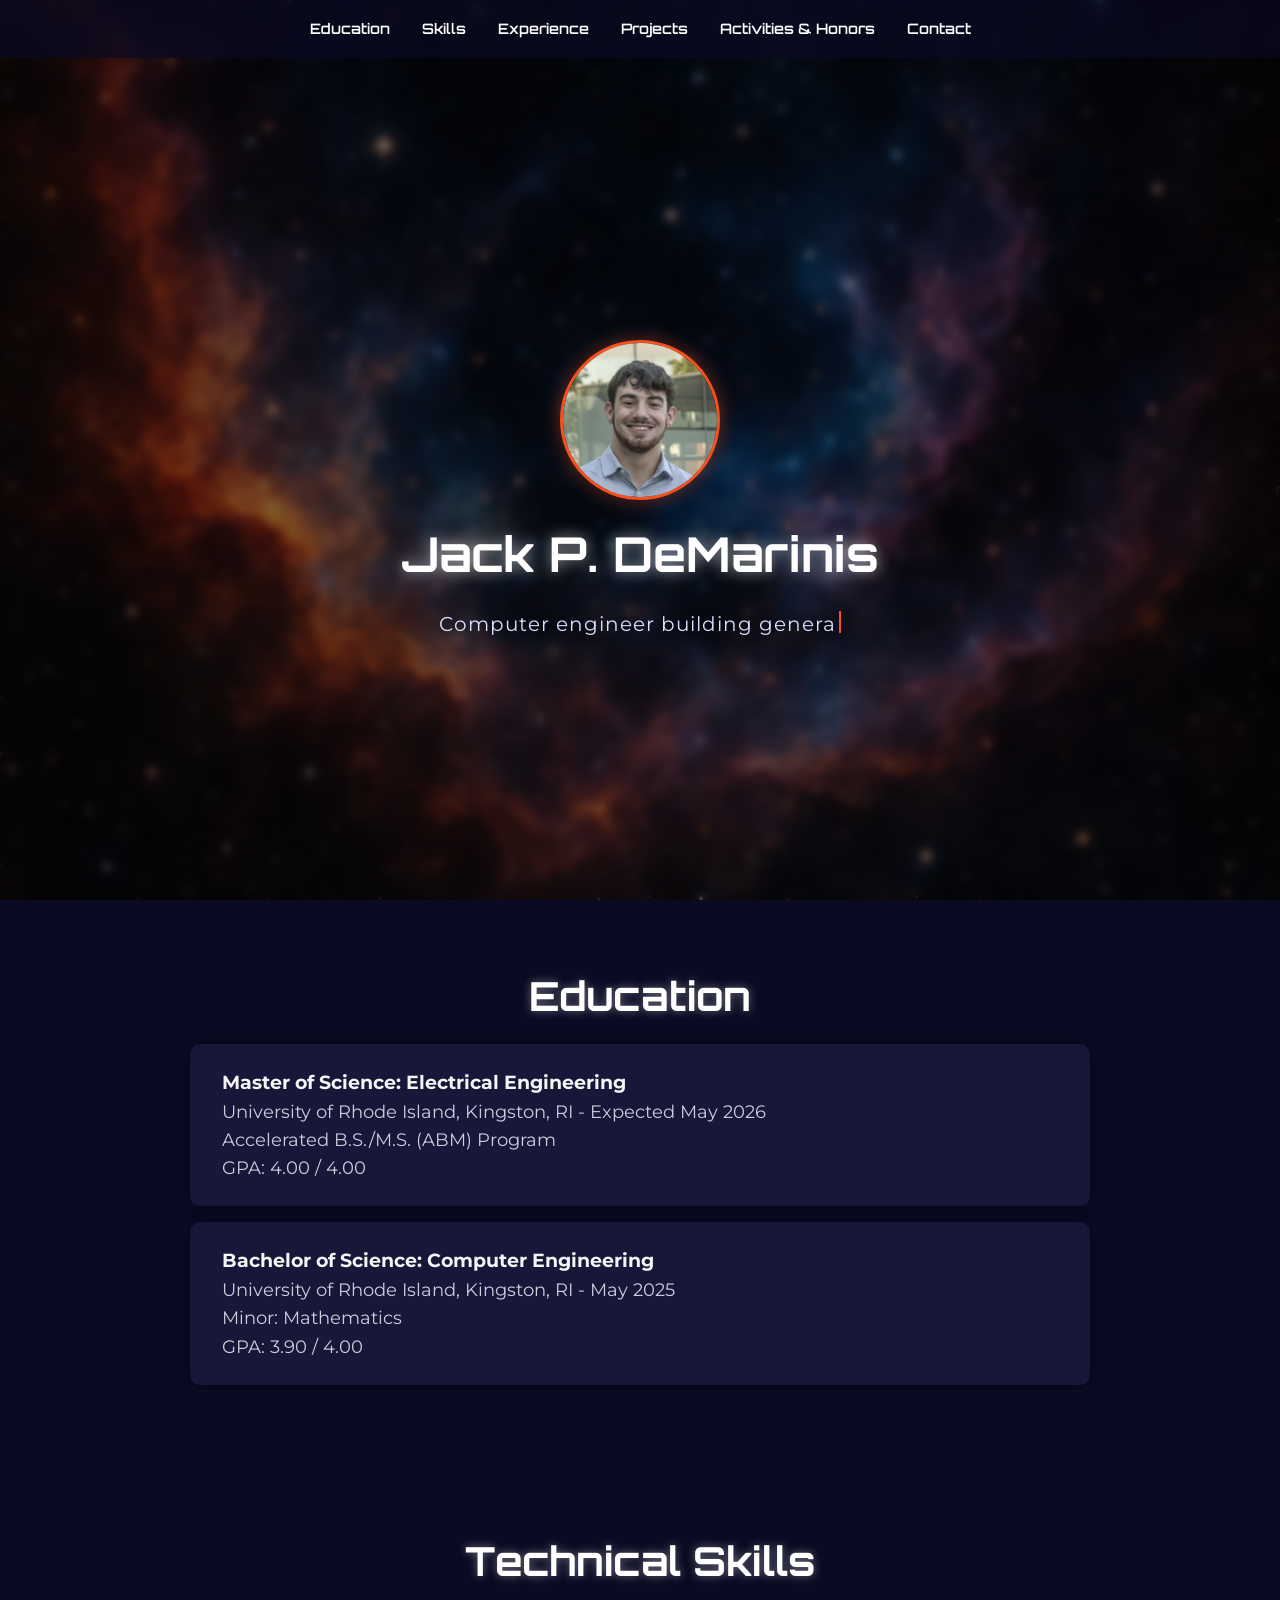
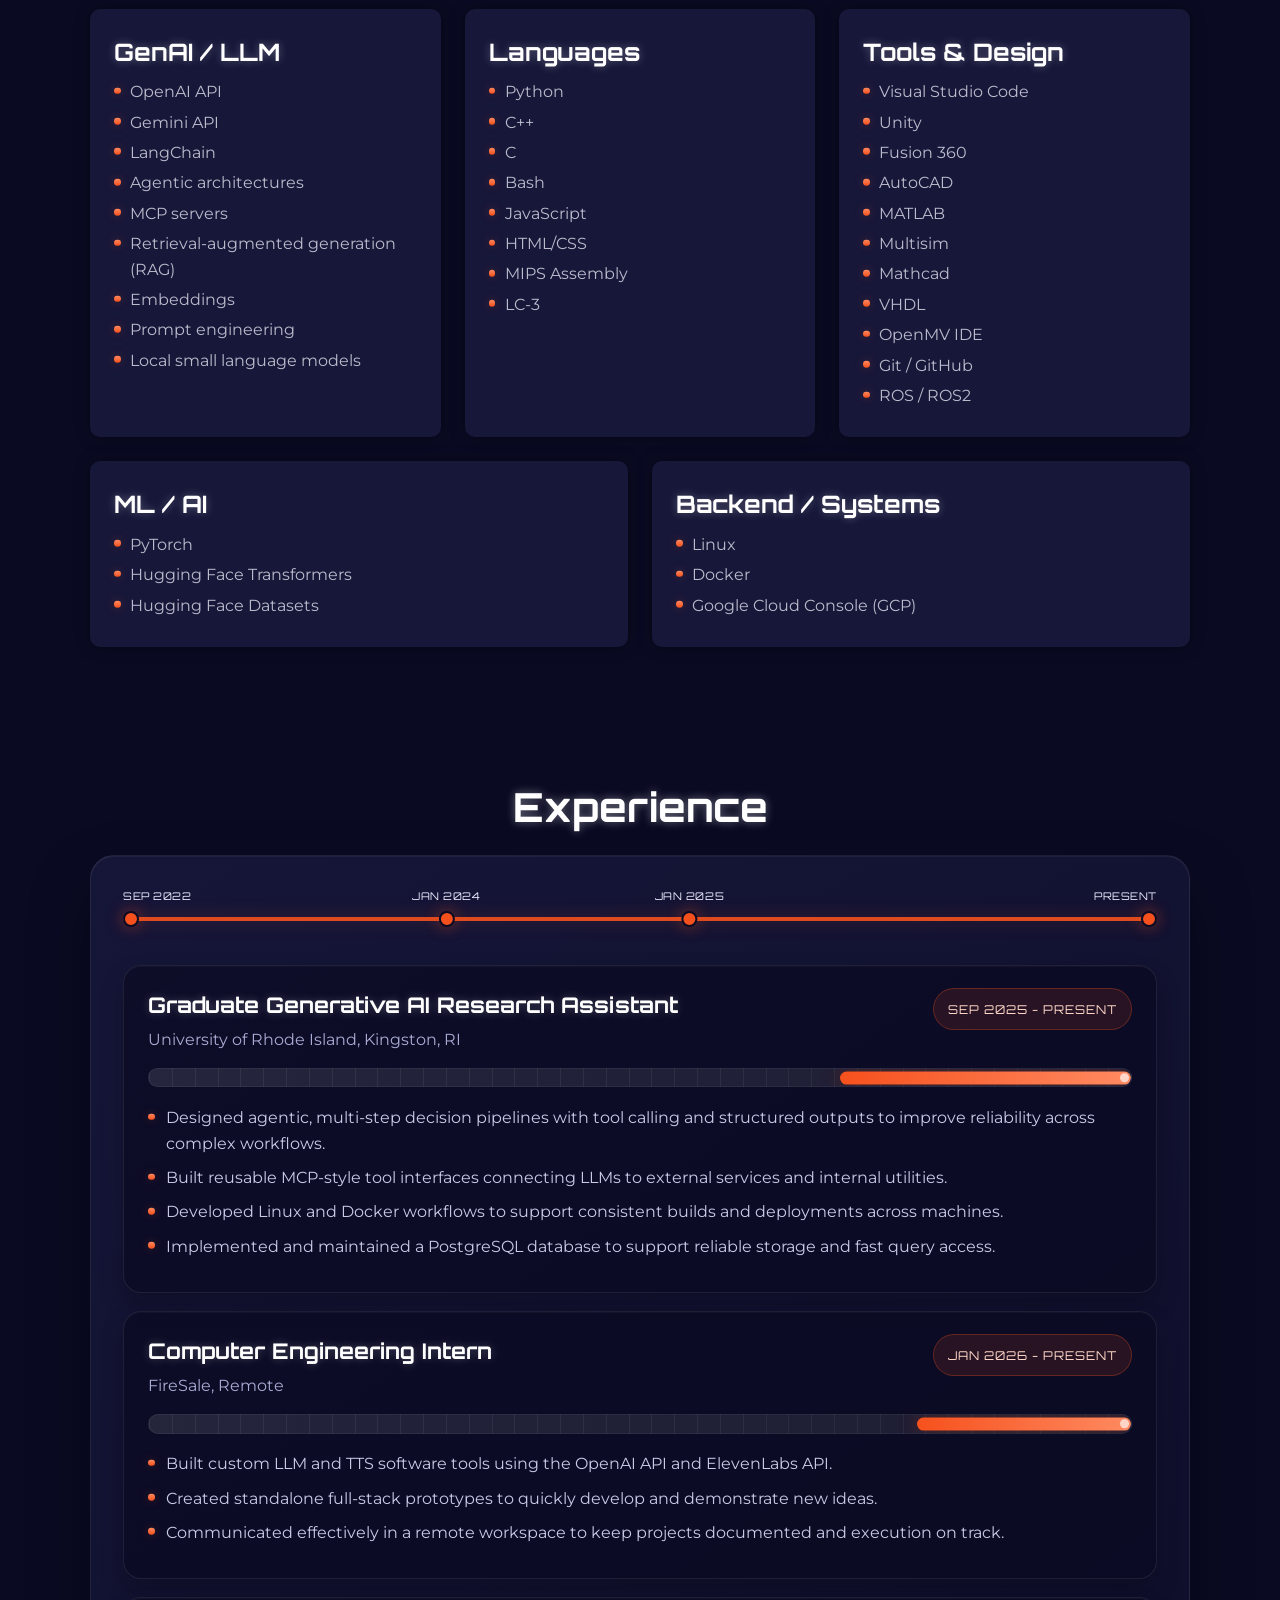
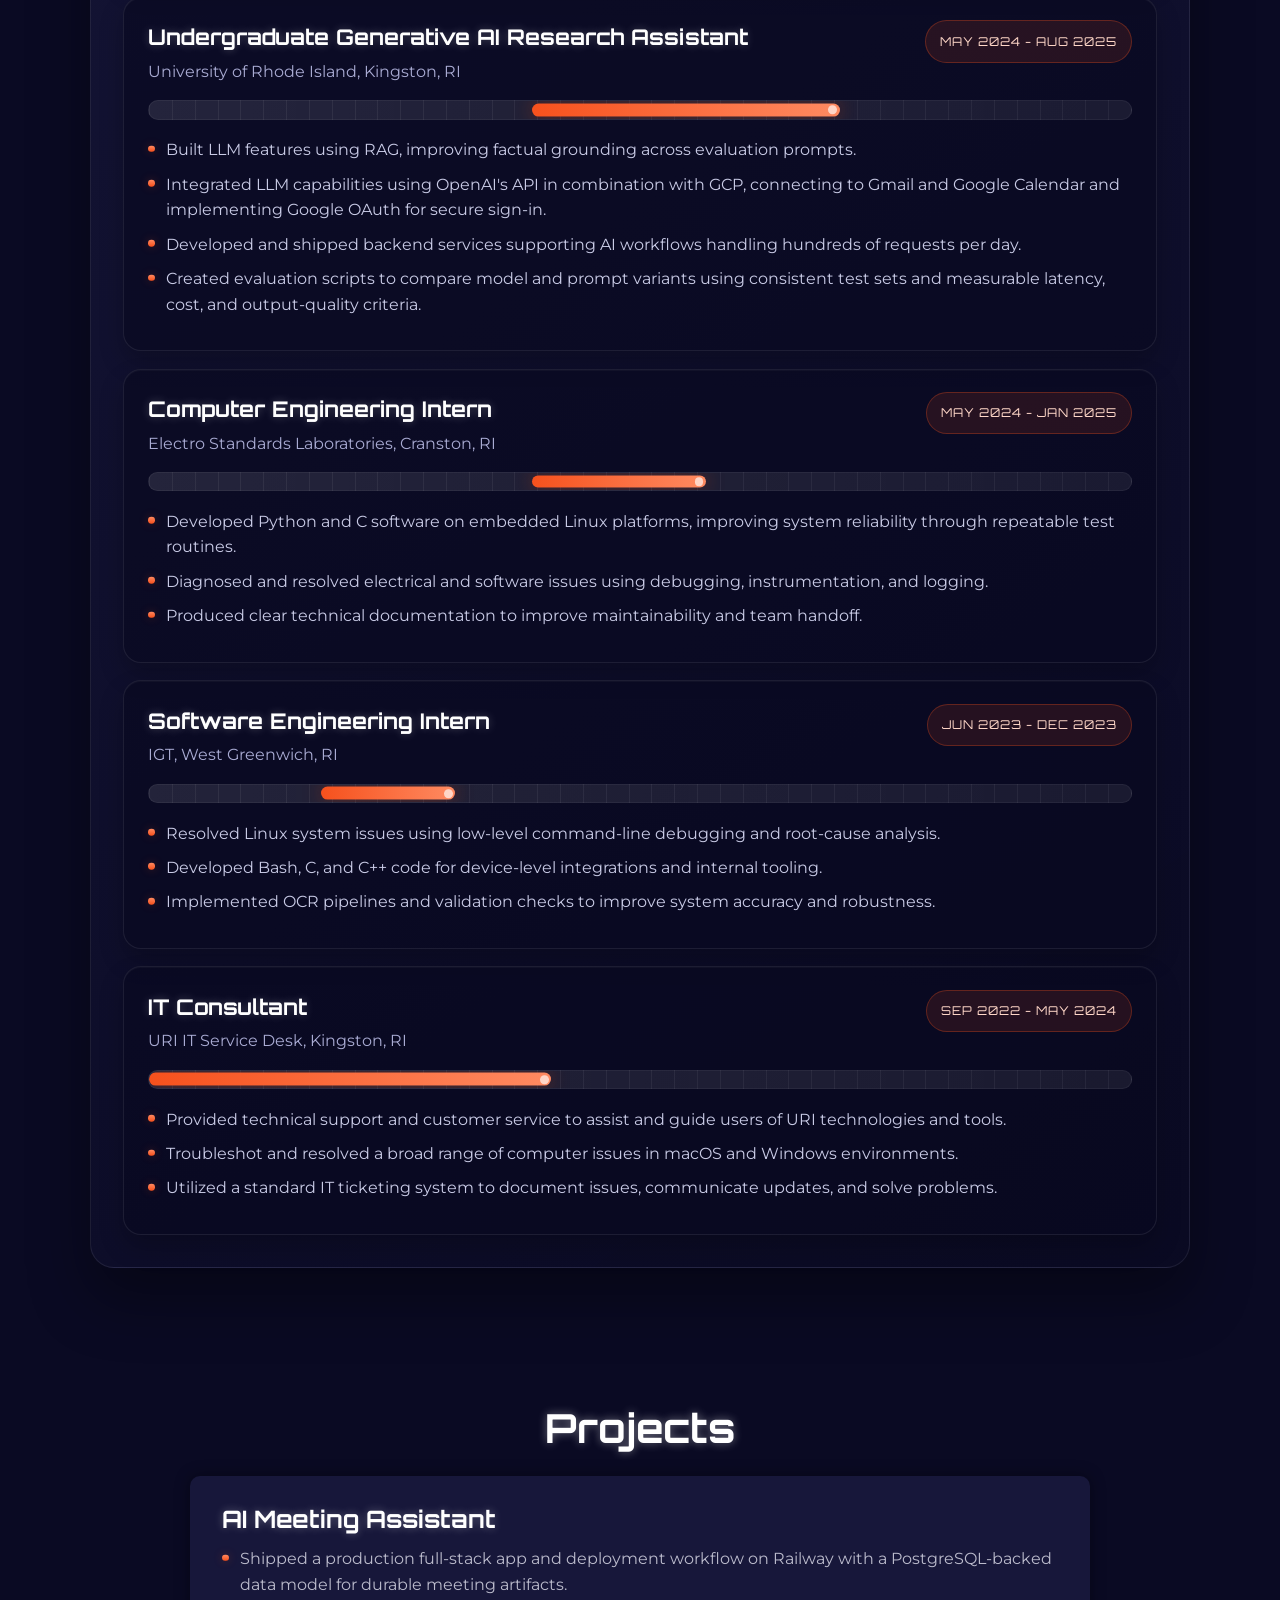
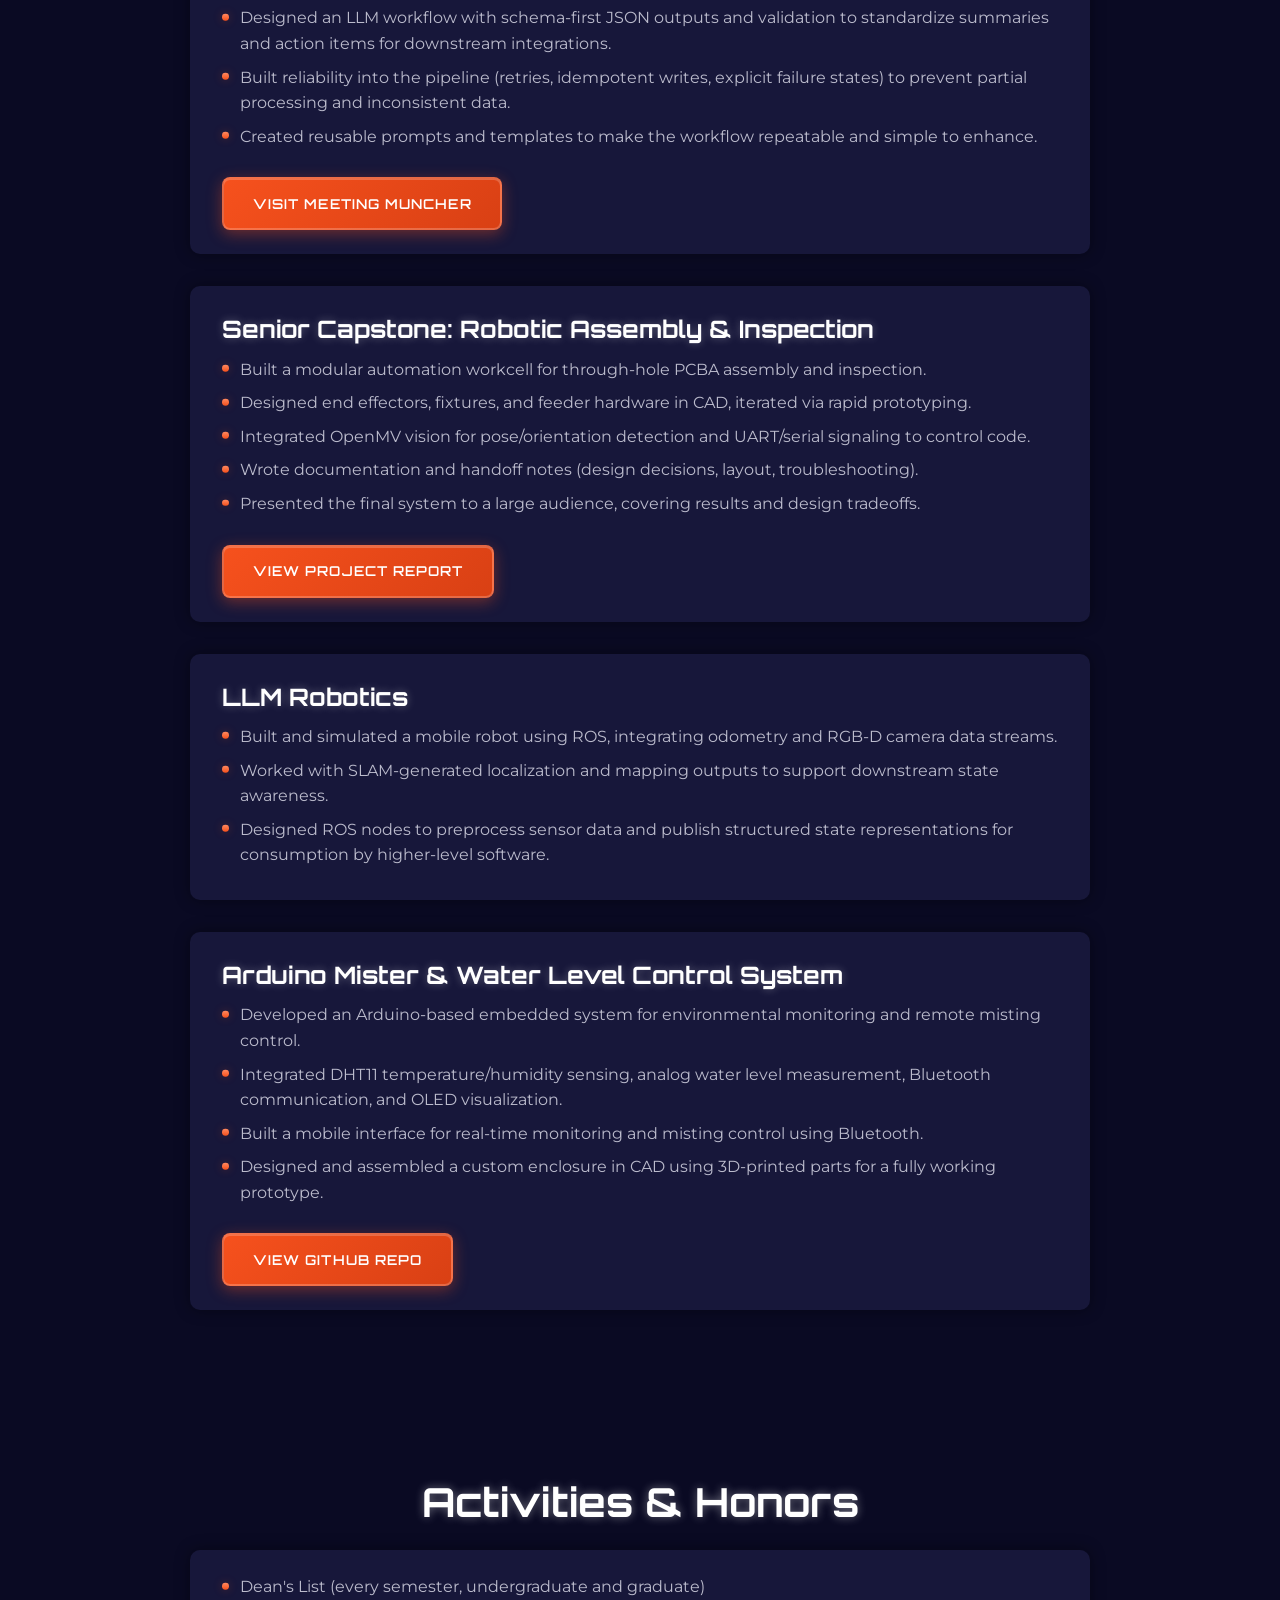
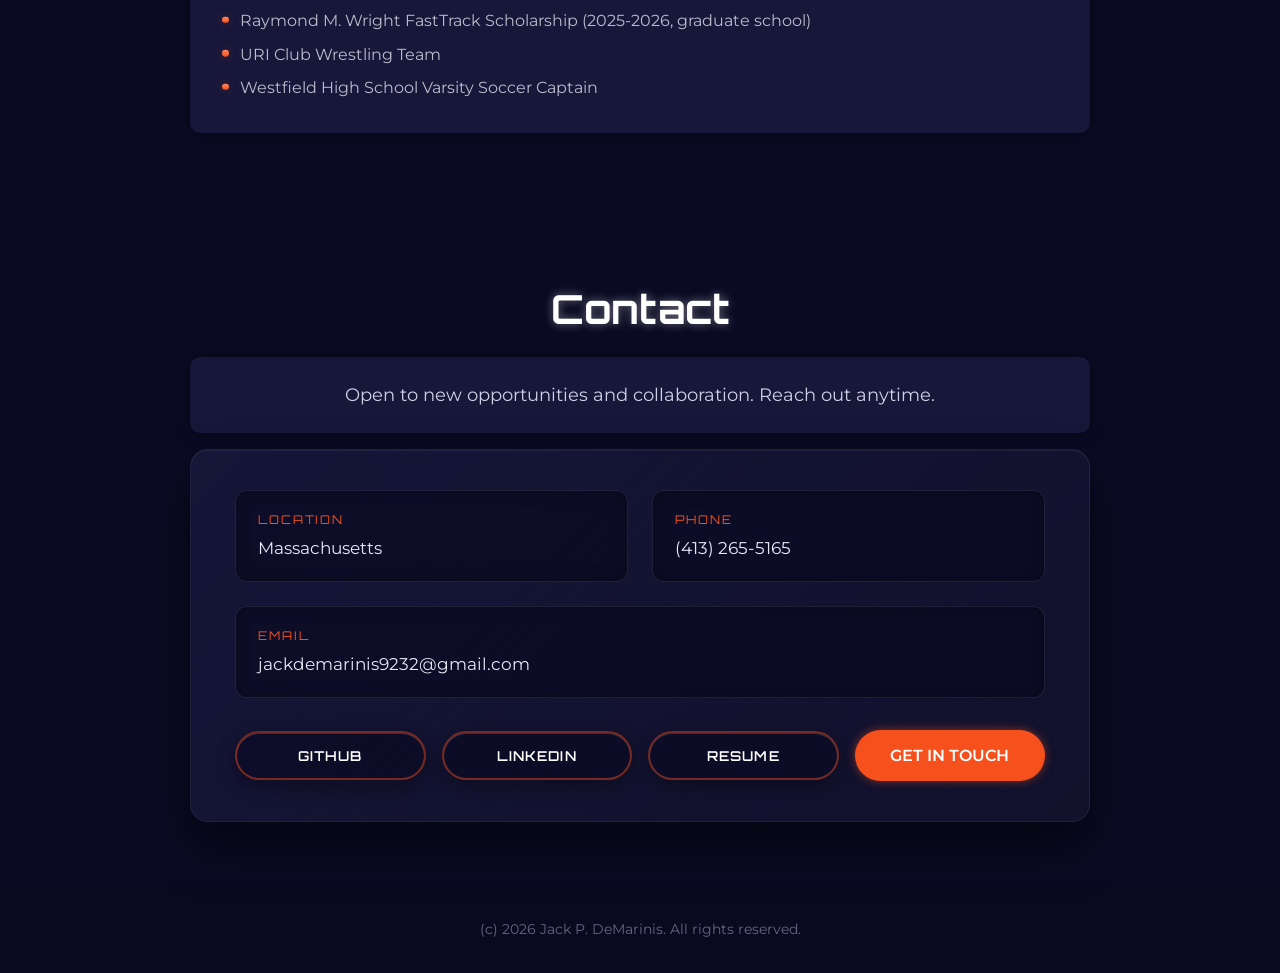
==== index.html @ 76516050 "Update index.html" ====
<!DOCTYPE html>
<html lang="en">
  <head>
    <meta charset="UTF-8" />
    <meta name="viewport" content="width=device-width, initial-scale=1.0" />
    <title>Jack DeMarinis</title>
    <link rel="icon" type="image/webp" href="favicon.webp" />
    <!-- Preconnect to external resources -->
    <link rel="preconnect" href="https://fonts.googleapis.com" />
    <link rel="preconnect" href="https://fonts.gstatic.com" crossorigin />
    <!-- Preload critical assets -->
    <link rel="preload" href="space_bg1.webp" as="image" type="image/webp" />
    <link rel="preload" href="Jack_Headshot.webp" as="image" type="image/webp" />
    <link rel="preload" href="style.css" as="style" />
    <link
      rel="preload"
      href="https://fonts.googleapis.com/css2?family=Montserrat:wght@300;400;600&family=Orbitron:wght@400;700&display=swap"
      as="style"
      onload="this.onload=null;this.rel='stylesheet'"
    />
    <noscript>
      <link
        href="https://fonts.googleapis.com/css2?family=Montserrat:wght@300;400;600&family=Orbitron:wght@400;700&display=swap"
        rel="stylesheet"
      />
    </noscript>
    <link rel="stylesheet" href="style.css" />
  </head>
  <body>
    <nav class="navbar">
      <ul>
        <li><a href="#education">Education</a></li>
        <li><a href="#skills">Skills</a></li>
        <li><a href="#experience">Experience</a></li>
        <li><a href="#projects">Projects</a></li>
        <li><a href="#honors">Activities &amp; Honors</a></li>
        <li><a href="#contact">Contact</a></li>
      </ul>
    </nav>

    <header class="hero">
      <div class="hero-overlay"></div>
      <div class="hero-content">
        <div class="profile-photo">
          <picture>
            <source srcset="Jack_Headshot.webp" type="image/webp" />
            <img
              src="Jack_Headshot.webp"
              alt="Headshot of Jack P. DeMarinis"
              width="160"
              height="160"
              loading="eager"
              decoding="async"
            />
          </picture>
        </div>
        <h1>Jack P. DeMarinis</h1>
        <p id="typewriter" class="typewriter"></p>
      </div>
    </header>

    <main>
      <section id="education" class="education reveal">
        <h2>Education</h2>
        <div class="education-entry">
          <h3>Master of Science: Electrical Engineering</h3>
          <p>University of Rhode Island, Kingston, RI - Expected May 2026</p>
          <p>Accelerated B.S./M.S. (ABM) Program</p>
          <p>GPA: 4.00 / 4.00</p>
        </div>
        <div class="education-entry">
          <h3>Bachelor of Science: Computer Engineering</h3>
          <p>University of Rhode Island, Kingston, RI - May 2025</p>
          <p>Minor: Mathematics</p>
          <p>GPA: 3.90 / 4.00</p>
        </div>
      </section>

      <section id="skills" class="skills reveal">
        <h2>Technical Skills</h2>
        <div class="skills-grid">
          <div class="skill-category">
            <h3>GenAI / LLM</h3>
            <ul>
              <li>OpenAI API</li>
              <li>Gemini API</li>
              <li>LangChain</li>
              <li>Agentic architectures</li>
              <li>MCP servers</li>
              <li>Retrieval-augmented generation (RAG)</li>
              <li>Embeddings</li>
              <li>Prompt engineering</li>
              <li>Local small language models</li>
            </ul>
          </div>
          <div class="skill-category">
            <h3>Languages</h3>
            <ul>
              <li>Python</li>
              <li>C++</li>
              <li>C</li>
              <li>Bash</li>
              <li>JavaScript</li>
              <li>HTML/CSS</li>
              <li>MIPS Assembly</li>
              <li>LC-3</li>
            </ul>
          </div>
          <div class="skill-category">
            <h3>Tools &amp; Design</h3>
            <ul>
              <li>Visual Studio Code</li>
              <li>Unity</li>
              <li>Fusion 360</li>
              <li>AutoCAD</li>
              <li>MATLAB</li>
              <li>Multisim</li>
              <li>Mathcad</li>
              <li>VHDL</li>
              <li>OpenMV IDE</li>
              <li>Git / GitHub</li>
              <li>ROS / ROS2</li>
            </ul>
          </div>
          <div class="skill-category">
            <h3>ML / AI</h3>
            <ul>
              <li>PyTorch</li>
              <li>Hugging Face Transformers</li>
              <li>Hugging Face Datasets</li>
            </ul>
          </div>
          <div class="skill-category">
            <h3>Backend / Systems</h3>
            <ul>
              <li>Linux</li>
              <li>Docker</li>
              <li>Google Cloud Console (GCP)</li>
            </ul>
          </div>
        </div>
      </section>

      <section id="experience" class="experience reveal">
        <h2>Experience</h2>
        <div class="timeline-board">
          <div class="timeline-scale" aria-hidden="true">
            <span data-date="2022-09-01">Sep 2022</span>
            <span data-date="2024-01-01">Jan 2024</span>
            <span data-date="2025-01-01">Jan 2025</span>
            <span data-date="present">Present</span>
          </div>

          <article class="timeline-entry">
            <div class="timeline-header">
              <div>
                <h3>Graduate Generative AI Research Assistant</h3>
                <p>University of Rhode Island, Kingston, RI</p>
              </div>
              <time>Sep 2025 - Present</time>
            </div>
            <div class="timeline-track" aria-hidden="true">
              <span class="timeline-bar timeline-bar-research" data-start="2025-09-01" data-end="present"></span>
            </div>
            <ul>
              <li>Designed agentic, multi-step decision pipelines with tool calling and structured outputs to improve reliability across complex workflows.</li>
              <li>Built reusable MCP-style tool interfaces connecting LLMs to external services and internal utilities.</li>
              <li>Developed Linux and Docker workflows to support consistent builds and deployments across machines.</li>
              <li>Implemented and maintained a PostgreSQL database to support reliable storage and fast query access.</li>
            </ul>
          </article>

          <article class="timeline-entry">
            <div class="timeline-header">
              <div>
                <h3>Computer Engineering Intern</h3>
                <p>FireSale, Remote</p>
              </div>
              <time>Jan 2026 - Present</time>
            </div>
            <div class="timeline-track" aria-hidden="true">
              <span class="timeline-bar timeline-bar-builder" data-start="2026-01-01" data-end="present"></span>
            </div>
            <ul>
              <li>Built custom LLM and TTS software tools using the OpenAI API and ElevenLabs API.</li>
              <li>Created standalone full-stack prototypes to quickly develop and demonstrate new ideas.</li>
              <li>Communicated effectively in a remote workspace to keep projects documented and execution on track.</li>
            </ul>
          </article>

          <article class="timeline-entry">
            <div class="timeline-header">
              <div>
                <h3>Undergraduate Generative AI Research Assistant</h3>
                <p>University of Rhode Island, Kingston, RI</p>
              </div>
              <time>May 2024 - Aug 2025</time>
            </div>
            <div class="timeline-track" aria-hidden="true">
              <span class="timeline-bar timeline-bar-research-alt" data-start="2024-05-01" data-end="2025-08-31"></span>
            </div>
            <ul>
              <li>Built LLM features using RAG, improving factual grounding across evaluation prompts.</li>
              <li>Integrated LLM capabilities using OpenAI&apos;s API in combination with GCP, connecting to Gmail and Google Calendar and implementing Google OAuth for secure sign-in.</li>
              <li>Developed and shipped backend services supporting AI workflows handling hundreds of requests per day.</li>
              <li>Created evaluation scripts to compare model and prompt variants using consistent test sets and measurable latency, cost, and output-quality criteria.</li>
            </ul>
          </article>

          <article class="timeline-entry">
            <div class="timeline-header">
              <div>
                <h3>Computer Engineering Intern</h3>
                <p>Electro Standards Laboratories, Cranston, RI</p>
              </div>
              <time>May 2024 - Jan 2025</time>
            </div>
            <div class="timeline-track" aria-hidden="true">
              <span class="timeline-bar timeline-bar-industry" data-start="2024-05-01" data-end="2025-01-31"></span>
            </div>
            <ul>
              <li>Developed Python and C software on embedded Linux platforms, improving system reliability through repeatable test routines.</li>
              <li>Diagnosed and resolved electrical and software issues using debugging, instrumentation, and logging.</li>
              <li>Produced clear technical documentation to improve maintainability and team handoff.</li>
            </ul>
          </article>

          <article class="timeline-entry">
            <div class="timeline-header">
              <div>
                <h3>Software Engineering Intern</h3>
                <p>IGT, West Greenwich, RI</p>
              </div>
              <time>Jun 2023 - Dec 2023</time>
            </div>
            <div class="timeline-track" aria-hidden="true">
              <span class="timeline-bar timeline-bar-industry-alt" data-start="2023-06-01" data-end="2023-12-31"></span>
            </div>
            <ul>
              <li>Resolved Linux system issues using low-level command-line debugging and root-cause analysis.</li>
              <li>Developed Bash, C, and C++ code for device-level integrations and internal tooling.</li>
              <li>Implemented OCR pipelines and validation checks to improve system accuracy and robustness.</li>
            </ul>
          </article>

          <article class="timeline-entry">
            <div class="timeline-header">
              <div>
                <h3>IT Consultant</h3>
                <p>URI IT Service Desk, Kingston, RI</p>
              </div>
              <time>Sep 2022 - May 2024</time>
            </div>
            <div class="timeline-track" aria-hidden="true">
              <span class="timeline-bar timeline-bar-support" data-start="2022-09-01" data-end="2024-05-31"></span>
            </div>
            <ul>
              <li>Provided technical support and customer service to assist and guide users of URI technologies and tools.</li>
              <li>Troubleshot and resolved a broad range of computer issues in macOS and Windows environments.</li>
              <li>Utilized a standard IT ticketing system to document issues, communicate updates, and solve problems.</li>
            </ul>
          </article>
        </div>
      </section>

      <section id="projects" class="projects reveal">
        <h2>Projects</h2>
        <div class="project-item">
          <h3>AI Meeting Assistant</h3>
          <ul>
            <li>Shipped a production full-stack app and deployment workflow on Railway with a PostgreSQL-backed data model for durable meeting artifacts.</li>
            <li>Designed an LLM workflow with schema-first JSON outputs and validation to standardize summaries and action items for downstream integrations.</li>
            <li>Built reliability into the pipeline (retries, idempotent writes, explicit failure states) to prevent partial processing and inconsistent data.</li>
            <li>Created reusable prompts and templates to make the workflow repeatable and simple to enhance.</li>
          </ul>
          <a href="https://www.meetingmuncher.com/" target="_blank" rel="noopener noreferrer" class="project-link">
            Visit Meeting Muncher
          </a>
        </div>
        <div class="project-item">
          <h3>Senior Capstone: Robotic Assembly &amp; Inspection</h3>
          <ul>
            <li>Built a modular automation workcell for through-hole PCBA assembly and inspection.</li>
            <li>Designed end effectors, fixtures, and feeder hardware in CAD, iterated via rapid prototyping.</li>
            <li>Integrated OpenMV vision for pose/orientation detection and UART/serial signaling to control code.</li>
            <li>Wrote documentation and handoff notes (design decisions, layout, troubleshooting).</li>
            <li>Presented the final system to a large audience, covering results and design tradeoffs.</li>
          </ul>
          <a href="CPR - Hayward Industries.pdf" target="_blank" rel="noopener noreferrer" class="project-link">
            View Project Report
          </a>
        </div>
        <div class="project-item">
          <h3>LLM Robotics</h3>
          <ul>
            <li>Built and simulated a mobile robot using ROS, integrating odometry and RGB-D camera data streams.</li>
            <li>Worked with SLAM-generated localization and mapping outputs to support downstream state awareness.</li>
            <li>Designed ROS nodes to preprocess sensor data and publish structured state representations for consumption by higher-level software.</li>
          </ul>
        </div>
        <div class="project-item">
          <h3>Arduino Mister &amp; Water Level Control System</h3>
          <ul>
            <li>Developed an Arduino-based embedded system for environmental monitoring and remote misting control.</li>
            <li>Integrated DHT11 temperature/humidity sensing, analog water level measurement, Bluetooth communication, and OLED visualization.</li>
            <li>Built a mobile interface for real-time monitoring and misting control using Bluetooth.</li>
            <li>Designed and assembled a custom enclosure in CAD using 3D-printed parts for a fully working prototype.</li>
          </ul>
          <a href="https://github.com/jackdemarinis/ProjectPickle" target="_blank" rel="noopener noreferrer" class="project-link">
            View GitHub Repo
          </a>
        </div>
      </section>

      <section id="honors" class="honors reveal">
        <h2>Activities &amp; Honors</h2>
        <ul>
          <li>Dean's List (every semester, undergraduate and graduate)</li>
          <li>Raymond M. Wright FastTrack Scholarship (2025-2026, graduate school)</li>
          <li>URI Club Wrestling Team</li>
          <li>Westfield High School Varsity Soccer Captain</li>
        </ul>
      </section>

      <section id="contact" class="contact reveal">
        <h2>Contact</h2>
        <p class="contact-intro">
          Open to new opportunities and collaboration. Reach out anytime.
        </p>
        <div class="contact-card">
          <div class="contact-grid">
            <div class="contact-item">
              <span class="contact-label">Location</span>
              <span class="contact-value">Massachusetts</span>
            </div>
            <div class="contact-item">
              <span class="contact-label">Phone</span>
              <a class="contact-value" href="tel:+14132655165">(413) 265-5165</a>
            </div>
            <div class="contact-item contact-item-wide">
              <span class="contact-label">Email</span>
              <a class="contact-value" href="mailto:jackdemarinis9232@gmail.com">jackdemarinis9232@gmail.com</a>
            </div>
          </div>
          <div class="contact-buttons">
            <a
              href="https://github.com/jackdemarinis"
              class="social-button contact-button"
              target="_blank"
              rel="noopener noreferrer"
              aria-label="Visit Jack's GitHub profile"
            >
              GitHub
            </a>
            <a
              href="https://www.linkedin.com/in/jack-demarinis-2a0196257"
              class="social-button contact-button"
              target="_blank"
              rel="noopener noreferrer"
              aria-label="Visit Jack's LinkedIn profile"
            >
              LinkedIn
            </a>
            <a href="Jack_DeMarinis_Resumes.pdf" class="social-button contact-button" download>
              Resume
            </a>
            <a href="mailto:jackdemarinis9232@gmail.com" class="cta-button contact-button">Get in Touch</a>
          </div>
        </div>
      </section>
    </main>

    <footer>
      <p>(c) 2026 Jack P. DeMarinis. All rights reserved.</p>
    </footer>

    <script>
      document.addEventListener('DOMContentLoaded', () => {
        const text = 'Computer engineer building generative AI systems, full-stack prototypes, and robotics software.';
        const target = document.getElementById('typewriter');
        let index = 0;

        function typeWriter() {
          if (index < text.length) {
            target.textContent += text.charAt(index);
            index++;
            setTimeout(typeWriter, 75);
          } else {
            target.classList.add('typing-done');
          }
        }

        setTimeout(typeWriter, 1000);
      });

      function reveal() {
        const reveals = document.querySelectorAll('.reveal');
        for (const element of reveals) {
          const windowHeight = window.innerHeight;
          const elementTop = element.getBoundingClientRect().top;
          const revealPoint = 150;
          if (elementTop < windowHeight - revealPoint) {
            element.classList.add('reveal-visible');
          }
        }
      }
      window.addEventListener('scroll', reveal);
      reveal();

      (function renderTimeline() {
        const anchor = new Date(2022, 8, 1).getTime();
        const now = Date.now();
        const total = now - anchor;
        const parse = (v) => v === 'present' ? now : new Date(v + 'T00:00:00').getTime();
        const pct = (t) => ((t - anchor) / total) * 100;

        document.querySelectorAll('.timeline-bar[data-start]').forEach((bar) => {
          const start = parse(bar.dataset.start);
          const end = parse(bar.dataset.end || 'present');
          bar.style.setProperty('--start', pct(start).toFixed(2) + '%');
          bar.style.setProperty('--span', (pct(end) - pct(start)).toFixed(2) + '%');
        });

        document.querySelectorAll('.timeline-scale span[data-date]').forEach((span) => {
          const t = parse(span.dataset.date);
          span.style.setProperty('--marker', pct(t).toFixed(2) + '%');
        });
      })();
    </script>
  </body>
</html>
---- style.css ----
/*
 * Styles for the space-themed single page. The dark palette, glowing accents,
 * and crisp typography combine to deliver a futuristic experience.
 */

* {
  margin: 0;
  padding: 0;
  box-sizing: border-box;
}

body {
  font-family: 'Montserrat', sans-serif;
  color: #f5f5f5;
  background-color: #0a0a23;
  line-height: 1.6;
  scroll-behavior: smooth;
}

.typewriter {
  color: #ddddff;
  font-size: 1.25rem;
  letter-spacing: 0.05em;
  display: inline-block;
  text-align: center;
  max-width: 600px;
  white-space: normal;
  position: relative;
}

.typewriter::after {
  content: '';
  display: inline-block;
  width: 0.1em;
  height: 1.1em;
  background: #f6511d;
  margin-left: 0.15em;
  vertical-align: -0.1em;
  animation: blink-caret 0.8s step-end infinite;
}

@keyframes blink-caret {
  from,
  to {
    background-color: transparent;
  }
  50% {
    background-color: #f6511d;
  }
}

.typewriter.typing-done::after {
  content: none;
}

.reveal-visible {
  opacity: 1;
  transform: translateY(0);
}

a {
  color: inherit;
  text-decoration: none;
}

.navbar {
  position: fixed;
  top: 0;
  left: 0;
  width: 100%;
  z-index: 100;
  background: rgba(10, 10, 35, 0.7);
  backdrop-filter: blur(6px);
}

.navbar ul {
  list-style: none;
  display: flex;
  justify-content: center;
  gap: 2rem;
  padding: 1rem;
  flex-wrap: wrap;
}

.navbar a {
  font-family: 'Orbitron', sans-serif;
  font-weight: 600;
  color: #ffffff;
  transition: color 0.3s ease;
  font-size: 0.9rem;
}

.navbar a:hover {
  color: #f6511d;
}

@media (max-width: 768px) {
  .navbar ul {
    gap: 1rem;
    padding: 0.5rem;
  }

  .navbar a {
    font-size: 0.8rem;
  }
}

.hero {
  position: relative;
  height: 100vh;
  background-image: url('space_bg1.webp');
  background-size: cover;
  background-position: center;
  background-attachment: fixed;
  display: flex;
  align-items: center;
  justify-content: center;
  text-align: center;
  overflow: hidden;
  padding-top: 5rem;
}

.hero-overlay {
  position: absolute;
  top: 0;
  left: 0;
  width: 100%;
  height: 100%;
  background: rgba(0, 0, 0, 0.5);
  backdrop-filter: blur(4px);
}

.hero-content {
  position: relative;
  z-index: 2;
  padding: 0 1rem;
  text-align: center;
  opacity: 0;
  transform: translateY(30px);
  animation: fadeInUp 2s ease-out forwards;
}

.hero .profile-photo {
  width: 160px;
  height: 160px;
  border-radius: 50%;
  overflow: hidden;
  border: 3px solid #f6511d;
  box-shadow: 0 0 20px rgba(246, 81, 29, 0.4);
  margin: 0 auto 1rem;
  position: relative;
}

.hero .profile-photo img {
  width: 100%;
  height: 100%;
  object-fit: cover;
  display: block;
}

@keyframes fadeInUp {
  to {
    opacity: 1;
    transform: translateY(0);
  }
}

.hero h1 {
  font-family: 'Orbitron', sans-serif;
  font-size: 3rem;
  margin-bottom: 1rem;
  color: #ffffff;
  text-shadow: 0 0 15px rgba(255, 255, 255, 0.6);
}

@media (max-width: 768px) {
  .hero h1 {
    font-size: 2rem;
  }

  .typewriter {
    font-size: 1rem;
    max-width: 95%;
    line-height: 1.4;
  }
}

.hero p {
  font-size: 1.25rem;
  color: #ddddff;
  max-width: 600px;
  margin: 0 auto;
  text-shadow: 0 0 10px rgba(0, 0, 0, 0.7);
}

section {
  padding: 4rem 2rem;
}

section h2 {
  font-family: 'Orbitron', sans-serif;
  font-size: 2.5rem;
  margin-bottom: 1rem;
  text-align: center;
  color: #ffffff;
  text-shadow: 0 0 10px rgba(255, 255, 255, 0.4);
}

section p {
  font-size: 1.1rem;
  color: #ccccdd;
}

@media (max-width: 768px) {
  section {
    padding: 2rem 1rem;
  }

  section h2 {
    font-size: 1.8rem;
  }

  section p {
    font-size: 1rem;
  }
}

.about p {
  max-width: 800px;
  margin: 0 auto;
  text-align: center;
}

.features {
  display: flex;
  flex-direction: column;
  align-items: stretch;
  gap: 2rem;
}

@media (min-width: 768px) {
  .features {
    flex-direction: row;
    justify-content: space-around;
    max-width: 1200px;
    margin: 0 auto;
  }
}

.feature {
  background: #17173a;
  padding: 2rem;
  border-radius: 10px;
  box-shadow: 0 0 15px rgba(0, 0, 0, 0.4);
  flex: 1;
}

.feature h3 {
  font-family: 'Orbitron', sans-serif;
  font-size: 1.5rem;
  margin-bottom: 1rem;
  color: #ffffff;
  text-shadow: 0 0 8px rgba(255, 255, 255, 0.3);
}

.feature p {
  color: #bbbbcc;
  font-size: 1rem;
}

.cta {
  position: relative;
  background-image: url('space_bg2.webp');
  background-size: cover;
  background-position: center;
  background-attachment: fixed;
  color: #ffffff;
  text-align: center;
}

.cta::before {
  content: '';
  position: absolute;
  top: 0;
  left: 0;
  width: 100%;
  height: 100%;
  background: rgba(0, 0, 0, 0.6);
  backdrop-filter: blur(3px);
}

.cta h2,
.cta p,
.cta .cta-button {
  position: relative;
  z-index: 1;
}

.cta p {
  max-width: 700px;
  margin: 0 auto;
  font-size: 1.1rem;
  color: #ddddee;
}

.cta-button {
  display: inline-block;
  margin-top: 1.5rem;
  padding: 0.8rem 2rem;
  font-size: 1rem;
  border: none;
  border-radius: 50px;
  background-color: #f6511d;
  color: #ffffff;
  font-weight: 600;
  text-transform: uppercase;
  transition: background 0.3s ease;
  box-shadow: 0 0 10px rgba(246, 81, 29, 0.5);
}

.cta-button:hover {
  background-color: #d94014;
}

footer {
  text-align: center;
  padding: 2rem;
  background-color: #090920;
  color: #666680;
  font-size: 0.9rem;
}

.summary p,
.education-entry,
.experience-item,
.project-item,
.honors ul,
.contact p {
  background: #17173a;
  padding: 1.5rem 2rem;
  margin: 1rem auto;
  border-radius: 10px;
  box-shadow: 0 0 15px rgba(0, 0, 0, 0.4);
  max-width: 900px;
}

.skills-grid {
  display: flex;
  flex-direction: column;
  flex-wrap: wrap;
  gap: 1.5rem;
  max-width: 1100px;
  margin: 0 auto;
}

@media (min-width: 768px) {
  .skills-grid {
    flex-direction: row;
  }
}

.skill-category {
  flex: 1;
  min-width: 280px;
  background: #17173a;
  padding: 1.5rem;
  border-radius: 10px;
  box-shadow: 0 0 15px rgba(0, 0, 0, 0.4);
}

.skill-category h3 {
  font-family: 'Orbitron', sans-serif;
  font-size: 1.5rem;
  margin-bottom: 0.5rem;
  color: #ffffff;
  text-shadow: 0 0 8px rgba(255, 255, 255, 0.3);
}

.skill-category ul {
  list-style: none;
  padding: 0;
}

.skill-category li {
  position: relative;
  padding-left: 1rem;
  margin-bottom: 0.3rem;
  color: #bbbbcc;
}

.skill-category li::before {
  content: '';
  position: absolute;
  left: 0;
  top: 0.72em;
  width: 0.42rem;
  height: 0.42rem;
  border-radius: 50%;
  transform: translateY(-50%);
  background: linear-gradient(180deg, #ff8a61 0%, #f6511d 100%);
  box-shadow: 0 0 10px rgba(246, 81, 29, 0.28);
}

.experience-item h3,
.project-item h3 {
  font-family: 'Orbitron', sans-serif;
  font-size: 1.5rem;
  margin-bottom: 0.5rem;
  color: #ffffff;
  text-shadow: 0 0 8px rgba(255, 255, 255, 0.3);
}

.experience-item h4 {
  font-size: 1rem;
  font-weight: 400;
  color: #a0a0c0;
  margin-bottom: 0.5rem;
}

.experience-item p,
.project-item p {
  color: #bbbbcc;
  font-size: 1rem;
  line-height: 1.5;
}

.project-item ul {
  list-style: none;
  padding-left: 0;
}

.project-item li {
  padding-left: 1.1rem;
  margin-bottom: 0.5rem;
  position: relative;
  color: #bbbbcc;
}

.project-item li::before {
  content: '';
  position: absolute;
  left: 0;
  top: 0.72em;
  width: 0.42rem;
  height: 0.42rem;
  border-radius: 50%;
  transform: translateY(-50%);
  background: linear-gradient(180deg, #ff8a61 0%, #f6511d 100%);
  box-shadow: 0 0 10px rgba(246, 81, 29, 0.28);
}

.projects .project-item {
  margin-bottom: 2rem;
}

.honors ul {
  list-style: none;
  max-width: 900px;
  margin: 1rem auto;
}

.honors li {
  position: relative;
  padding-left: 1.1rem;
  margin-bottom: 0.5rem;
  color: #bbbbcc;
}

.honors li::before {
  content: '';
  position: absolute;
  left: 0;
  top: 0.72em;
  width: 0.42rem;
  height: 0.42rem;
  border-radius: 50%;
  transform: translateY(-50%);
  background: linear-gradient(180deg, #ff8a61 0%, #f6511d 100%);
  box-shadow: 0 0 10px rgba(246, 81, 29, 0.28);
}

.experience-intro {
  max-width: 760px;
  margin: 0 auto 2rem;
  text-align: center;
  color: #cfcfe6;
}

.timeline-board {
  max-width: 1100px;
  margin: 0 auto;
  padding: 2rem;
  border-radius: 24px;
  background: linear-gradient(145deg, rgba(23, 23, 58, 0.94), rgba(10, 10, 35, 0.98));
  border: 1px solid rgba(255, 255, 255, 0.08);
  box-shadow:
    0 30px 60px rgba(0, 0, 0, 0.38),
    inset 0 1px 0 rgba(255, 255, 255, 0.05);
}

.timeline-scale {
  position: relative;
  height: 3.3rem;
  margin-bottom: 1.5rem;
}

.timeline-scale::before {
  content: '';
  position: absolute;
  top: 1.8rem;
  left: 0;
  right: 0;
  height: 4px;
  border-radius: 999px;
  background: rgba(246, 81, 29, 0.9);
  box-shadow: 0 0 18px rgba(246, 81, 29, 0.28);
}

.timeline-scale span {
  position: absolute;
  top: 0;
  left: var(--marker);
  transform: translateX(-50%);
  font-family: 'Orbitron', sans-serif;
  font-size: 0.66rem;
  letter-spacing: 0.05em;
  text-transform: uppercase;
  color: #ececff;
  white-space: nowrap;
}

.timeline-scale span::after {
  content: '';
  position: absolute;
  top: 1.45rem;
  left: 50%;
  width: 12px;
  height: 12px;
  border-radius: 50%;
  transform: translateX(-50%);
  background: #f6511d;
  border: 2px solid #0a0a23;
  box-shadow: 0 0 16px rgba(246, 81, 29, 0.45);
}

.timeline-scale span:first-child {
  left: 0;
  transform: none;
}

.timeline-scale span:first-child::after {
  left: 0;
  transform: none;
}

.timeline-scale span:last-child {
  left: auto;
  right: 0;
  transform: none;
  text-align: right;
}

.timeline-scale span:last-child::after {
  left: auto;
  right: 0;
  transform: none;
}

.timeline-entry {
  padding: 1.4rem 1.5rem 1.5rem;
  border-radius: 18px;
  background: rgba(9, 9, 32, 0.62);
  border: 1px solid rgba(255, 255, 255, 0.08);
  box-shadow:
    inset 0 1px 0 rgba(255, 255, 255, 0.03),
    0 12px 24px rgba(0, 0, 0, 0.22);
}

.timeline-entry + .timeline-entry {
  margin-top: 1.1rem;
}

.timeline-header {
  display: flex;
  align-items: flex-start;
  justify-content: space-between;
  gap: 1rem;
  margin-bottom: 1rem;
}

.timeline-header h3 {
  font-family: 'Orbitron', sans-serif;
  font-size: 1.35rem;
  margin-bottom: 0.25rem;
  color: #ffffff;
  text-shadow: 0 0 8px rgba(255, 255, 255, 0.25);
}

.timeline-header p {
  margin: 0;
  font-size: 1rem;
  color: #a9abd3;
}

.timeline-header time {
  flex-shrink: 0;
  padding: 0.65rem 0.9rem;
  border-radius: 999px;
  background: rgba(246, 81, 29, 0.12);
  border: 1px solid rgba(246, 81, 29, 0.3);
  font-family: 'Orbitron', sans-serif;
  font-size: 0.76rem;
  letter-spacing: 0.08em;
  text-transform: uppercase;
  color: #ffd7c8;
  white-space: nowrap;
}

.timeline-track {
  position: relative;
  height: 1.2rem;
  margin-bottom: 1.1rem;
  border-radius: 999px;
  overflow: hidden;
  background-color: rgba(255, 255, 255, 0.05);
  background-image:
    linear-gradient(90deg, rgba(255, 255, 255, 0.06), rgba(255, 255, 255, 0.02)),
    repeating-linear-gradient(
      90deg,
      rgba(255, 255, 255, 0.06) 0,
      rgba(255, 255, 255, 0.06) 1px,
      transparent 1px,
      transparent calc(100% / 43)
    );
  border: 1px solid rgba(255, 255, 255, 0.05);
}

.timeline-bar {
  position: absolute;
  top: 50%;
  left: var(--start);
  width: var(--span);
  min-width: 0.9rem;
  height: 0.8rem;
  transform: translateY(-50%);
  border-radius: 999px;
  background: linear-gradient(90deg, #f6511d 0%, #ff8a61 100%);
  box-shadow:
    0 0 20px rgba(246, 81, 29, 0.38),
    0 0 18px rgba(0, 0, 0, 0.2);
}

.timeline-bar::after {
  content: '';
  position: absolute;
  right: 0.15rem;
  top: 50%;
  width: 0.55rem;
  height: 0.55rem;
  border-radius: 50%;
  transform: translateY(-50%);
  background: rgba(255, 255, 255, 0.65);
}

.timeline-entry ul {
  list-style: none;
  padding-left: 0;
}

.timeline-entry li {
  position: relative;
  padding-left: 1.1rem;
  margin-bottom: 0.55rem;
  color: #c9cbe6;
}

.timeline-entry li::before {
  content: '';
  position: absolute;
  left: 0;
  top: 0.72em;
  width: 0.42rem;
  height: 0.42rem;
  border-radius: 50%;
  transform: translateY(-50%);
  background: linear-gradient(180deg, #ff8a61 0%, #f6511d 100%);
  box-shadow: 0 0 10px rgba(246, 81, 29, 0.28);
}

.contact {
  position: relative;
}

.contact-intro {
  max-width: 700px;
  margin: 0 auto 2rem;
  text-align: center;
  color: #cfcfe6;
}

.contact-card {
  max-width: 900px;
  margin: 0 auto;
  padding: 2.5rem 2.75rem;
  background: linear-gradient(135deg, rgba(23, 23, 58, 0.9), rgba(18, 18, 45, 0.95));
  border-radius: 18px;
  box-shadow:
    0 25px 50px rgba(0, 0, 0, 0.45),
    inset 0 1px 0 rgba(255, 255, 255, 0.05);
  border: 1px solid rgba(255, 255, 255, 0.06);
}

.contact-grid {
  display: grid;
  grid-template-columns: repeat(2, minmax(0, 1fr));
  gap: 1.5rem;
}

.contact-item {
  background: rgba(9, 9, 32, 0.6);
  border-radius: 12px;
  padding: 1.2rem 1.4rem;
  border: 1px solid rgba(255, 255, 255, 0.08);
  box-shadow: inset 0 0 15px rgba(0, 0, 0, 0.35);
  display: flex;
  flex-direction: column;
  gap: 0.35rem;
}

.contact-item-wide {
  grid-column: span 2;
}

.contact-label {
  font-family: 'Orbitron', sans-serif;
  font-size: 0.75rem;
  letter-spacing: 0.15em;
  color: #f6511d;
  text-transform: uppercase;
}

.contact-value {
  font-size: 1.05rem;
  color: #e7e7f5;
  word-break: break-word;
}

.contact-value:hover {
  color: #ffffff;
}

.contact a.cta-button {
  margin-top: 0;
}

.contact-buttons {
  margin-top: 2rem;
  display: flex;
  align-items: center;
  justify-content: center;
  gap: 1rem;
  flex-wrap: nowrap;
}

.contact-button {
  width: 210px;
  min-height: 48px;
  text-align: center;
}

.contact .cta-button {
  margin-top: 0;
}

.social-button {
  display: inline-flex;
  align-items: center;
  justify-content: center;
  padding: 0.75rem 1.9rem;
  font-family: 'Orbitron', sans-serif;
  font-size: 0.85rem;
  font-weight: 600;
  letter-spacing: 0.08em;
  text-transform: uppercase;
  color: #ffffff;
  border-radius: 999px;
  border: 2px solid rgba(246, 81, 29, 0.45);
  background: rgba(9, 9, 32, 0.55);
  box-shadow:
    0 6px 18px rgba(0, 0, 0, 0.35),
    inset 0 1px 0 rgba(255, 255, 255, 0.15);
  transition: transform 0.3s ease, box-shadow 0.3s ease, border-color 0.3s ease;
}

.social-button:hover {
  transform: translateY(-3px);
  border-color: rgba(246, 81, 29, 0.8);
  box-shadow:
    0 10px 24px rgba(246, 81, 29, 0.35),
    inset 0 1px 0 rgba(255, 255, 255, 0.3);
}

.social-button:active {
  transform: translateY(-1px);
  box-shadow: 0 6px 14px rgba(246, 81, 29, 0.3);
}

@media (max-width: 768px) {
  .contact-card {
    padding: 2rem 1.5rem;
  }

  .contact-grid {
    grid-template-columns: 1fr;
  }

  .contact-item-wide {
    grid-column: span 1;
  }

  .contact-buttons {
    flex-wrap: wrap;
  }
}

@media (max-width: 768px) {
  .timeline-board {
    padding: 1.4rem 1rem;
  }

  .timeline-scale {
    height: 2.9rem;
  }

  .timeline-scale span {
    font-size: 0.58rem;
  }

  .timeline-scale span:nth-child(2) {
    display: none;
  }

  .timeline-header {
    flex-direction: column;
  }

  .timeline-header time {
    white-space: normal;
  }

  .timeline-entry {
    padding: 1.2rem 1rem 1.25rem;
  }
}

.project-link {
  display: inline-flex;
  align-items: center;
  gap: 0.5rem;
  margin-top: 1.25rem;
  padding: 0.85rem 1.8rem;
  font-family: 'Orbitron', sans-serif;
  font-size: 0.85rem;
  font-weight: 600;
  letter-spacing: 0.08em;
  text-transform: uppercase;
  color: #ffffff;
  background: linear-gradient(135deg, #f6511d 0%, #d94014 100%);
  border: 2px solid rgba(255, 255, 255, 0.2);
  border-radius: 8px;
  text-decoration: none;
  transition: all 0.3s ease;
  box-shadow:
    0 4px 15px rgba(246, 81, 29, 0.4),
    inset 0 1px 0 rgba(255, 255, 255, 0.2);
  position: relative;
  overflow: hidden;
}

.project-link::before {
  content: '';
  position: absolute;
  top: 0;
  left: -100%;
  width: 100%;
  height: 100%;
  background: linear-gradient(
    90deg,
    transparent,
    rgba(255, 255, 255, 0.2),
    transparent
  );
  transition: left 0.5s ease;
}

.project-link:hover::before {
  left: 100%;
}

.project-link:hover {
  background: linear-gradient(135deg, #ff6b35 0%, #f6511d 100%);
  border-color: rgba(255, 255, 255, 0.4);
  box-shadow:
    0 6px 25px rgba(246, 81, 29, 0.6),
    inset 0 1px 0 rgba(255, 255, 255, 0.3);
  transform: translateY(-3px);
}

.project-link:active {
  transform: translateY(-1px);
  box-shadow: 0 2px 10px rgba(246, 81, 29, 0.4);
}

.project-link .arrow {
  display: inline-block;
  font-size: 1.1rem;
  transition: transform 0.3s ease;
}

.project-link:hover .arrow {
  transform: translateX(5px);
}
---- style.css ----
/*
 * Styles for the space-themed single page. The dark palette, glowing accents,
 * and crisp typography combine to deliver a futuristic experience.
 */

* {
  margin: 0;
  padding: 0;
  box-sizing: border-box;
}

body {
  font-family: 'Montserrat', sans-serif;
  color: #f5f5f5;
  background-color: #0a0a23;
  line-height: 1.6;
  scroll-behavior: smooth;
}

.typewriter {
  color: #ddddff;
  font-size: 1.25rem;
  letter-spacing: 0.05em;
  display: inline-block;
  text-align: center;
  max-width: 600px;
  white-space: normal;
  position: relative;
}

.typewriter::after {
  content: '';
  display: inline-block;
  width: 0.1em;
  height: 1.1em;
  background: #f6511d;
  margin-left: 0.15em;
  vertical-align: -0.1em;
  animation: blink-caret 0.8s step-end infinite;
}

@keyframes blink-caret {
  from,
  to {
    background-color: transparent;
  }
  50% {
    background-color: #f6511d;
  }
}

.typewriter.typing-done::after {
  content: none;
}

.reveal-visible {
  opacity: 1;
  transform: translateY(0);
}

a {
  color: inherit;
  text-decoration: none;
}

.navbar {
  position: fixed;
  top: 0;
  left: 0;
  width: 100%;
  z-index: 100;
  background: rgba(10, 10, 35, 0.7);
  backdrop-filter: blur(6px);
}

.navbar ul {
  list-style: none;
  display: flex;
  justify-content: center;
  gap: 2rem;
  padding: 1rem;
  flex-wrap: wrap;
}

.navbar a {
  font-family: 'Orbitron', sans-serif;
  font-weight: 600;
  color: #ffffff;
  transition: color 0.3s ease;
  font-size: 0.9rem;
}

.navbar a:hover {
  color: #f6511d;
}

@media (max-width: 768px) {
  .navbar ul {
    gap: 1rem;
    padding: 0.5rem;
  }

  .navbar a {
    font-size: 0.8rem;
  }
}

.hero {
  position: relative;
  height: 100vh;
  background-image: url('space_bg1.webp');
  background-size: cover;
  background-position: center;
  background-attachment: fixed;
  display: flex;
  align-items: center;
  justify-content: center;
  text-align: center;
  overflow: hidden;
  padding-top: 5rem;
}

.hero-overlay {
  position: absolute;
  top: 0;
  left: 0;
  width: 100%;
  height: 100%;
  background: rgba(0, 0, 0, 0.5);
  backdrop-filter: blur(4px);
}

.hero-content {
  position: relative;
  z-index: 2;
  padding: 0 1rem;
  text-align: center;
  opacity: 0;
  transform: translateY(30px);
  animation: fadeInUp 2s ease-out forwards;
}

.hero .profile-photo {
  width: 160px;
  height: 160px;
  border-radius: 50%;
  overflow: hidden;
  border: 3px solid #f6511d;
  box-shadow: 0 0 20px rgba(246, 81, 29, 0.4);
  margin: 0 auto 1rem;
  position: relative;
}

.hero .profile-photo img {
  width: 100%;
  height: 100%;
  object-fit: cover;
  display: block;
}

@keyframes fadeInUp {
  to {
    opacity: 1;
    transform: translateY(0);
  }
}

.hero h1 {
  font-family: 'Orbitron', sans-serif;
  font-size: 3rem;
  margin-bottom: 1rem;
  color: #ffffff;
  text-shadow: 0 0 15px rgba(255, 255, 255, 0.6);
}

@media (max-width: 768px) {
  .hero h1 {
    font-size: 2rem;
  }

  .typewriter {
    font-size: 1rem;
    max-width: 95%;
    line-height: 1.4;
  }
}

.hero p {
  font-size: 1.25rem;
  color: #ddddff;
  max-width: 600px;
  margin: 0 auto;
  text-shadow: 0 0 10px rgba(0, 0, 0, 0.7);
}

section {
  padding: 4rem 2rem;
}

section h2 {
  font-family: 'Orbitron', sans-serif;
  font-size: 2.5rem;
  margin-bottom: 1rem;
  text-align: center;
  color: #ffffff;
  text-shadow: 0 0 10px rgba(255, 255, 255, 0.4);
}

section p {
  font-size: 1.1rem;
  color: #ccccdd;
}

@media (max-width: 768px) {
  section {
    padding: 2rem 1rem;
  }

  section h2 {
    font-size: 1.8rem;
  }

  section p {
    font-size: 1rem;
  }
}

.about p {
  max-width: 800px;
  margin: 0 auto;
  text-align: center;
}

.features {
  display: flex;
  flex-direction: column;
  align-items: stretch;
  gap: 2rem;
}

@media (min-width: 768px) {
  .features {
    flex-direction: row;
    justify-content: space-around;
    max-width: 1200px;
    margin: 0 auto;
  }
}

.feature {
  background: #17173a;
  padding: 2rem;
  border-radius: 10px;
  box-shadow: 0 0 15px rgba(0, 0, 0, 0.4);
  flex: 1;
}

.feature h3 {
  font-family: 'Orbitron', sans-serif;
  font-size: 1.5rem;
  margin-bottom: 1rem;
  color: #ffffff;
  text-shadow: 0 0 8px rgba(255, 255, 255, 0.3);
}

.feature p {
  color: #bbbbcc;
  font-size: 1rem;
}

.cta {
  position: relative;
  background-image: url('space_bg2.webp');
  background-size: cover;
  background-position: center;
  background-attachment: fixed;
  color: #ffffff;
  text-align: center;
}

.cta::before {
  content: '';
  position: absolute;
  top: 0;
  left: 0;
  width: 100%;
  height: 100%;
  background: rgba(0, 0, 0, 0.6);
  backdrop-filter: blur(3px);
}

.cta h2,
.cta p,
.cta .cta-button {
  position: relative;
  z-index: 1;
}

.cta p {
  max-width: 700px;
  margin: 0 auto;
  font-size: 1.1rem;
  color: #ddddee;
}

.cta-button {
  display: inline-block;
  margin-top: 1.5rem;
  padding: 0.8rem 2rem;
  font-size: 1rem;
  border: none;
  border-radius: 50px;
  background-color: #f6511d;
  color: #ffffff;
  font-weight: 600;
  text-transform: uppercase;
  transition: background 0.3s ease;
  box-shadow: 0 0 10px rgba(246, 81, 29, 0.5);
}

.cta-button:hover {
  background-color: #d94014;
}

footer {
  text-align: center;
  padding: 2rem;
  background-color: #090920;
  color: #666680;
  font-size: 0.9rem;
}

.summary p,
.education-entry,
.experience-item,
.project-item,
.honors ul,
.contact p {
  background: #17173a;
  padding: 1.5rem 2rem;
  margin: 1rem auto;
  border-radius: 10px;
  box-shadow: 0 0 15px rgba(0, 0, 0, 0.4);
  max-width: 900px;
}

.skills-grid {
  display: flex;
  flex-direction: column;
  flex-wrap: wrap;
  gap: 1.5rem;
  max-width: 1100px;
  margin: 0 auto;
}

@media (min-width: 768px) {
  .skills-grid {
    flex-direction: row;
  }
}

.skill-category {
  flex: 1;
  min-width: 280px;
  background: #17173a;
  padding: 1.5rem;
  border-radius: 10px;
  box-shadow: 0 0 15px rgba(0, 0, 0, 0.4);
}

.skill-category h3 {
  font-family: 'Orbitron', sans-serif;
  font-size: 1.5rem;
  margin-bottom: 0.5rem;
  color: #ffffff;
  text-shadow: 0 0 8px rgba(255, 255, 255, 0.3);
}

.skill-category ul {
  list-style: none;
  padding: 0;
}

.skill-category li {
  position: relative;
  padding-left: 1rem;
  margin-bottom: 0.3rem;
  color: #bbbbcc;
}

.skill-category li::before {
  content: '';
  position: absolute;
  left: 0;
  top: 0.72em;
  width: 0.42rem;
  height: 0.42rem;
  border-radius: 50%;
  transform: translateY(-50%);
  background: linear-gradient(180deg, #ff8a61 0%, #f6511d 100%);
  box-shadow: 0 0 10px rgba(246, 81, 29, 0.28);
}

.experience-item h3,
.project-item h3 {
  font-family: 'Orbitron', sans-serif;
  font-size: 1.5rem;
  margin-bottom: 0.5rem;
  color: #ffffff;
  text-shadow: 0 0 8px rgba(255, 255, 255, 0.3);
}

.experience-item h4 {
  font-size: 1rem;
  font-weight: 400;
  color: #a0a0c0;
  margin-bottom: 0.5rem;
}

.experience-item p,
.project-item p {
  color: #bbbbcc;
  font-size: 1rem;
  line-height: 1.5;
}

.project-item ul {
  list-style: none;
  padding-left: 0;
}

.project-item li {
  padding-left: 1.1rem;
  margin-bottom: 0.5rem;
  position: relative;
  color: #bbbbcc;
}

.project-item li::before {
  content: '';
  position: absolute;
  left: 0;
  top: 0.72em;
  width: 0.42rem;
  height: 0.42rem;
  border-radius: 50%;
  transform: translateY(-50%);
  background: linear-gradient(180deg, #ff8a61 0%, #f6511d 100%);
  box-shadow: 0 0 10px rgba(246, 81, 29, 0.28);
}

.projects .project-item {
  margin-bottom: 2rem;
}

.honors ul {
  list-style: none;
  max-width: 900px;
  margin: 1rem auto;
}

.honors li {
  position: relative;
  padding-left: 1.1rem;
  margin-bottom: 0.5rem;
  color: #bbbbcc;
}

.honors li::before {
  content: '';
  position: absolute;
  left: 0;
  top: 0.72em;
  width: 0.42rem;
  height: 0.42rem;
  border-radius: 50%;
  transform: translateY(-50%);
  background: linear-gradient(180deg, #ff8a61 0%, #f6511d 100%);
  box-shadow: 0 0 10px rgba(246, 81, 29, 0.28);
}

.experience-intro {
  max-width: 760px;
  margin: 0 auto 2rem;
  text-align: center;
  color: #cfcfe6;
}

.timeline-board {
  max-width: 1100px;
  margin: 0 auto;
  padding: 2rem;
  border-radius: 24px;
  background: linear-gradient(145deg, rgba(23, 23, 58, 0.94), rgba(10, 10, 35, 0.98));
  border: 1px solid rgba(255, 255, 255, 0.08);
  box-shadow:
    0 30px 60px rgba(0, 0, 0, 0.38),
    inset 0 1px 0 rgba(255, 255, 255, 0.05);
}

.timeline-scale {
  position: relative;
  height: 3.3rem;
  margin-bottom: 1.5rem;
}

.timeline-scale::before {
  content: '';
  position: absolute;
  top: 1.8rem;
  left: 0;
  right: 0;
  height: 4px;
  border-radius: 999px;
  background: rgba(246, 81, 29, 0.9);
  box-shadow: 0 0 18px rgba(246, 81, 29, 0.28);
}

.timeline-scale span {
  position: absolute;
  top: 0;
  left: var(--marker);
  transform: translateX(-50%);
  font-family: 'Orbitron', sans-serif;
  font-size: 0.66rem;
  letter-spacing: 0.05em;
  text-transform: uppercase;
  color: #ececff;
  white-space: nowrap;
}

.timeline-scale span::after {
  content: '';
  position: absolute;
  top: 1.45rem;
  left: 50%;
  width: 12px;
  height: 12px;
  border-radius: 50%;
  transform: translateX(-50%);
  background: #f6511d;
  border: 2px solid #0a0a23;
  box-shadow: 0 0 16px rgba(246, 81, 29, 0.45);
}

.timeline-scale span:first-child {
  left: 0;
  transform: none;
}

.timeline-scale span:first-child::after {
  left: 0;
  transform: none;
}

.timeline-scale span:last-child {
  left: auto;
  right: 0;
  transform: none;
  text-align: right;
}

.timeline-scale span:last-child::after {
  left: auto;
  right: 0;
  transform: none;
}

.timeline-entry {
  padding: 1.4rem 1.5rem 1.5rem;
  border-radius: 18px;
  background: rgba(9, 9, 32, 0.62);
  border: 1px solid rgba(255, 255, 255, 0.08);
  box-shadow:
    inset 0 1px 0 rgba(255, 255, 255, 0.03),
    0 12px 24px rgba(0, 0, 0, 0.22);
}

.timeline-entry + .timeline-entry {
  margin-top: 1.1rem;
}

.timeline-header {
  display: flex;
  align-items: flex-start;
  justify-content: space-between;
  gap: 1rem;
  margin-bottom: 1rem;
}

.timeline-header h3 {
  font-family: 'Orbitron', sans-serif;
  font-size: 1.35rem;
  margin-bottom: 0.25rem;
  color: #ffffff;
  text-shadow: 0 0 8px rgba(255, 255, 255, 0.25);
}

.timeline-header p {
  margin: 0;
  font-size: 1rem;
  color: #a9abd3;
}

.timeline-header time {
  flex-shrink: 0;
  padding: 0.65rem 0.9rem;
  border-radius: 999px;
  background: rgba(246, 81, 29, 0.12);
  border: 1px solid rgba(246, 81, 29, 0.3);
  font-family: 'Orbitron', sans-serif;
  font-size: 0.76rem;
  letter-spacing: 0.08em;
  text-transform: uppercase;
  color: #ffd7c8;
  white-space: nowrap;
}

.timeline-track {
  position: relative;
  height: 1.2rem;
  margin-bottom: 1.1rem;
  border-radius: 999px;
  overflow: hidden;
  background-color: rgba(255, 255, 255, 0.05);
  background-image:
    linear-gradient(90deg, rgba(255, 255, 255, 0.06), rgba(255, 255, 255, 0.02)),
    repeating-linear-gradient(
      90deg,
      rgba(255, 255, 255, 0.06) 0,
      rgba(255, 255, 255, 0.06) 1px,
      transparent 1px,
      transparent calc(100% / 43)
    );
  border: 1px solid rgba(255, 255, 255, 0.05);
}

.timeline-bar {
  position: absolute;
  top: 50%;
  left: var(--start);
  width: var(--span);
  min-width: 0.9rem;
  height: 0.8rem;
  transform: translateY(-50%);
  border-radius: 999px;
  background: linear-gradient(90deg, #f6511d 0%, #ff8a61 100%);
  box-shadow:
    0 0 20px rgba(246, 81, 29, 0.38),
    0 0 18px rgba(0, 0, 0, 0.2);
}

.timeline-bar::after {
  content: '';
  position: absolute;
  right: 0.15rem;
  top: 50%;
  width: 0.55rem;
  height: 0.55rem;
  border-radius: 50%;
  transform: translateY(-50%);
  background: rgba(255, 255, 255, 0.65);
}

.timeline-entry ul {
  list-style: none;
  padding-left: 0;
}

.timeline-entry li {
  position: relative;
  padding-left: 1.1rem;
  margin-bottom: 0.55rem;
  color: #c9cbe6;
}

.timeline-entry li::before {
  content: '';
  position: absolute;
  left: 0;
  top: 0.72em;
  width: 0.42rem;
  height: 0.42rem;
  border-radius: 50%;
  transform: translateY(-50%);
  background: linear-gradient(180deg, #ff8a61 0%, #f6511d 100%);
  box-shadow: 0 0 10px rgba(246, 81, 29, 0.28);
}

.contact {
  position: relative;
}

.contact-intro {
  max-width: 700px;
  margin: 0 auto 2rem;
  text-align: center;
  color: #cfcfe6;
}

.contact-card {
  max-width: 900px;
  margin: 0 auto;
  padding: 2.5rem 2.75rem;
  background: linear-gradient(135deg, rgba(23, 23, 58, 0.9), rgba(18, 18, 45, 0.95));
  border-radius: 18px;
  box-shadow:
    0 25px 50px rgba(0, 0, 0, 0.45),
    inset 0 1px 0 rgba(255, 255, 255, 0.05);
  border: 1px solid rgba(255, 255, 255, 0.06);
}

.contact-grid {
  display: grid;
  grid-template-columns: repeat(2, minmax(0, 1fr));
  gap: 1.5rem;
}

.contact-item {
  background: rgba(9, 9, 32, 0.6);
  border-radius: 12px;
  padding: 1.2rem 1.4rem;
  border: 1px solid rgba(255, 255, 255, 0.08);
  box-shadow: inset 0 0 15px rgba(0, 0, 0, 0.35);
  display: flex;
  flex-direction: column;
  gap: 0.35rem;
}

.contact-item-wide {
  grid-column: span 2;
}

.contact-label {
  font-family: 'Orbitron', sans-serif;
  font-size: 0.75rem;
  letter-spacing: 0.15em;
  color: #f6511d;
  text-transform: uppercase;
}

.contact-value {
  font-size: 1.05rem;
  color: #e7e7f5;
  word-break: break-word;
}

.contact-value:hover {
  color: #ffffff;
}

.contact a.cta-button {
  margin-top: 0;
}

.contact-buttons {
  margin-top: 2rem;
  display: flex;
  align-items: center;
  justify-content: center;
  gap: 1rem;
  flex-wrap: nowrap;
}

.contact-button {
  width: 210px;
  min-height: 48px;
  text-align: center;
}

.contact .cta-button {
  margin-top: 0;
}

.social-button {
  display: inline-flex;
  align-items: center;
  justify-content: center;
  padding: 0.75rem 1.9rem;
  font-family: 'Orbitron', sans-serif;
  font-size: 0.85rem;
  font-weight: 600;
  letter-spacing: 0.08em;
  text-transform: uppercase;
  color: #ffffff;
  border-radius: 999px;
  border: 2px solid rgba(246, 81, 29, 0.45);
  background: rgba(9, 9, 32, 0.55);
  box-shadow:
    0 6px 18px rgba(0, 0, 0, 0.35),
    inset 0 1px 0 rgba(255, 255, 255, 0.15);
  transition: transform 0.3s ease, box-shadow 0.3s ease, border-color 0.3s ease;
}

.social-button:hover {
  transform: translateY(-3px);
  border-color: rgba(246, 81, 29, 0.8);
  box-shadow:
    0 10px 24px rgba(246, 81, 29, 0.35),
    inset 0 1px 0 rgba(255, 255, 255, 0.3);
}

.social-button:active {
  transform: translateY(-1px);
  box-shadow: 0 6px 14px rgba(246, 81, 29, 0.3);
}

@media (max-width: 768px) {
  .contact-card {
    padding: 2rem 1.5rem;
  }

  .contact-grid {
    grid-template-columns: 1fr;
  }

  .contact-item-wide {
    grid-column: span 1;
  }

  .contact-buttons {
    flex-wrap: wrap;
  }
}

@media (max-width: 768px) {
  .timeline-board {
    padding: 1.4rem 1rem;
  }

  .timeline-scale {
    height: 2.9rem;
  }

  .timeline-scale span {
    font-size: 0.58rem;
  }

  .timeline-scale span:nth-child(2) {
    display: none;
  }

  .timeline-header {
    flex-direction: column;
  }

  .timeline-header time {
    white-space: normal;
  }

  .timeline-entry {
    padding: 1.2rem 1rem 1.25rem;
  }
}

.project-link {
  display: inline-flex;
  align-items: center;
  gap: 0.5rem;
  margin-top: 1.25rem;
  padding: 0.85rem 1.8rem;
  font-family: 'Orbitron', sans-serif;
  font-size: 0.85rem;
  font-weight: 600;
  letter-spacing: 0.08em;
  text-transform: uppercase;
  color: #ffffff;
  background: linear-gradient(135deg, #f6511d 0%, #d94014 100%);
  border: 2px solid rgba(255, 255, 255, 0.2);
  border-radius: 8px;
  text-decoration: none;
  transition: all 0.3s ease;
  box-shadow:
    0 4px 15px rgba(246, 81, 29, 0.4),
    inset 0 1px 0 rgba(255, 255, 255, 0.2);
  position: relative;
  overflow: hidden;
}

.project-link::before {
  content: '';
  position: absolute;
  top: 0;
  left: -100%;
  width: 100%;
  height: 100%;
  background: linear-gradient(
    90deg,
    transparent,
    rgba(255, 255, 255, 0.2),
    transparent
  );
  transition: left 0.5s ease;
}

.project-link:hover::before {
  left: 100%;
}

.project-link:hover {
  background: linear-gradient(135deg, #ff6b35 0%, #f6511d 100%);
  border-color: rgba(255, 255, 255, 0.4);
  box-shadow:
    0 6px 25px rgba(246, 81, 29, 0.6),
    inset 0 1px 0 rgba(255, 255, 255, 0.3);
  transform: translateY(-3px);
}

.project-link:active {
  transform: translateY(-1px);
  box-shadow: 0 2px 10px rgba(246, 81, 29, 0.4);
}

.project-link .arrow {
  display: inline-block;
  font-size: 1.1rem;
  transition: transform 0.3s ease;
}

.project-link:hover .arrow {
  transform: translateX(5px);
}
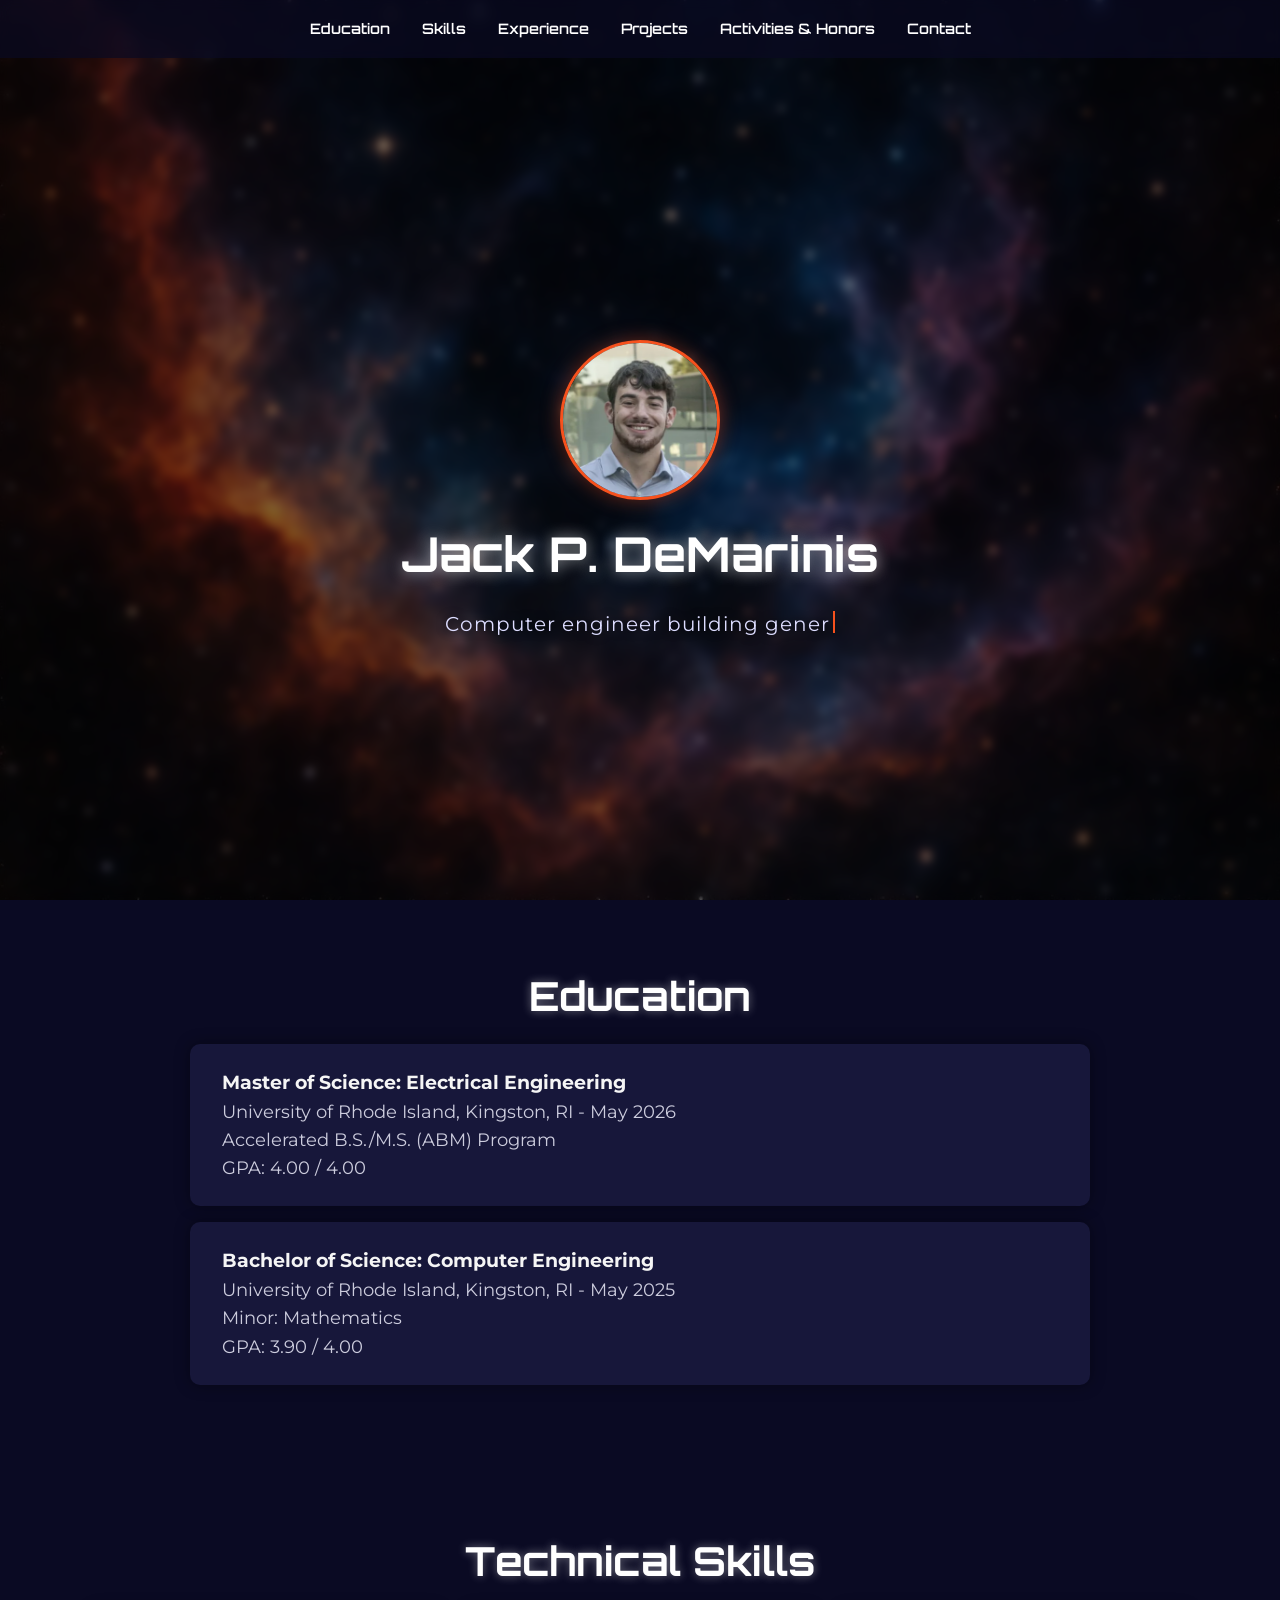
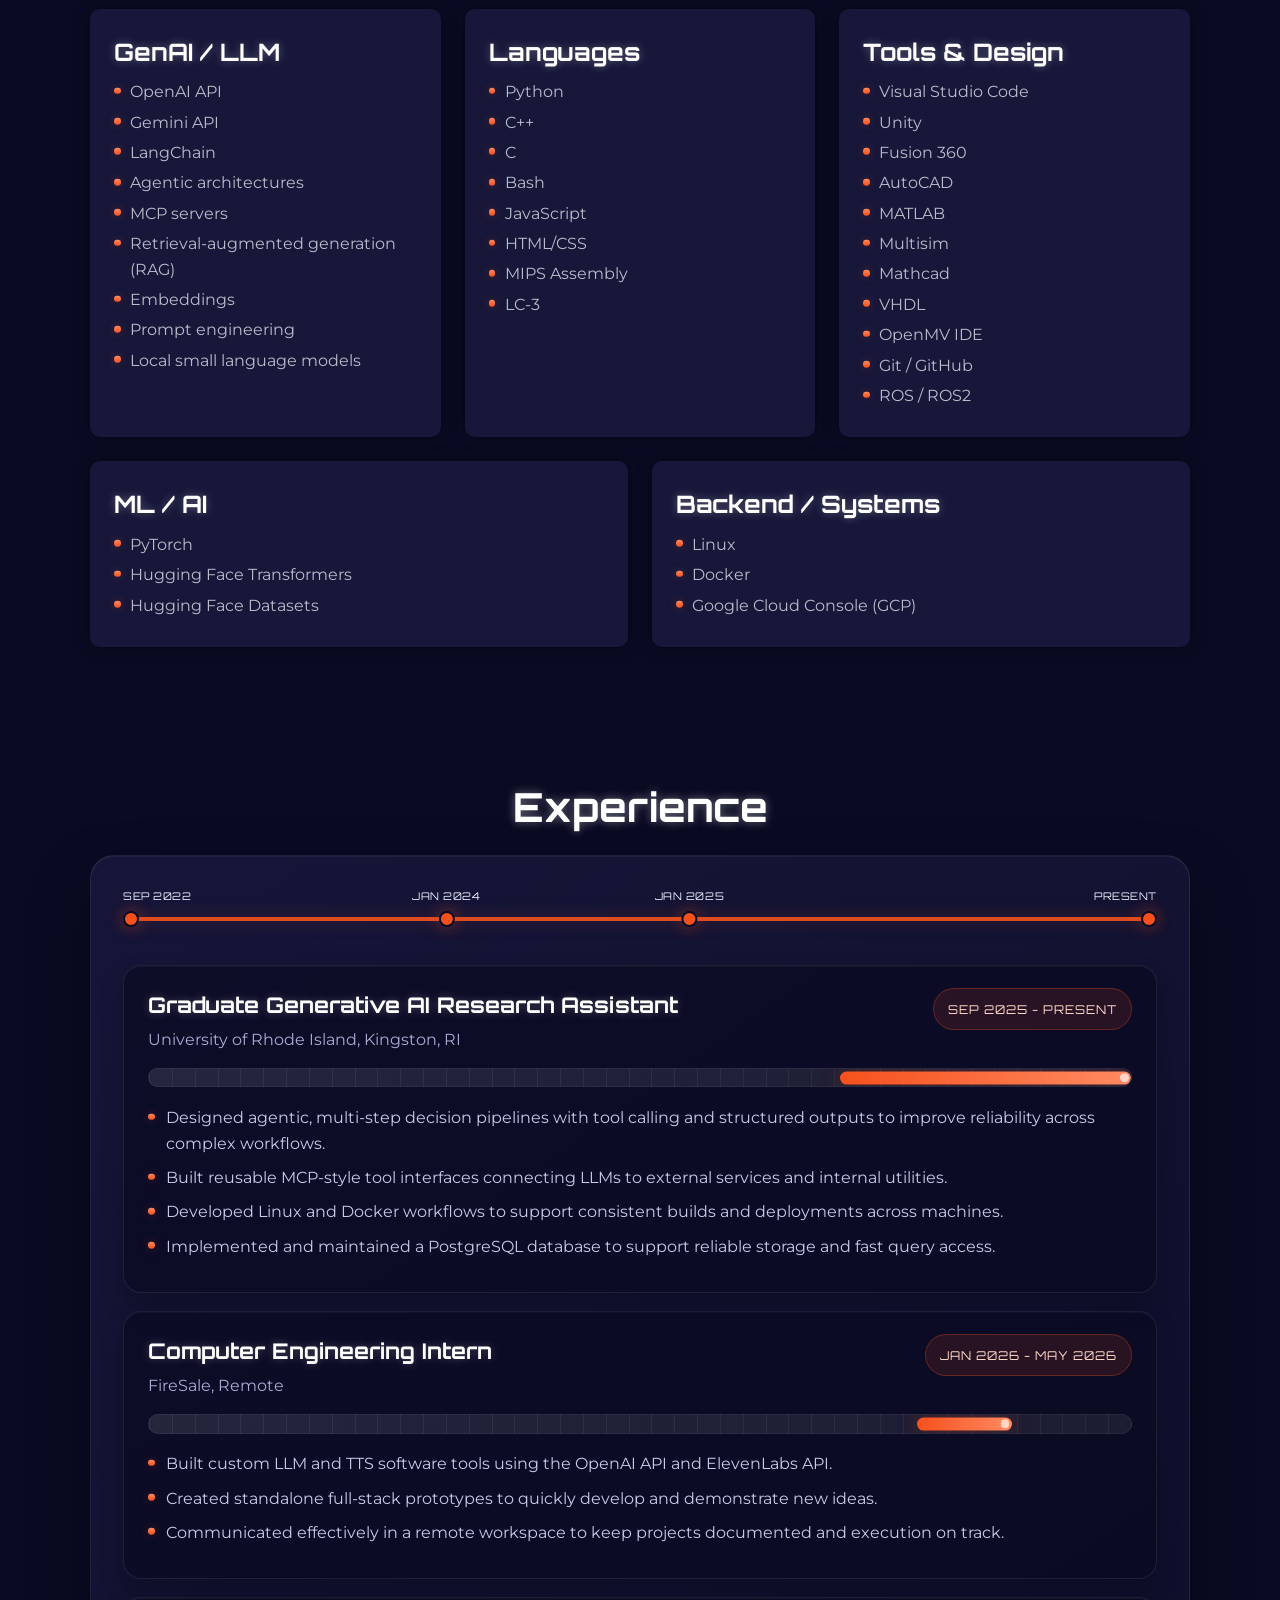
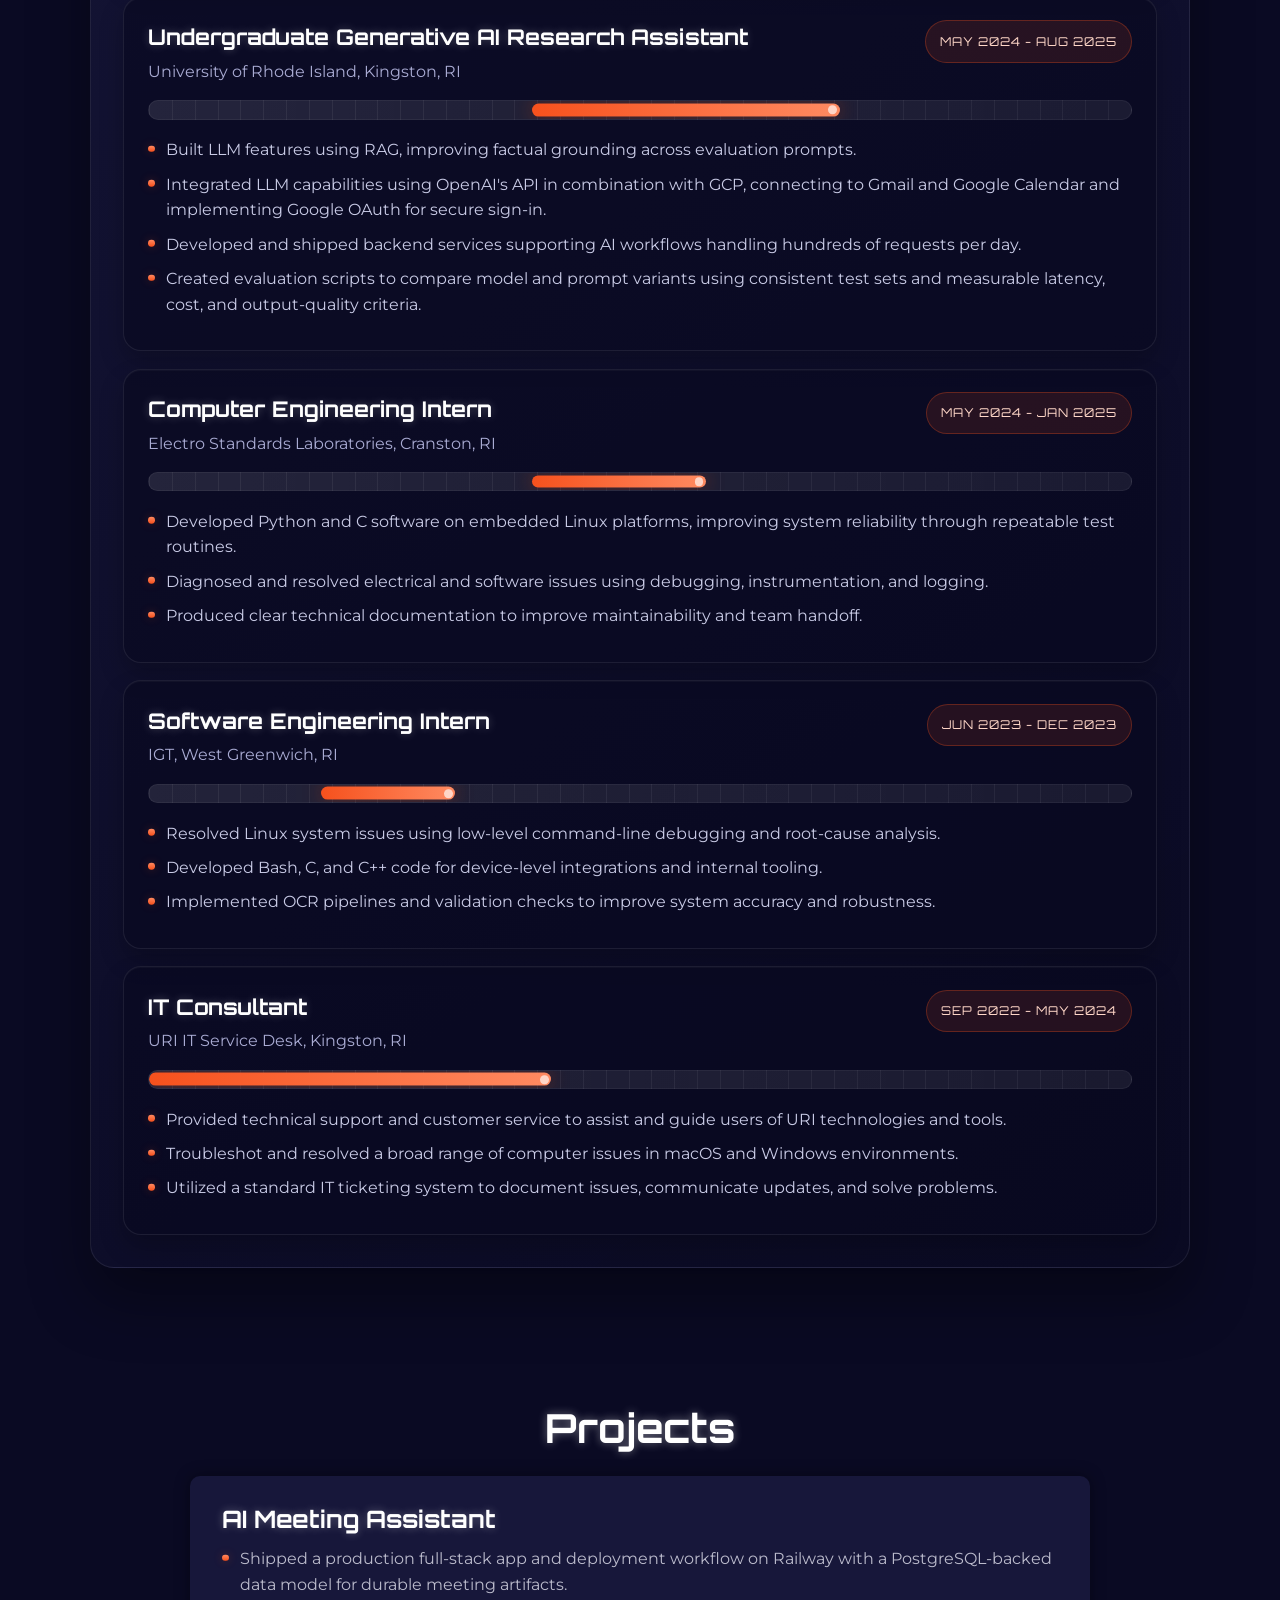
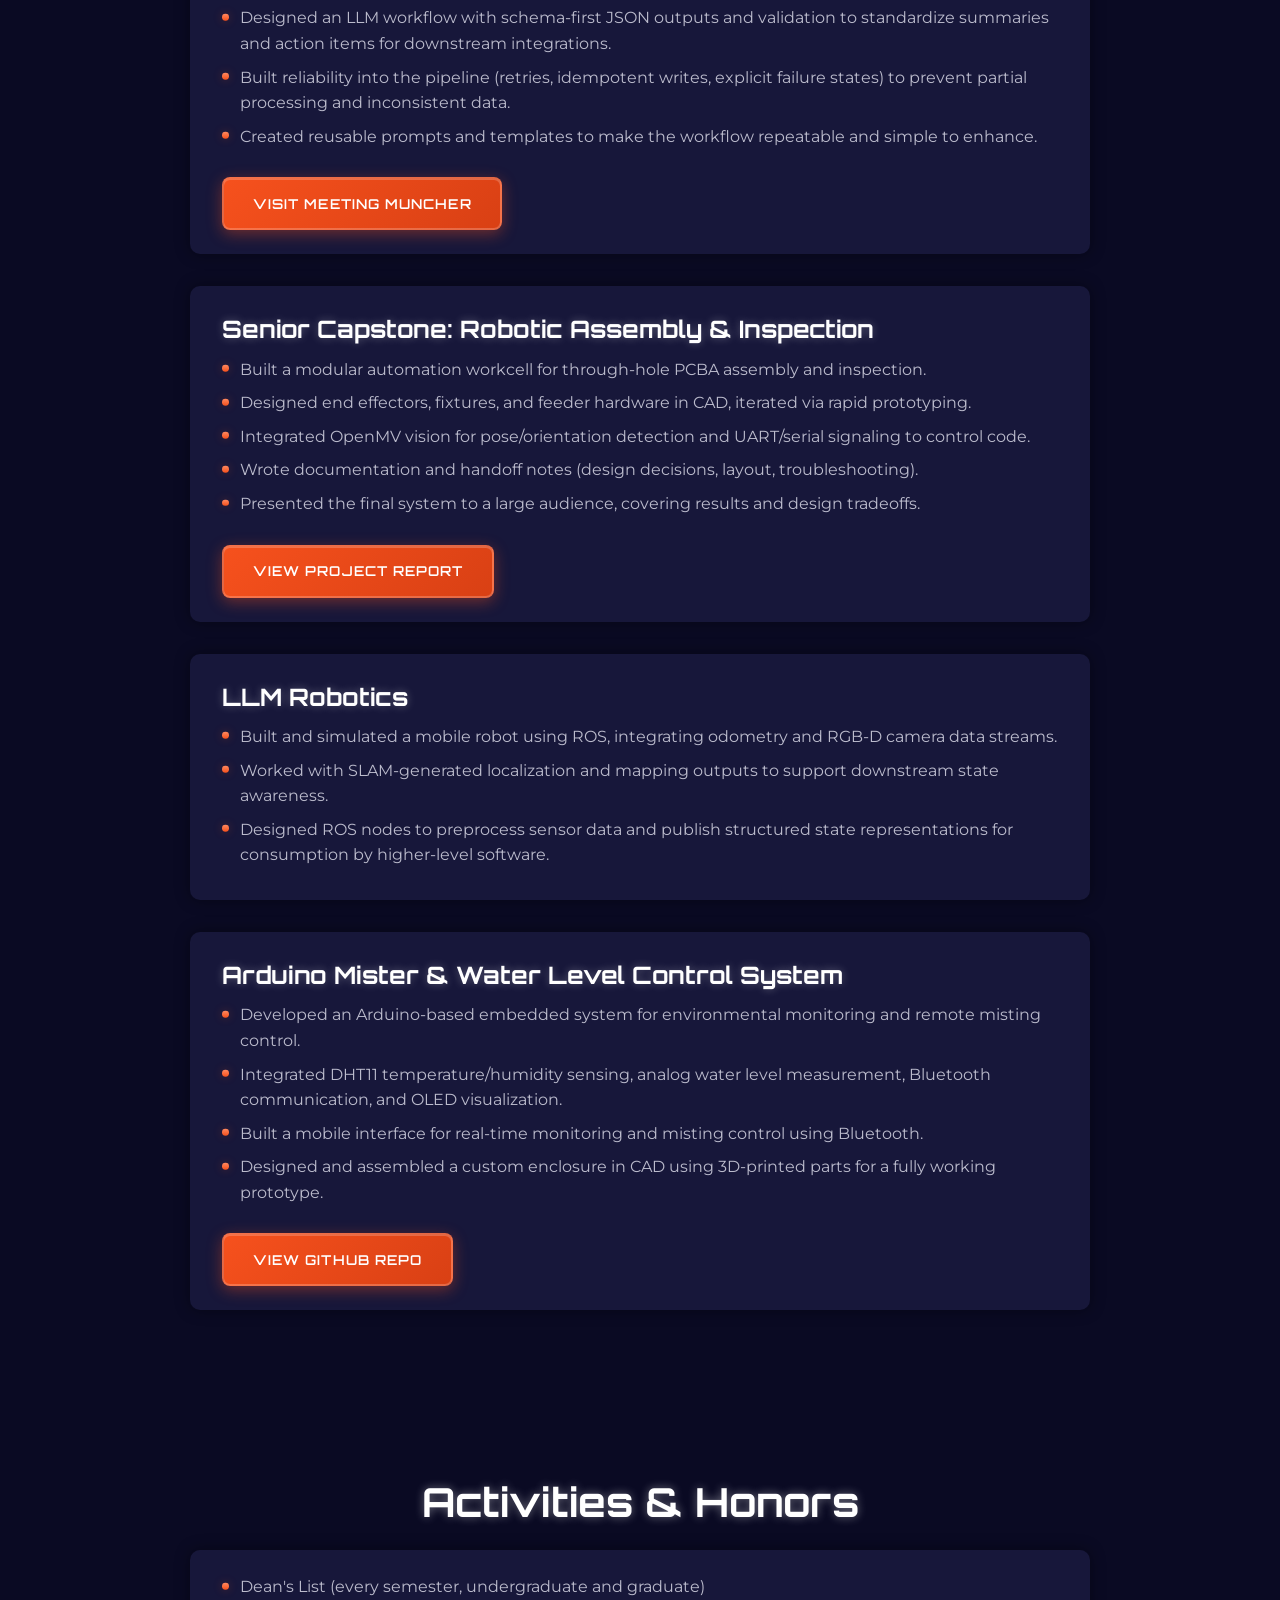
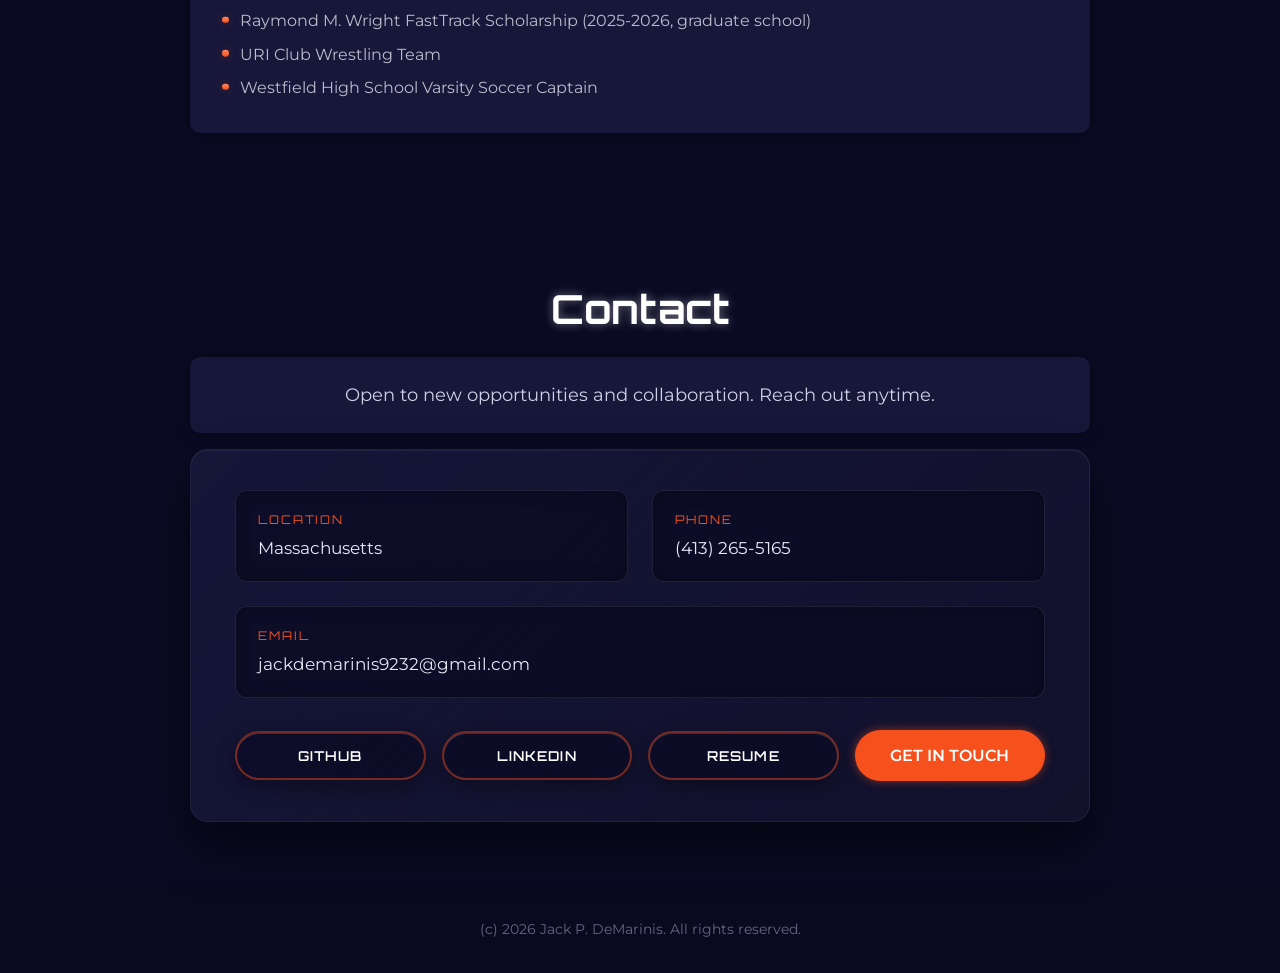
==== commit 9957e7cb: "updates" ====
--- a/index.html
+++ b/index.html
@@ -64,7 +64,7 @@
         <h2>Education</h2>
         <div class="education-entry">
           <h3>Master of Science: Electrical Engineering</h3>
-          <p>University of Rhode Island, Kingston, RI - Expected May 2026</p>
+          <p>University of Rhode Island, Kingston, RI - May 2026</p>
           <p>Accelerated B.S./M.S. (ABM) Program</p>
           <p>GPA: 4.00 / 4.00</p>
         </div>
@@ -176,10 +176,10 @@
                 <h3>Computer Engineering Intern</h3>
                 <p>FireSale, Remote</p>
               </div>
-              <time>Jan 2026 - Present</time>
-            </div>
-            <div class="timeline-track" aria-hidden="true">
-              <span class="timeline-bar timeline-bar-builder" data-start="2026-01-01" data-end="present"></span>
+              <time>Jan 2026 - May 2026</time>
+            </div>
+            <div class="timeline-track" aria-hidden="true">
+              <span class="timeline-bar timeline-bar-builder" data-start="2026-01-01" data-end="2026-05-31"></span>
             </div>
             <ul>
               <li>Built custom LLM and TTS software tools using the OpenAI API and ElevenLabs API.</li>
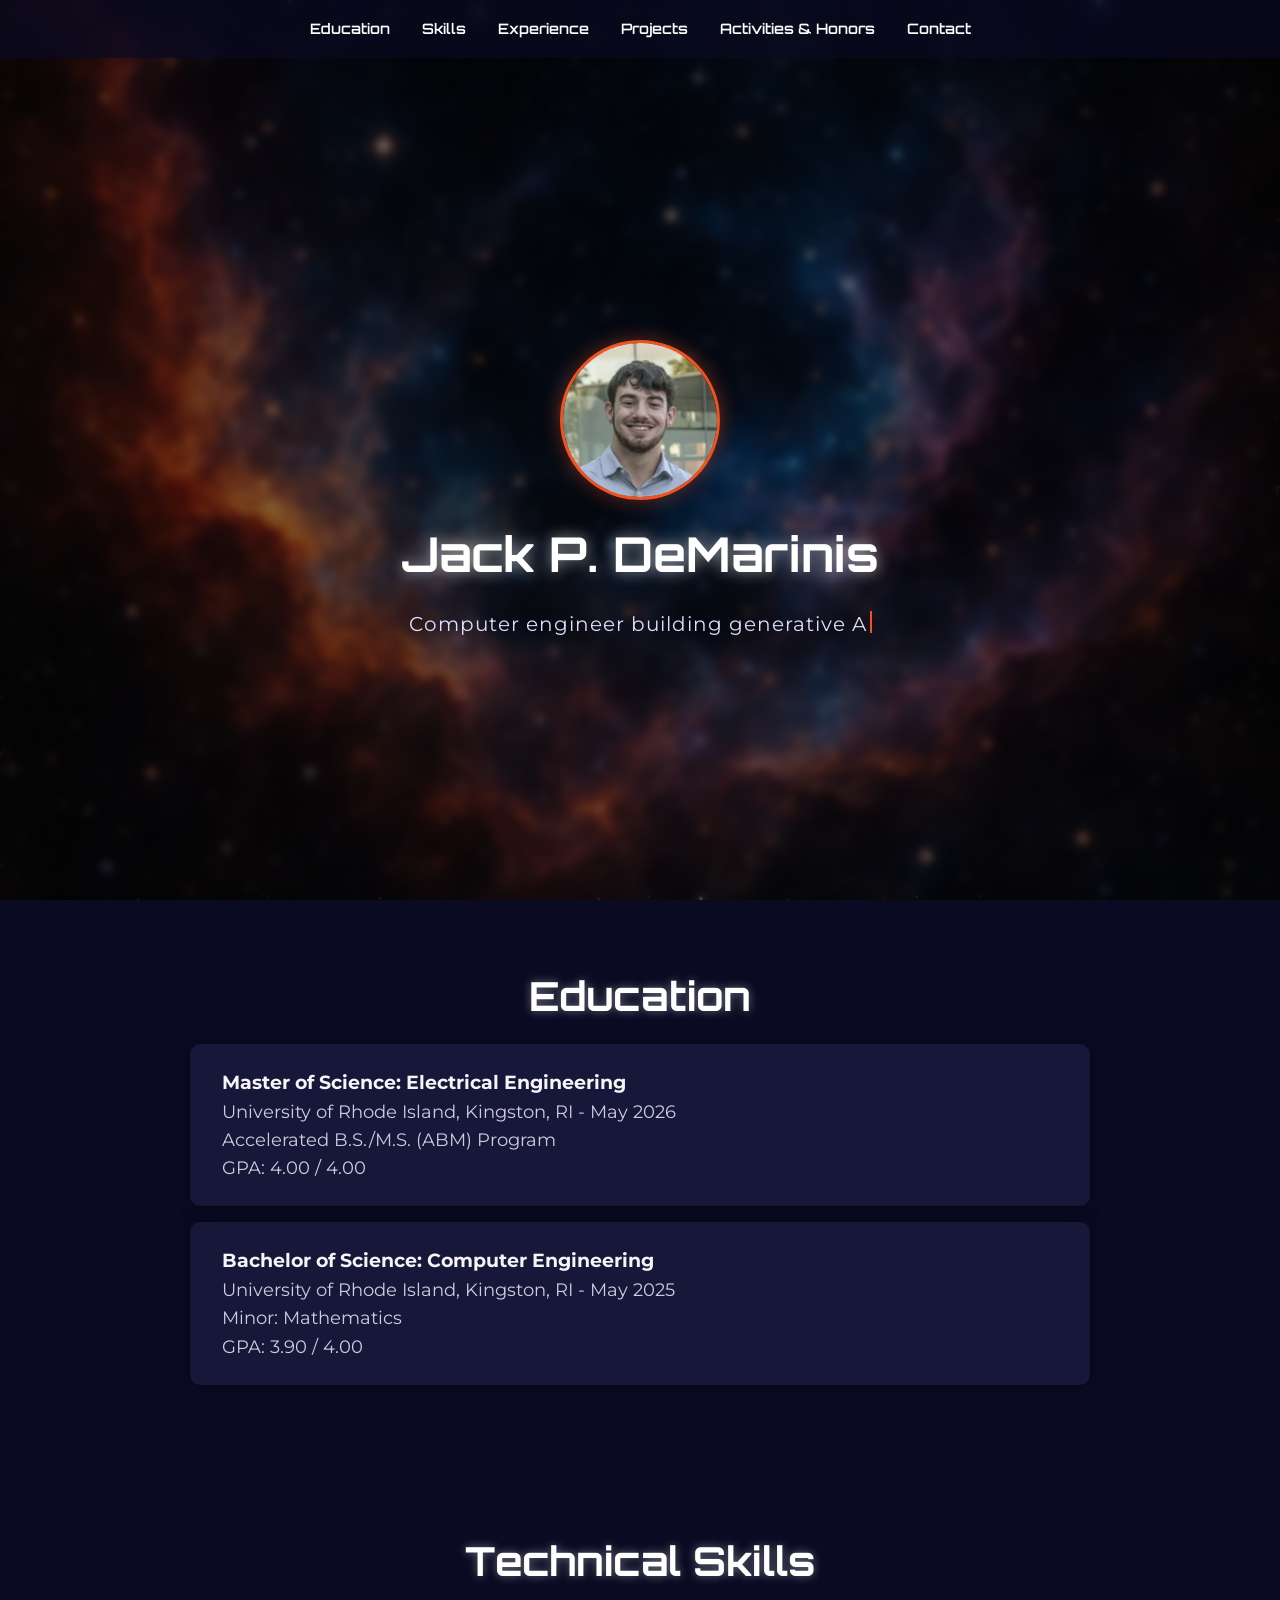
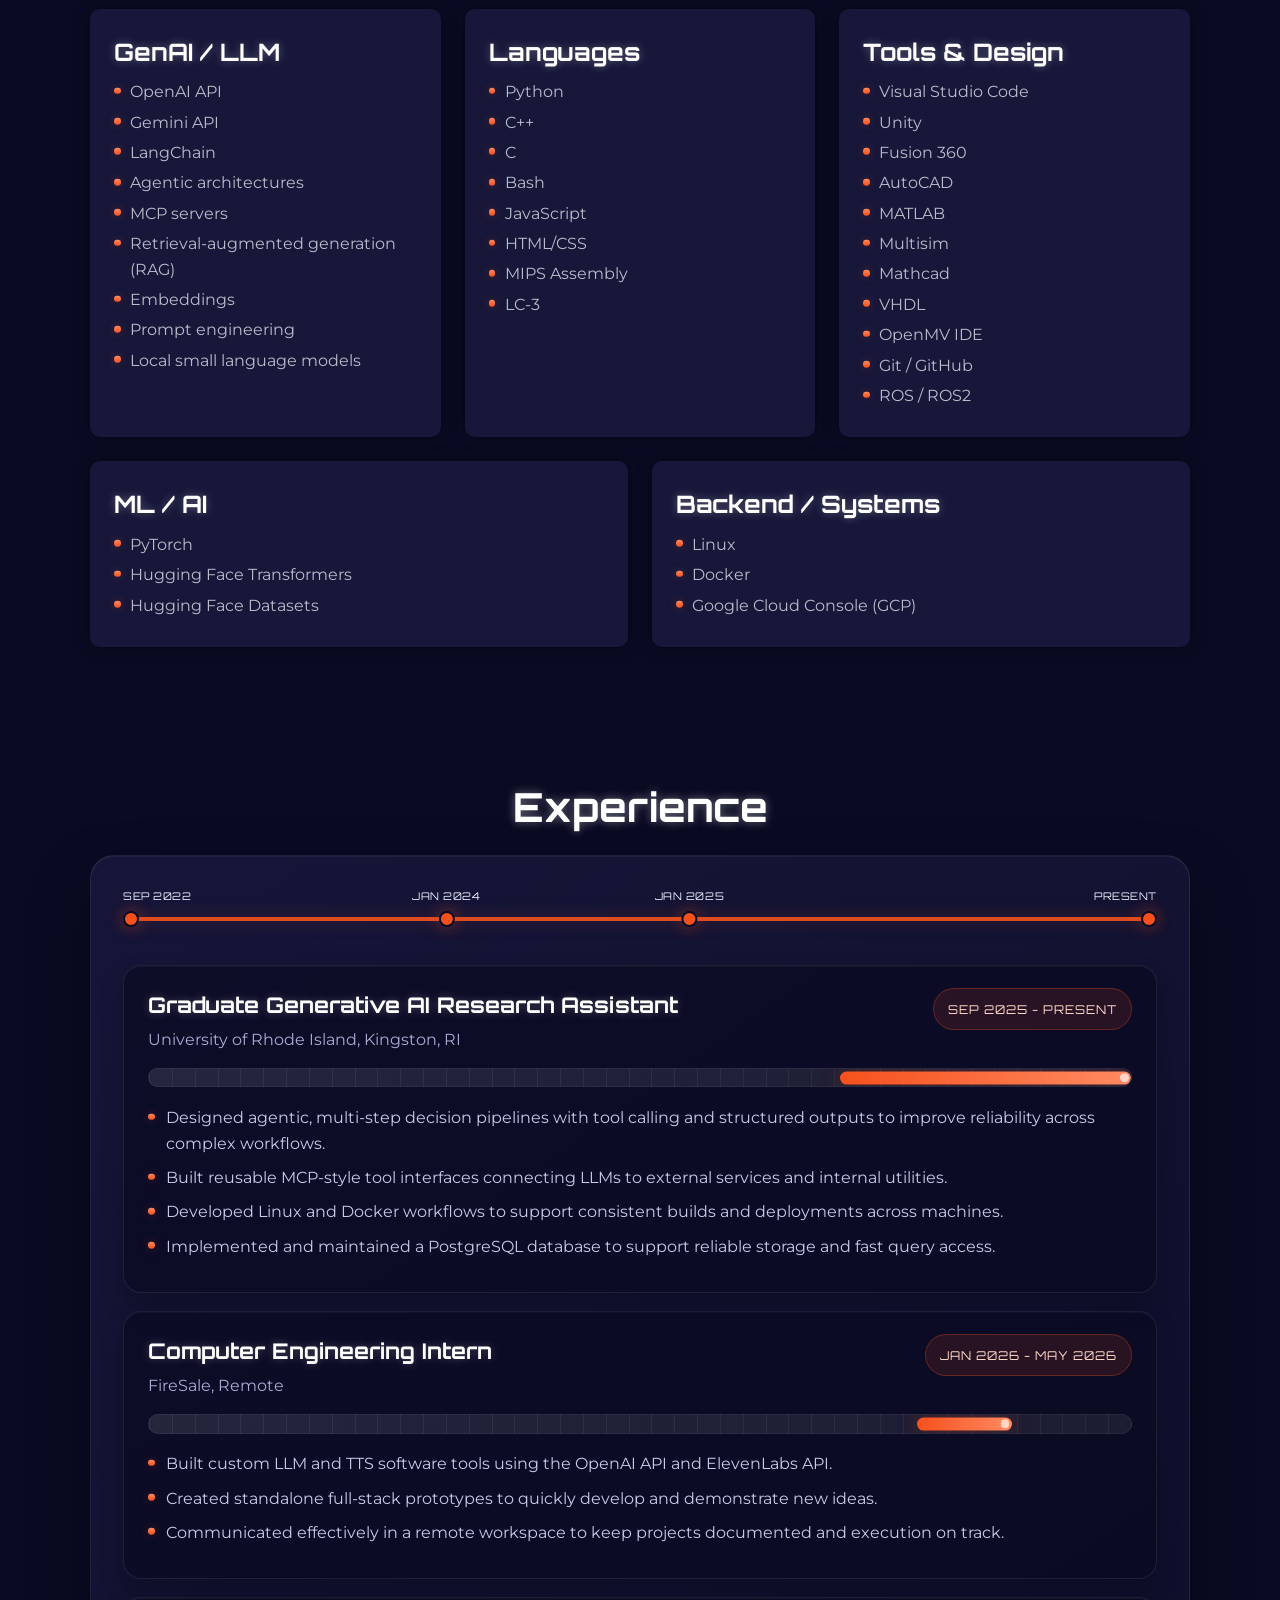
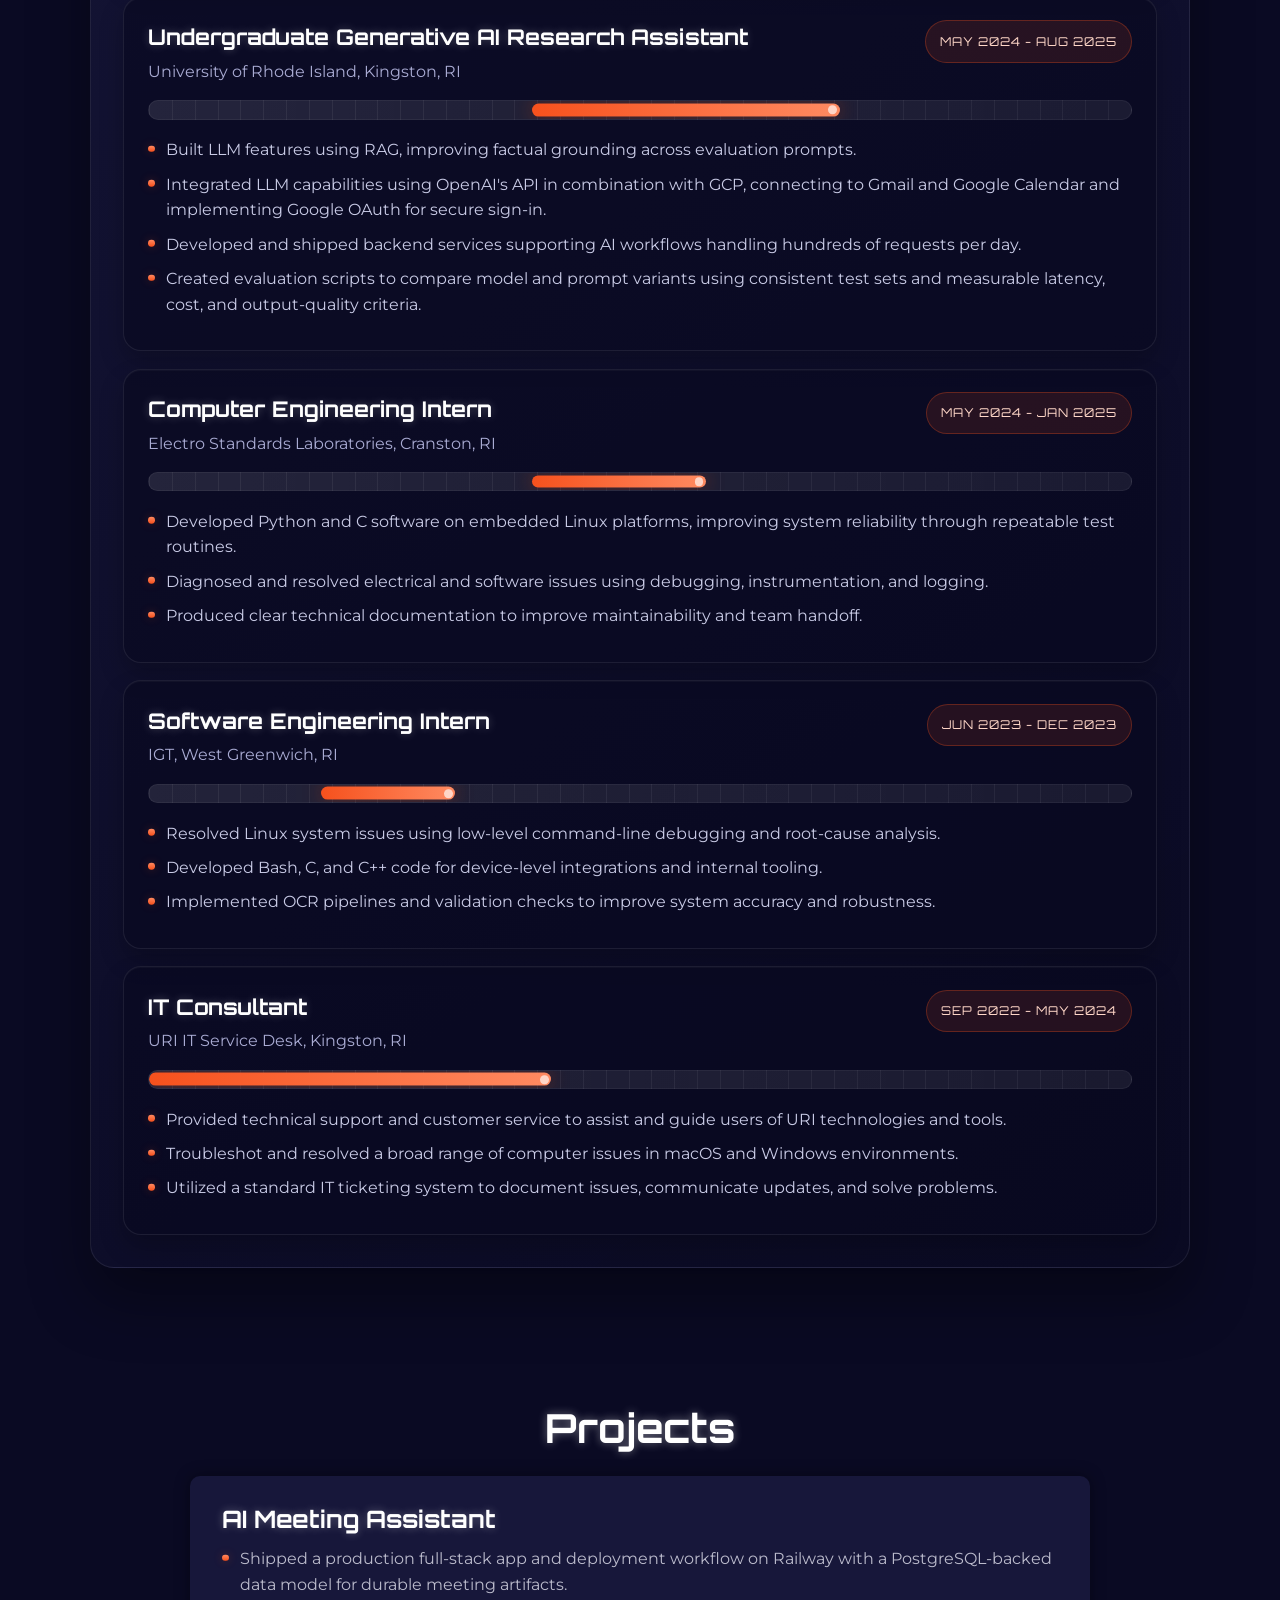
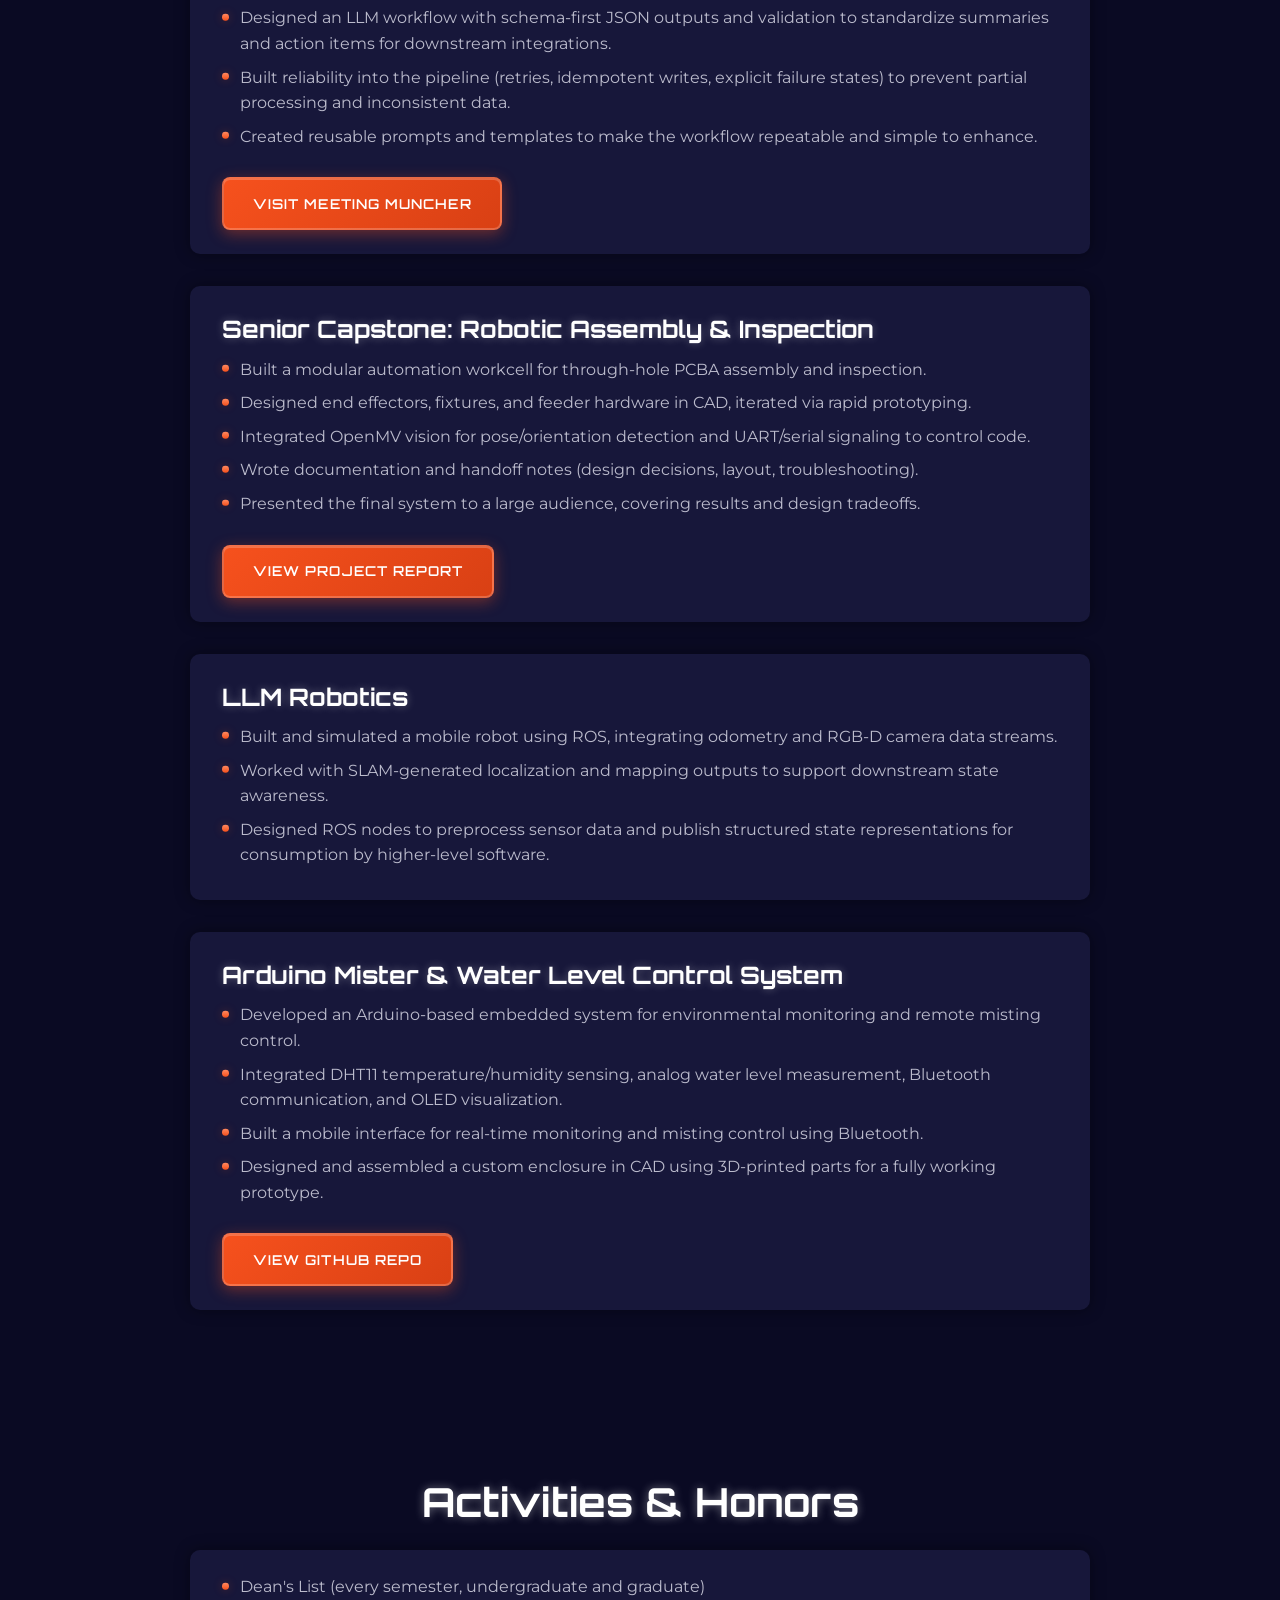
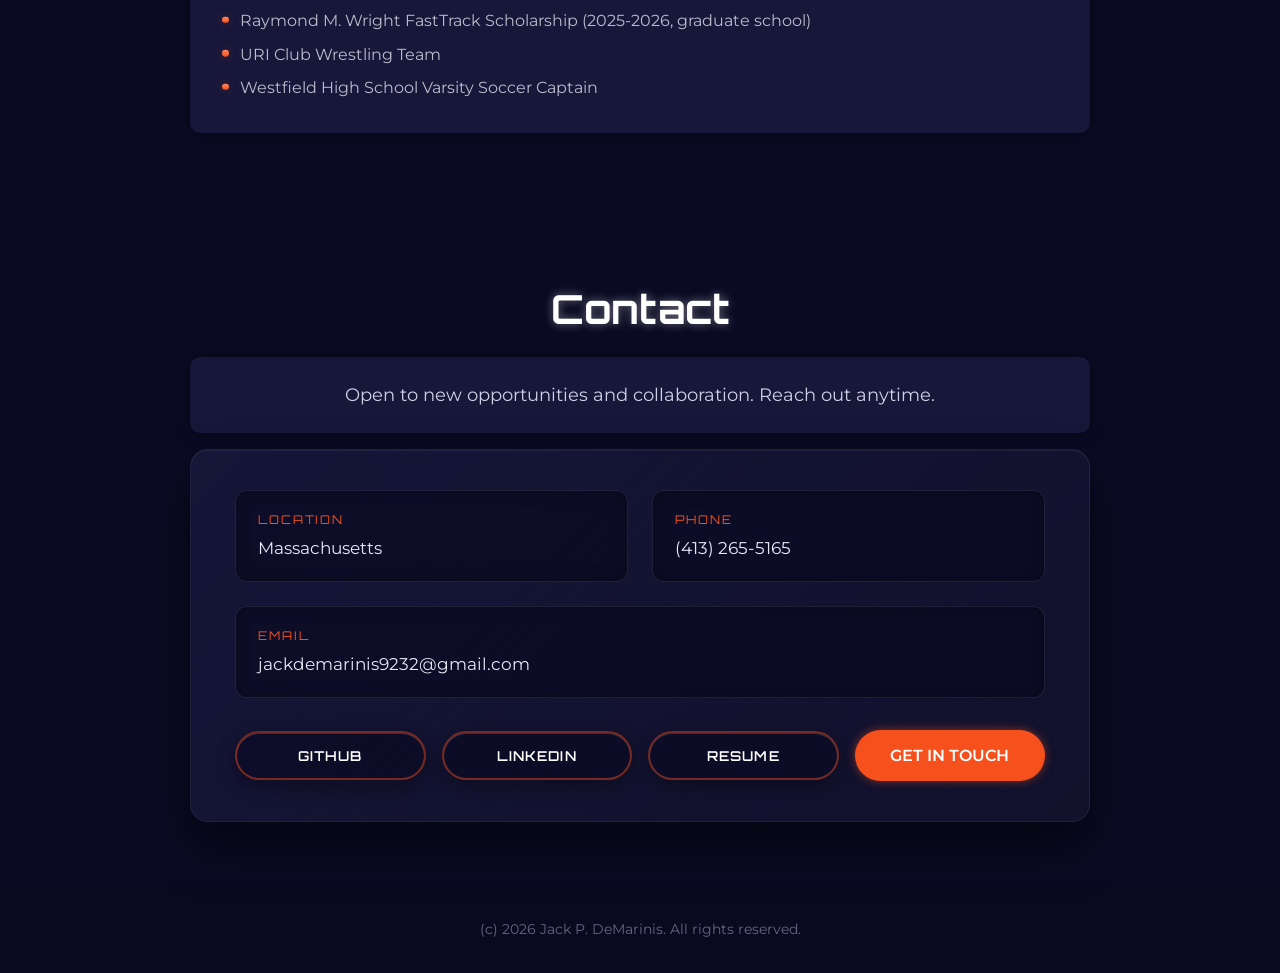
==== commit 6797fff7: "Update index.html" ====
--- a/index.html
+++ b/index.html
@@ -361,7 +361,7 @@
             >
               LinkedIn
             </a>
-            <a href="Jack_DeMarinis_Resumes.pdf" class="social-button contact-button" download>
+            <a href="Jack_DeMarinis_Resume.pdf" class="social-button contact-button" download>
               Resume
             </a>
             <a href="mailto:jackdemarinis9232@gmail.com" class="cta-button contact-button">Get in Touch</a>
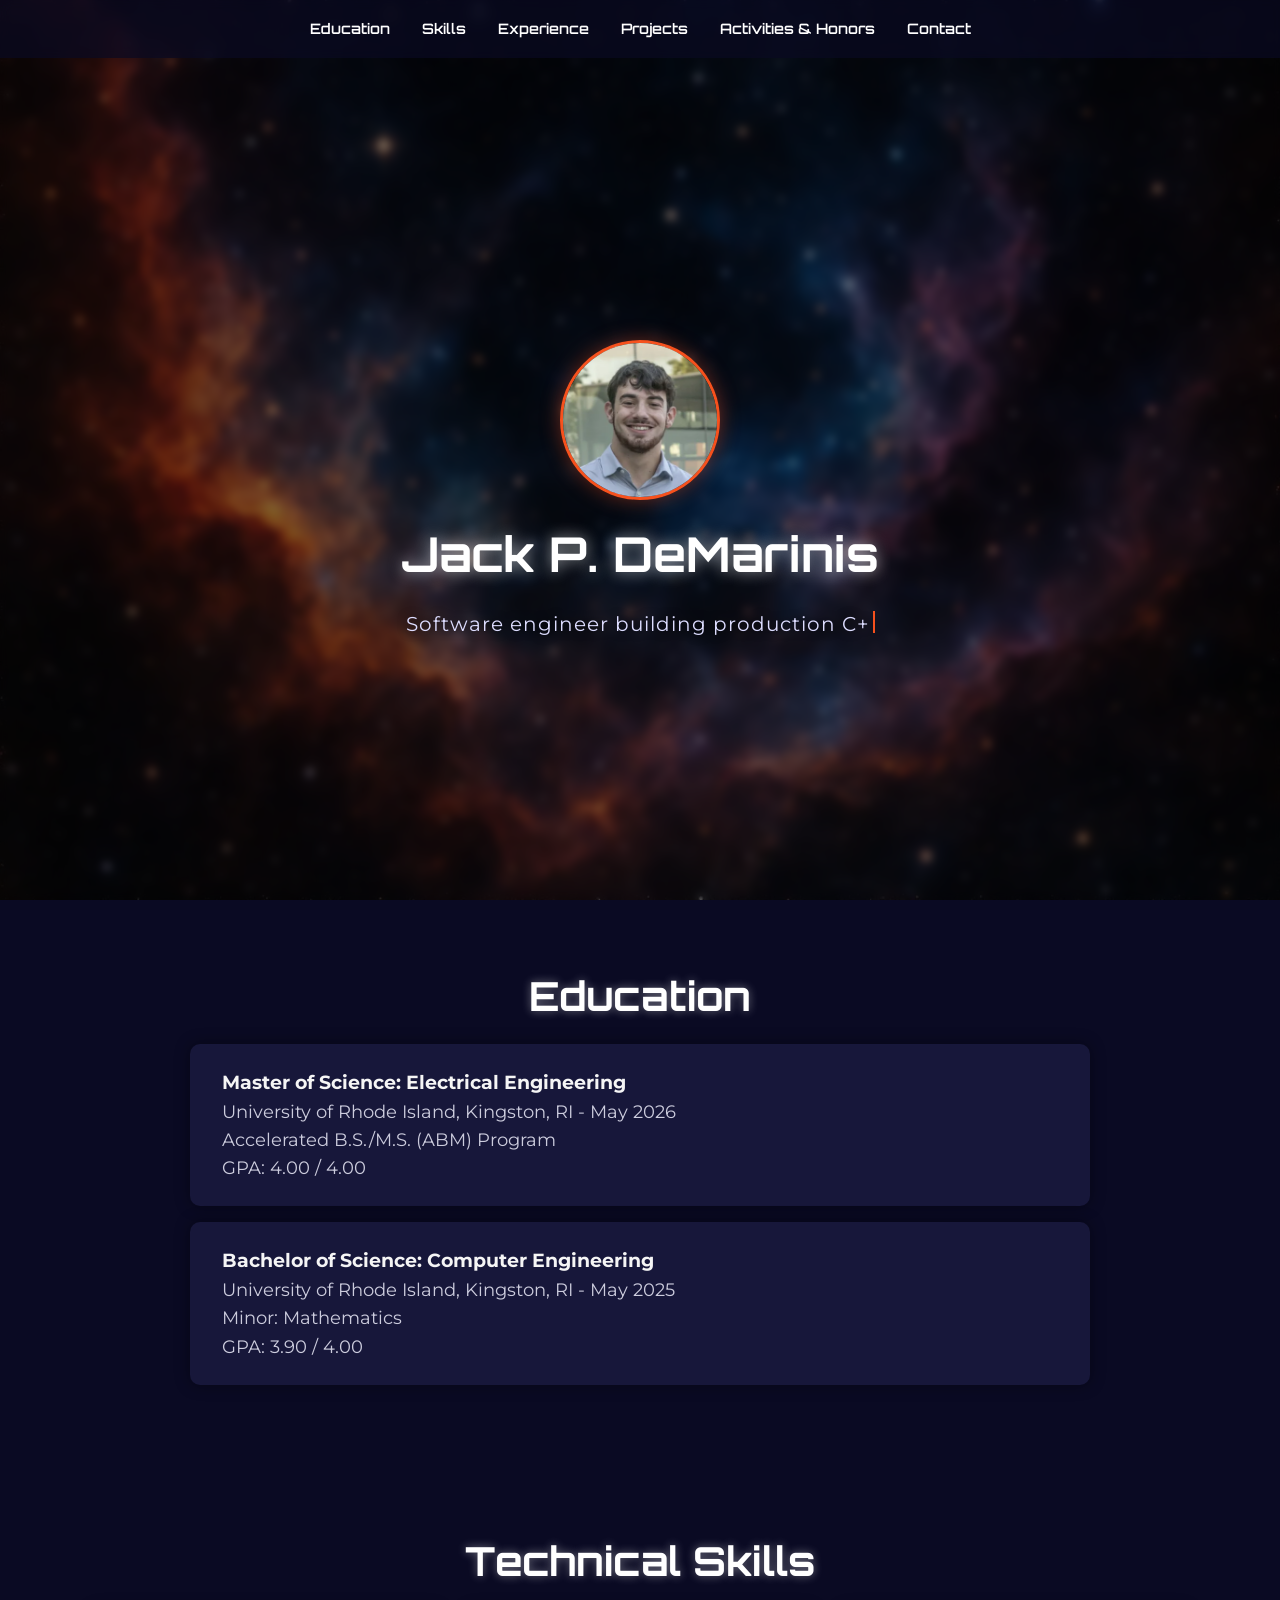
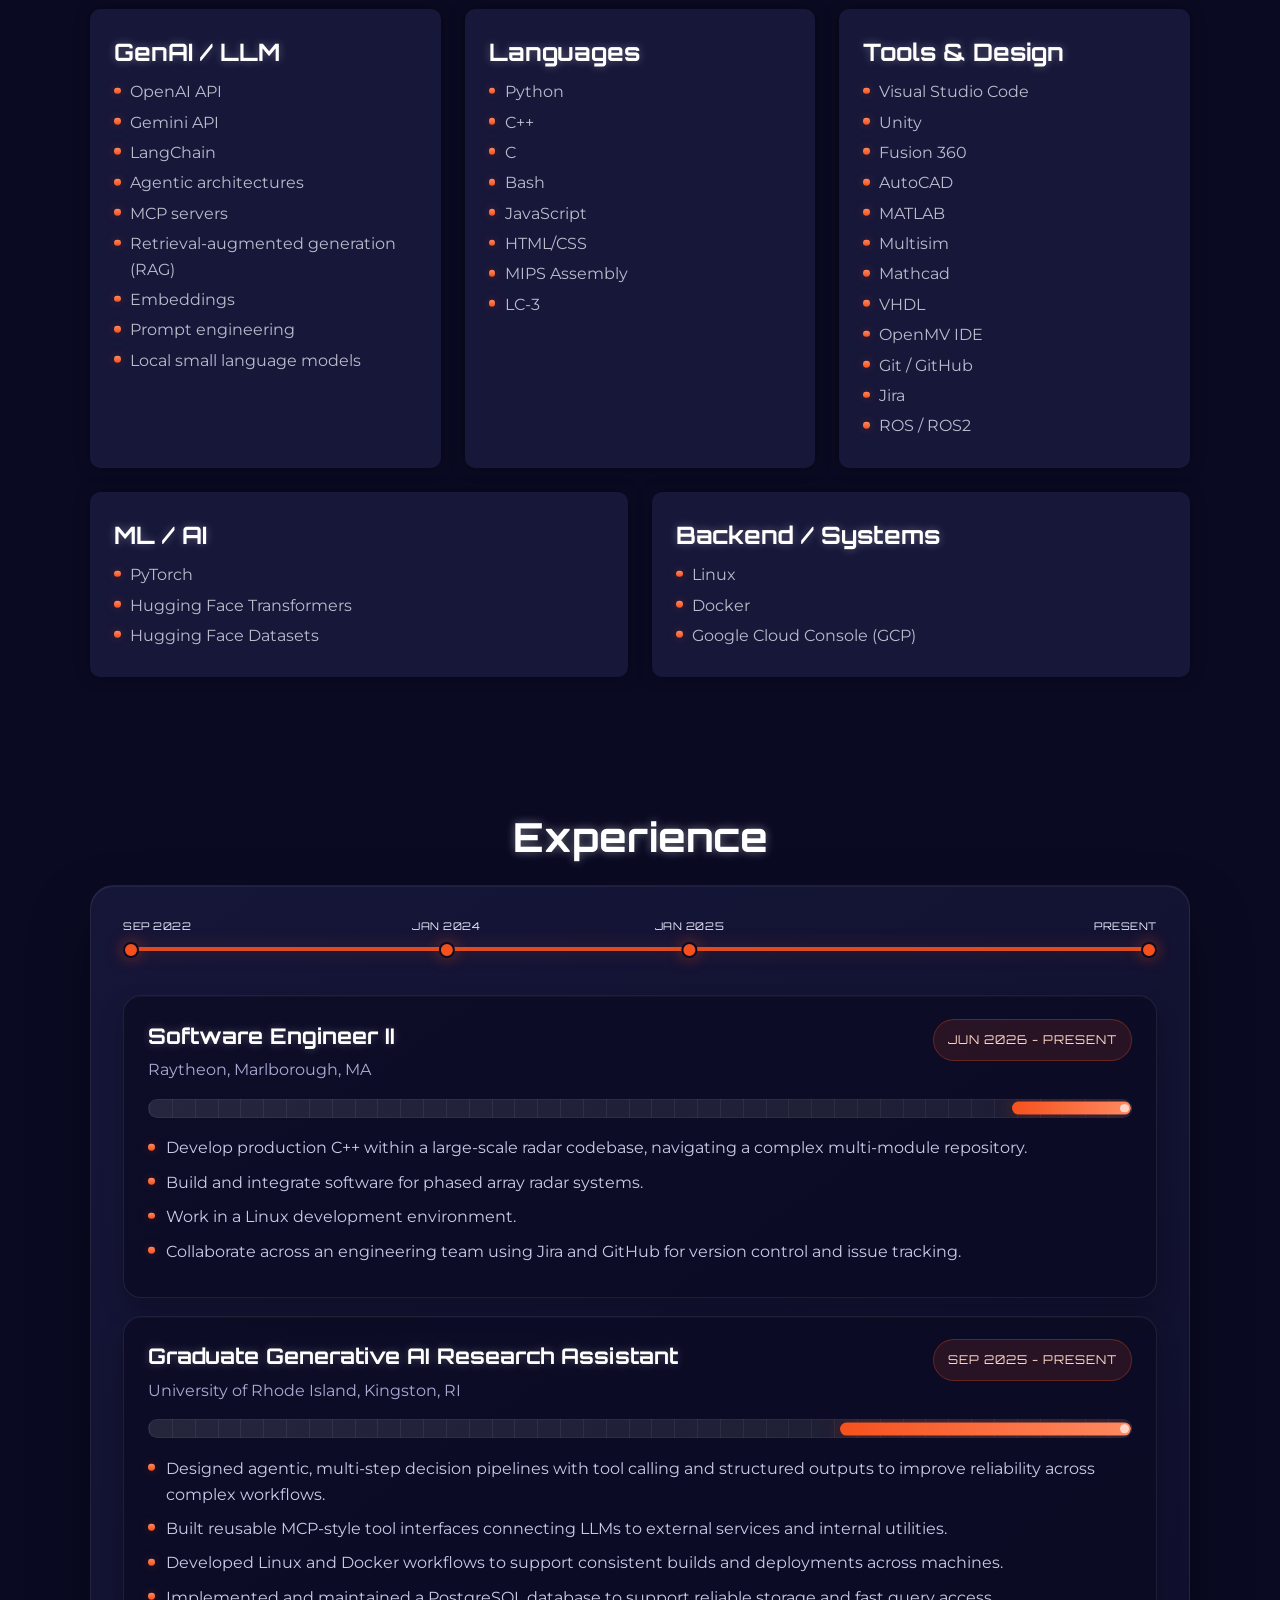
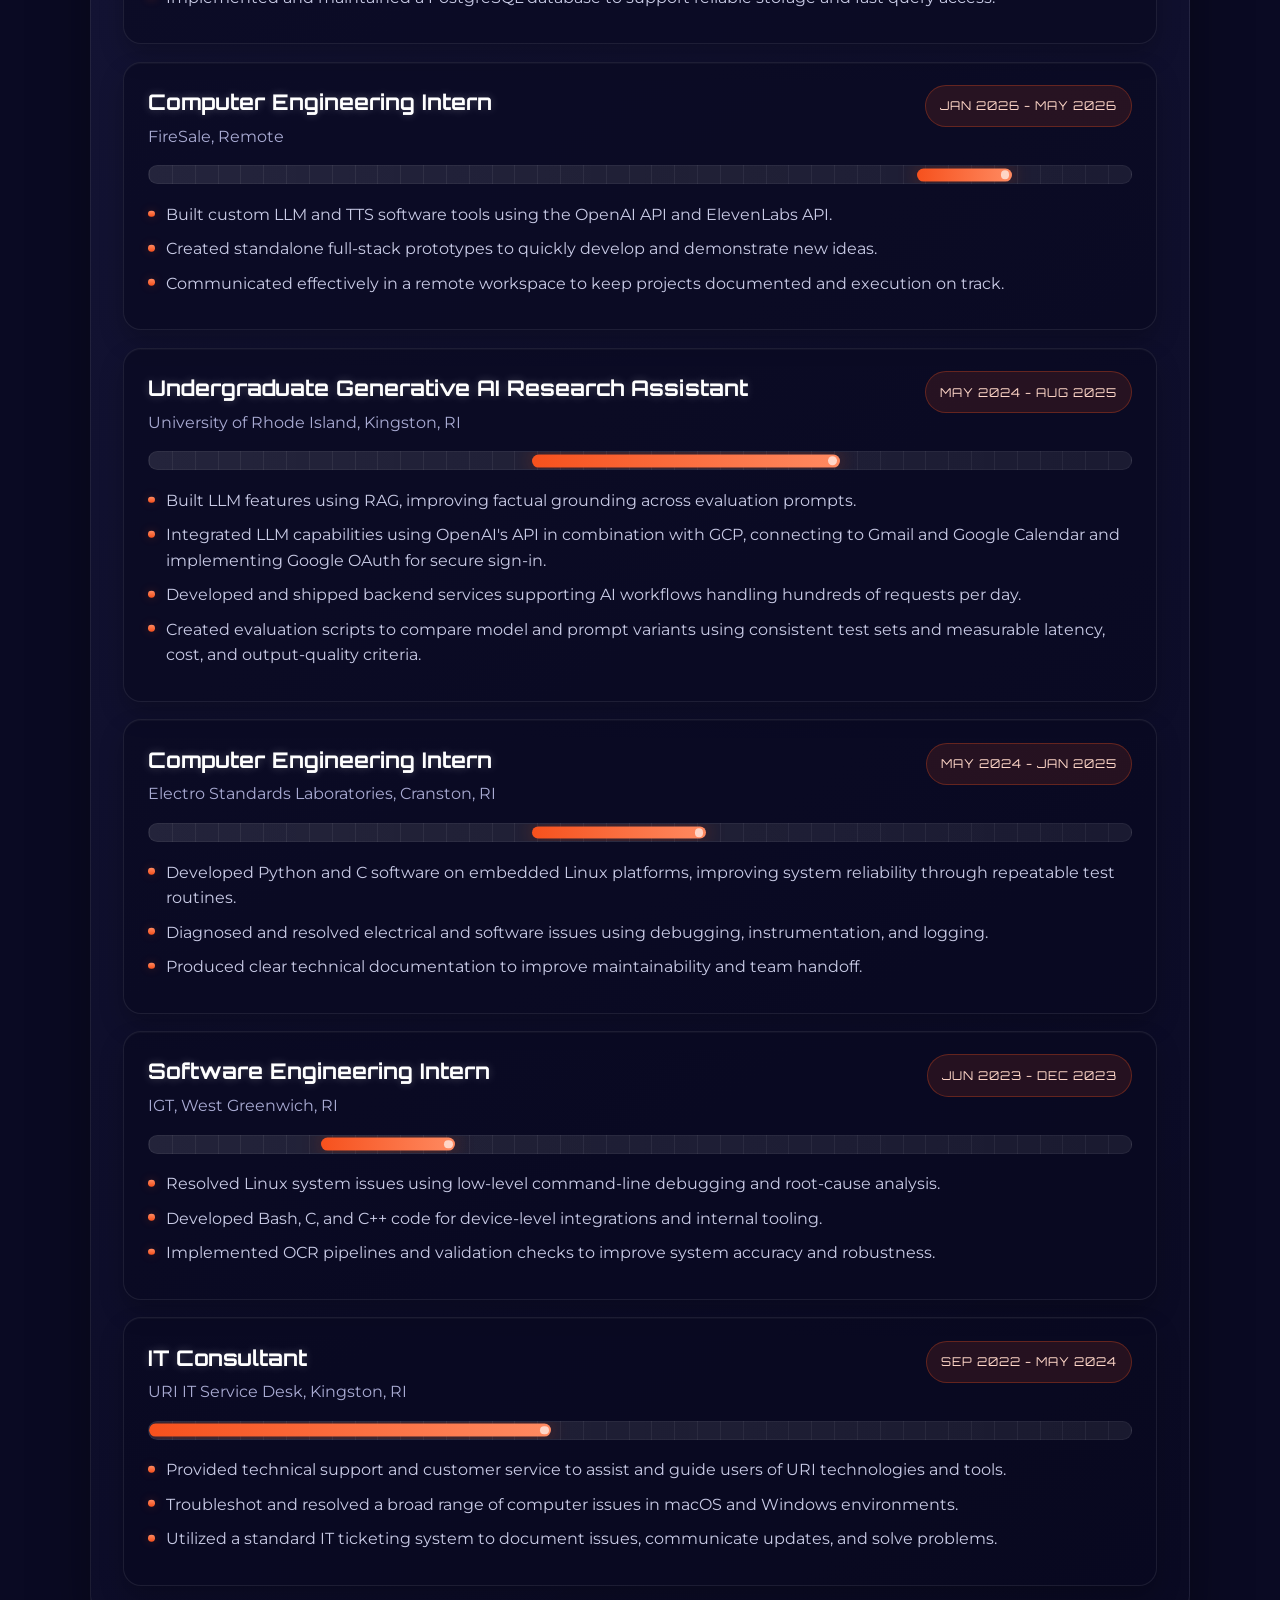
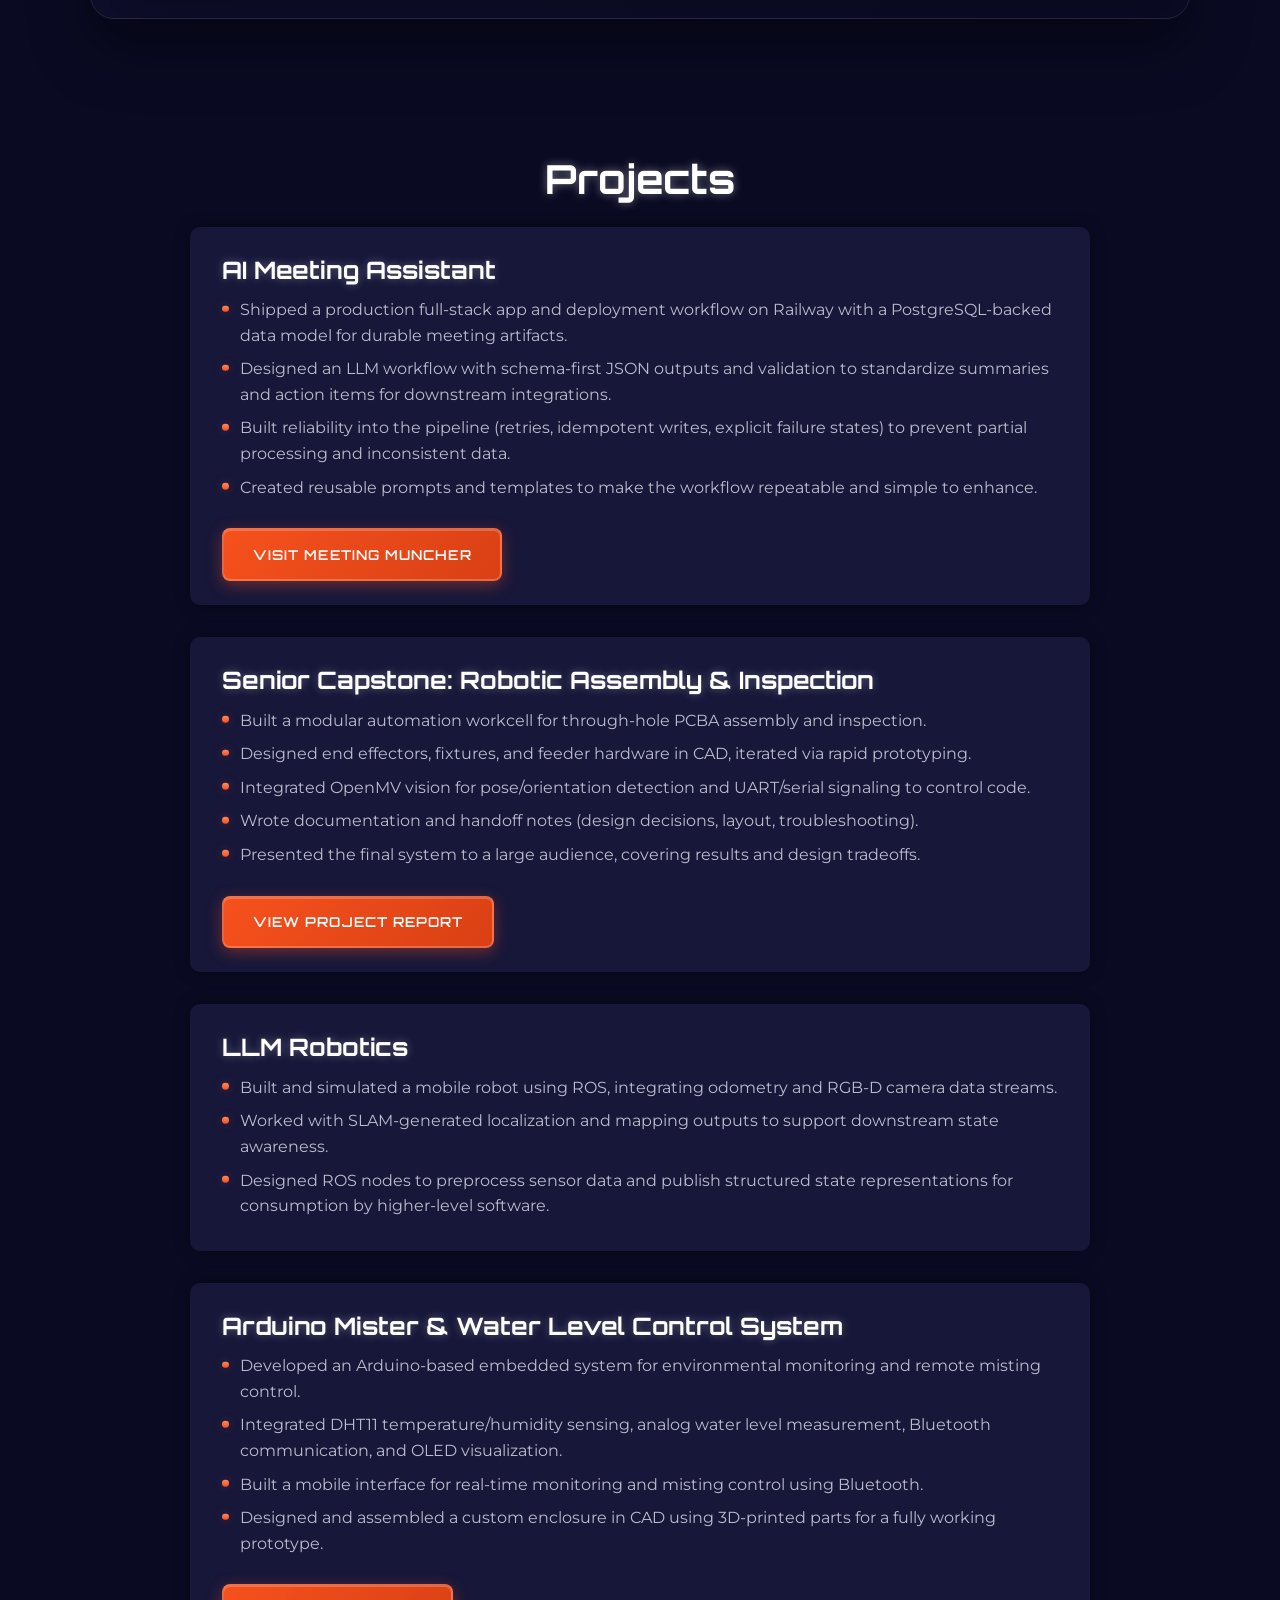
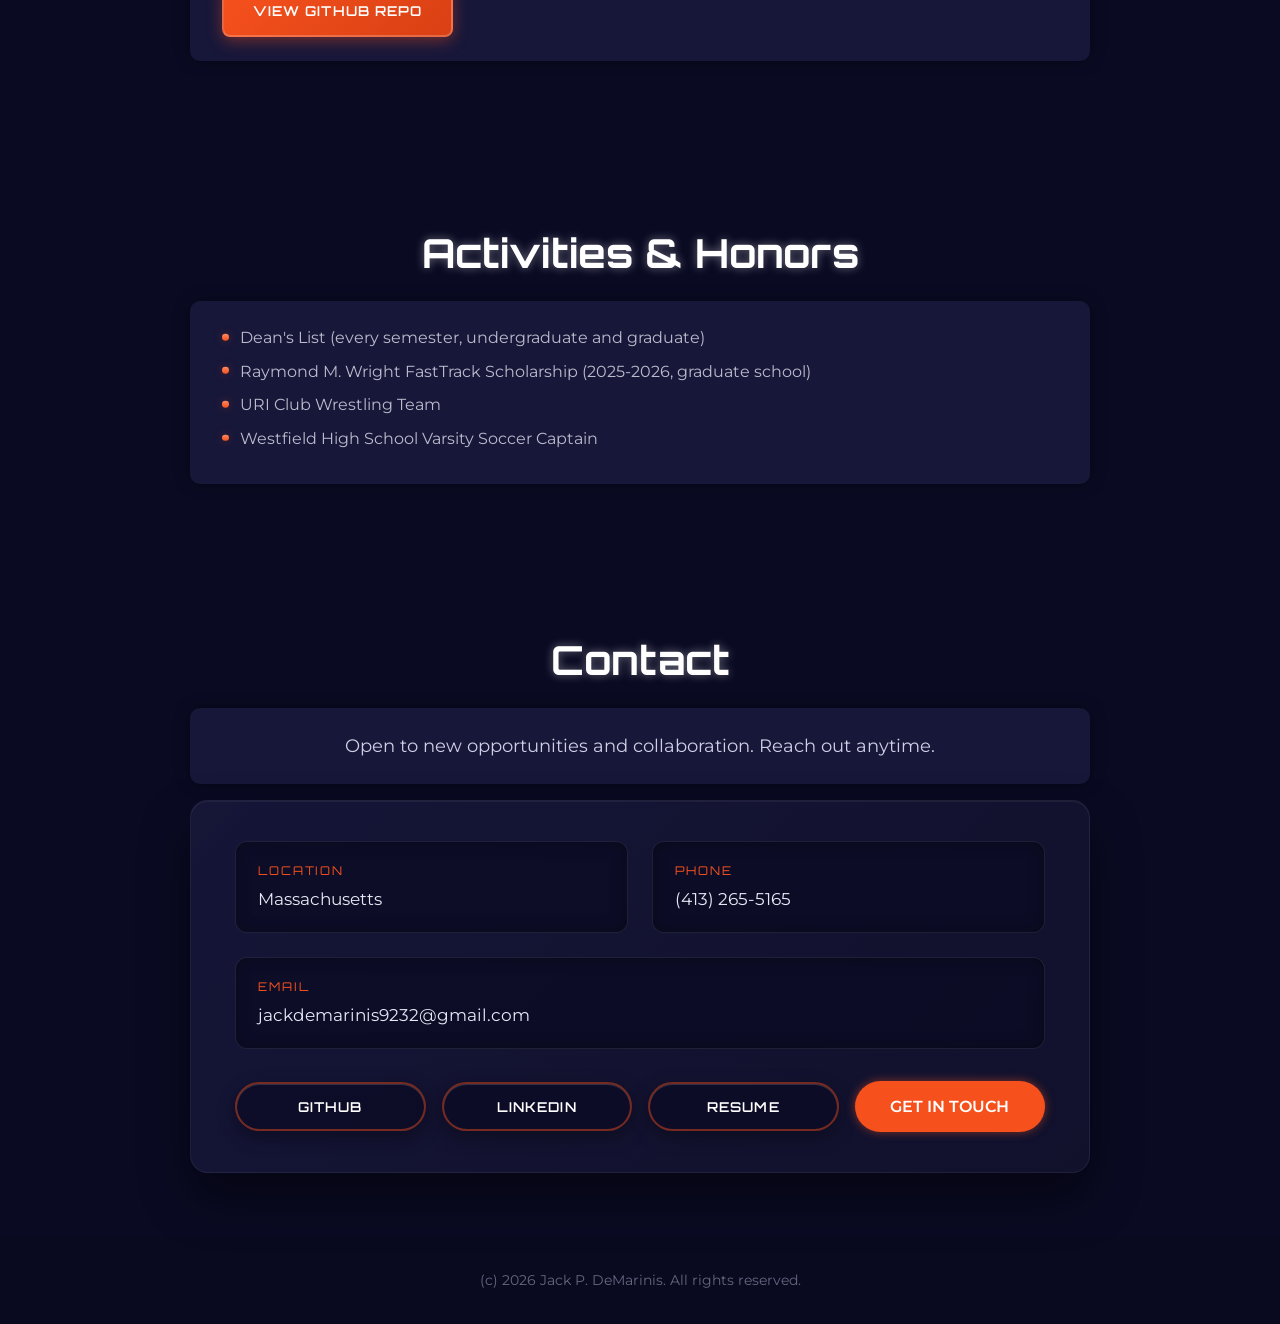
==== commit abd618f5: "new designs and job update" ====
--- a/index.html
+++ b/index.html
@@ -119,6 +119,7 @@
               <li>VHDL</li>
               <li>OpenMV IDE</li>
               <li>Git / GitHub</li>
+              <li>Jira</li>
               <li>ROS / ROS2</li>
             </ul>
           </div>
@@ -150,6 +151,25 @@
             <span data-date="2025-01-01">Jan 2025</span>
             <span data-date="present">Present</span>
           </div>
+
+          <article class="timeline-entry">
+            <div class="timeline-header">
+              <div>
+                <h3>Software Engineer II</h3>
+                <p>Raytheon, Marlborough, MA</p>
+              </div>
+              <time>Jun 2026 - Present</time>
+            </div>
+            <div class="timeline-track" aria-hidden="true">
+              <span class="timeline-bar timeline-bar-industry" data-start="2026-06-01" data-end="present"></span>
+            </div>
+            <ul>
+              <li>Develop production C++ within a large-scale radar codebase, navigating a complex multi-module repository.</li>
+              <li>Build and integrate software for phased array radar systems.</li>
+              <li>Work in a Linux development environment.</li>
+              <li>Collaborate across an engineering team using Jira and GitHub for version control and issue tracking.</li>
+            </ul>
+          </article>
 
           <article class="timeline-entry">
             <div class="timeline-header">
@@ -376,7 +396,7 @@
 
     <script>
       document.addEventListener('DOMContentLoaded', () => {
-        const text = 'Computer engineer building generative AI systems, full-stack prototypes, and robotics software.';
+        const text = 'Software engineer building production C++ for phased array radar, plus generative AI systems and robotics software.';
         const target = document.getElementById('typewriter');
         let index = 0;
 
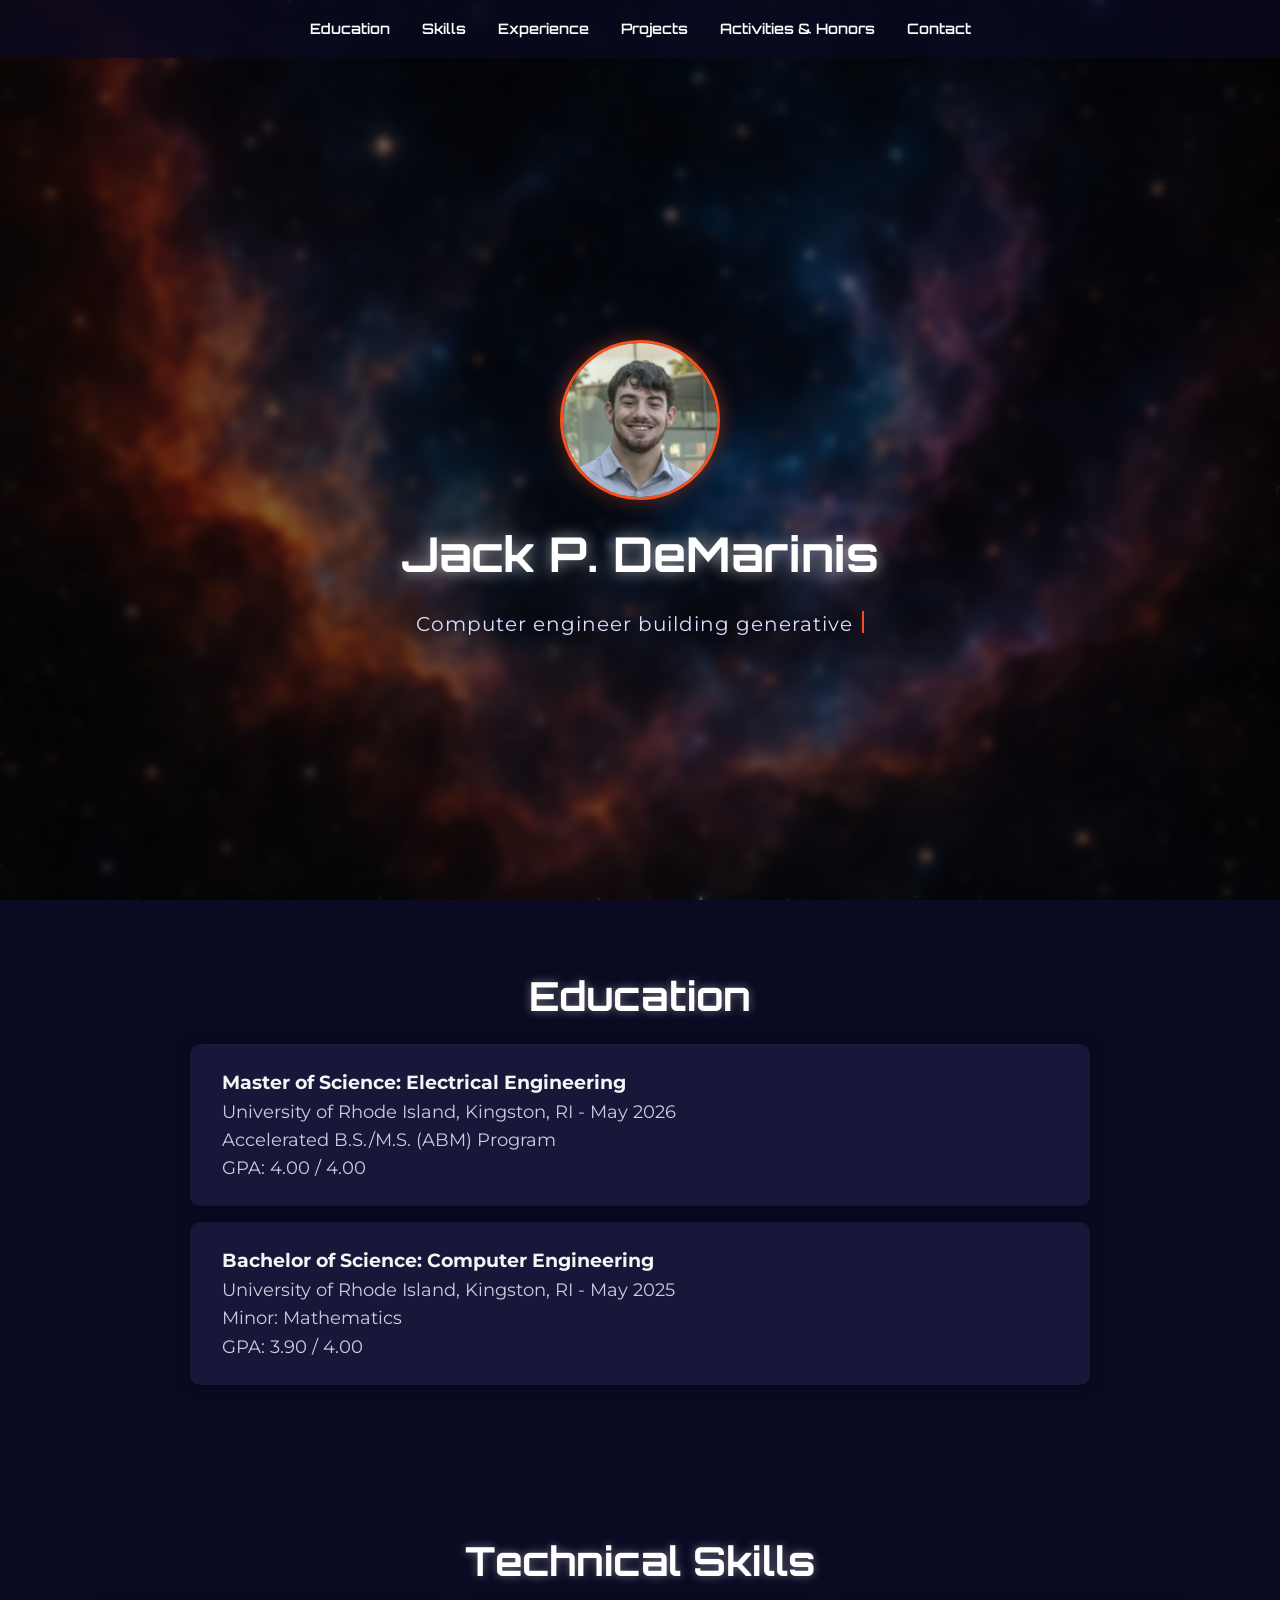
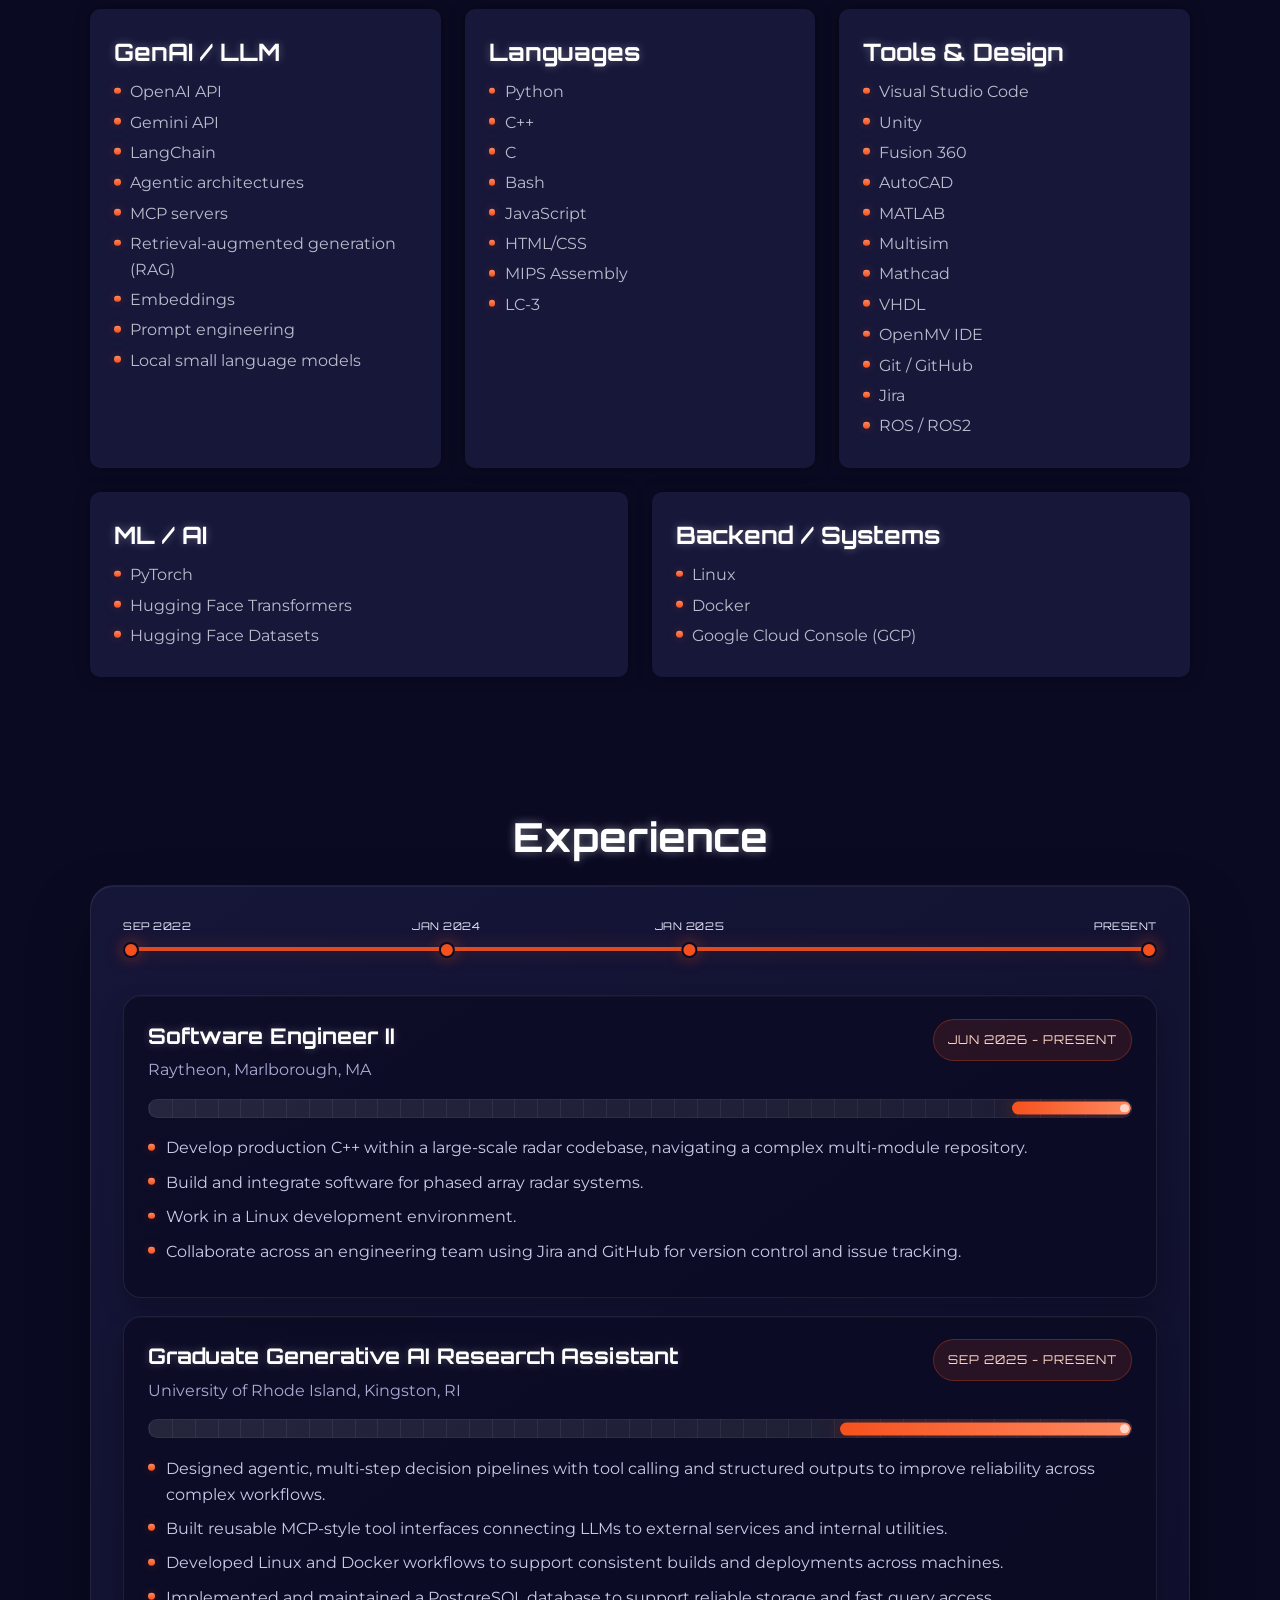
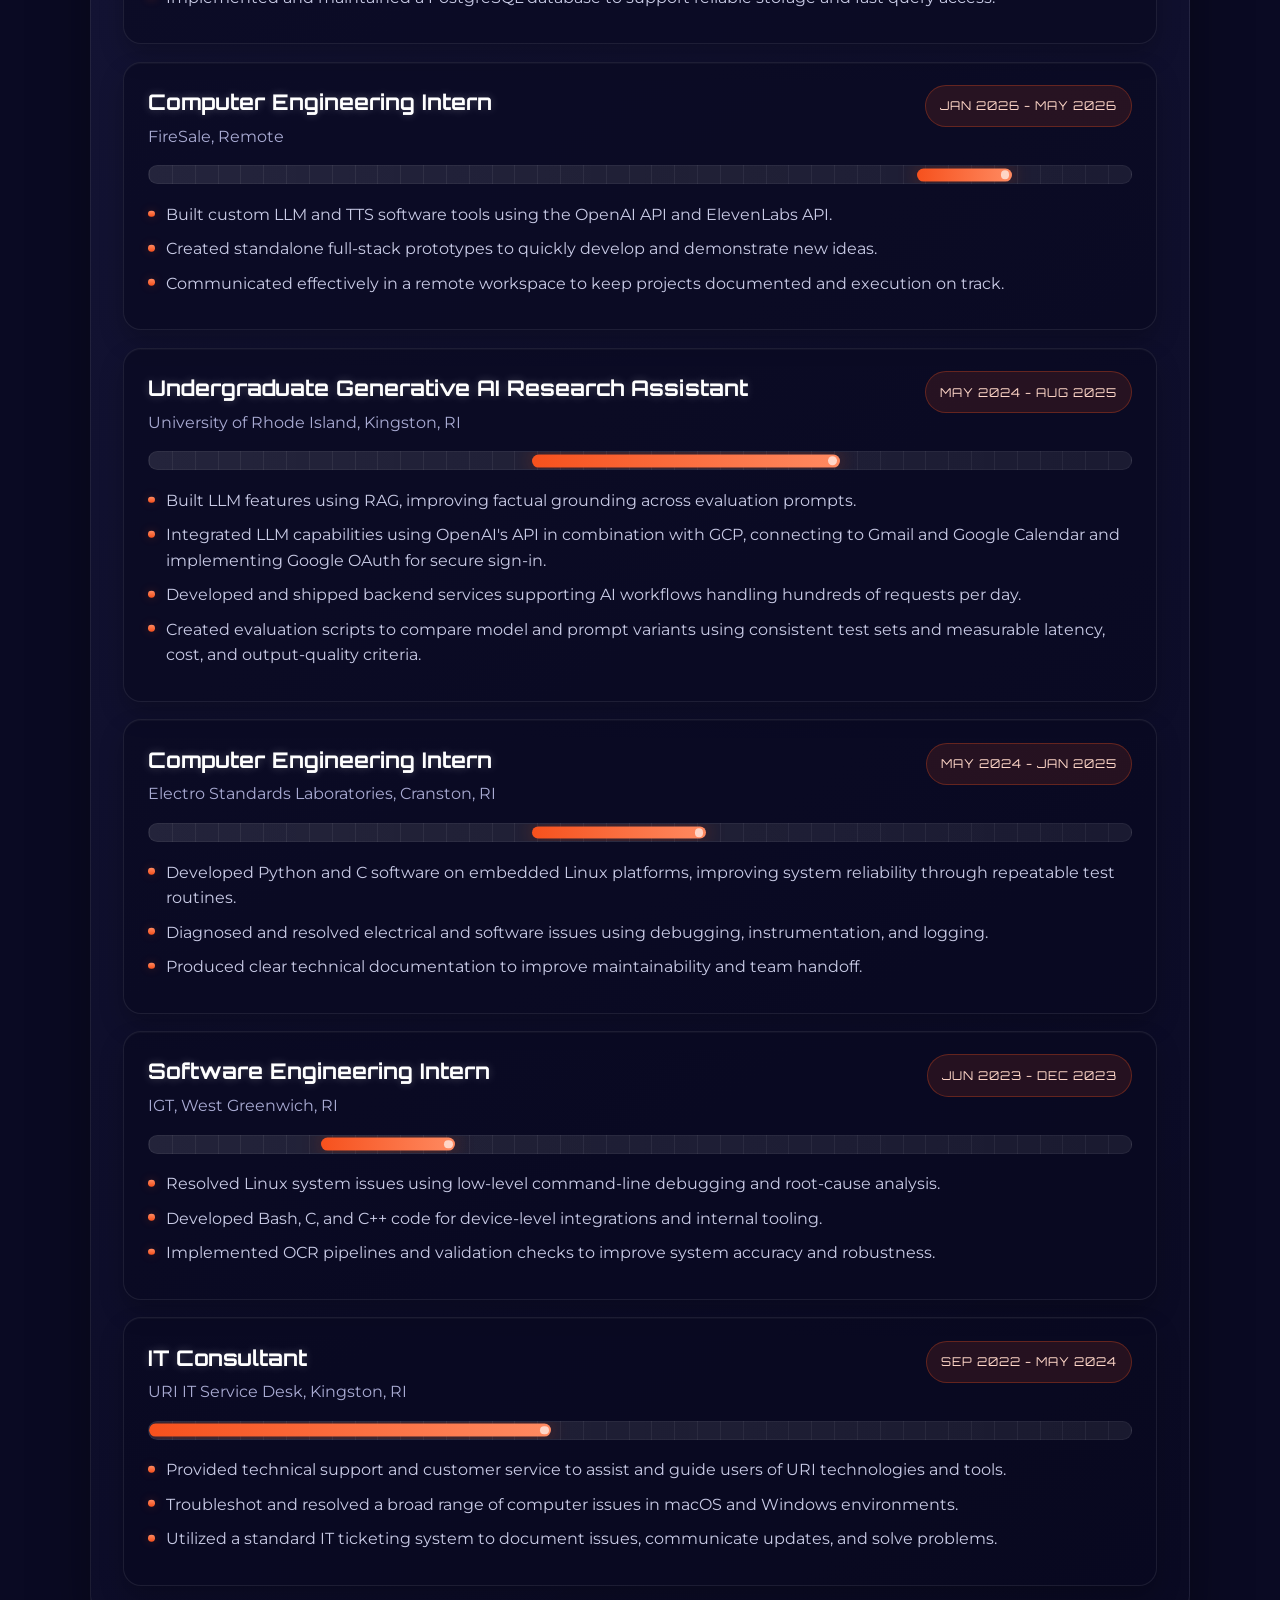
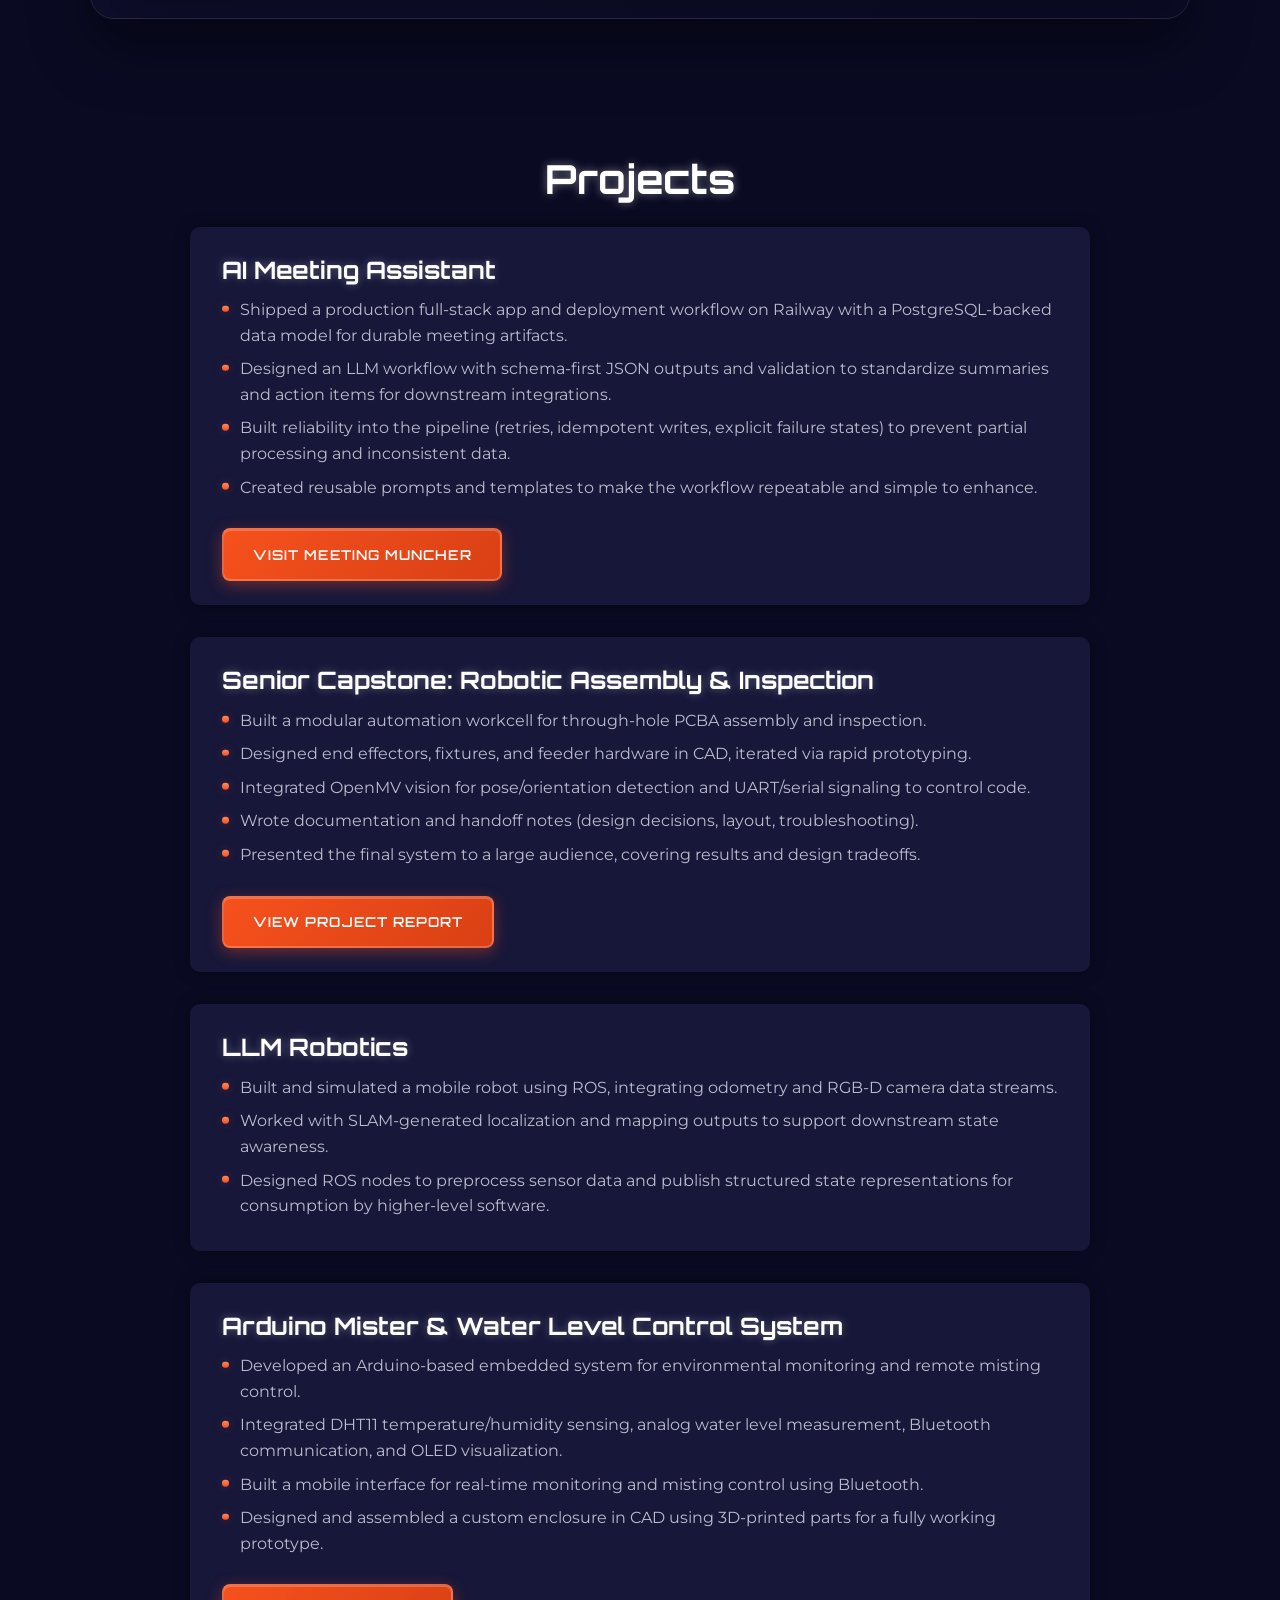
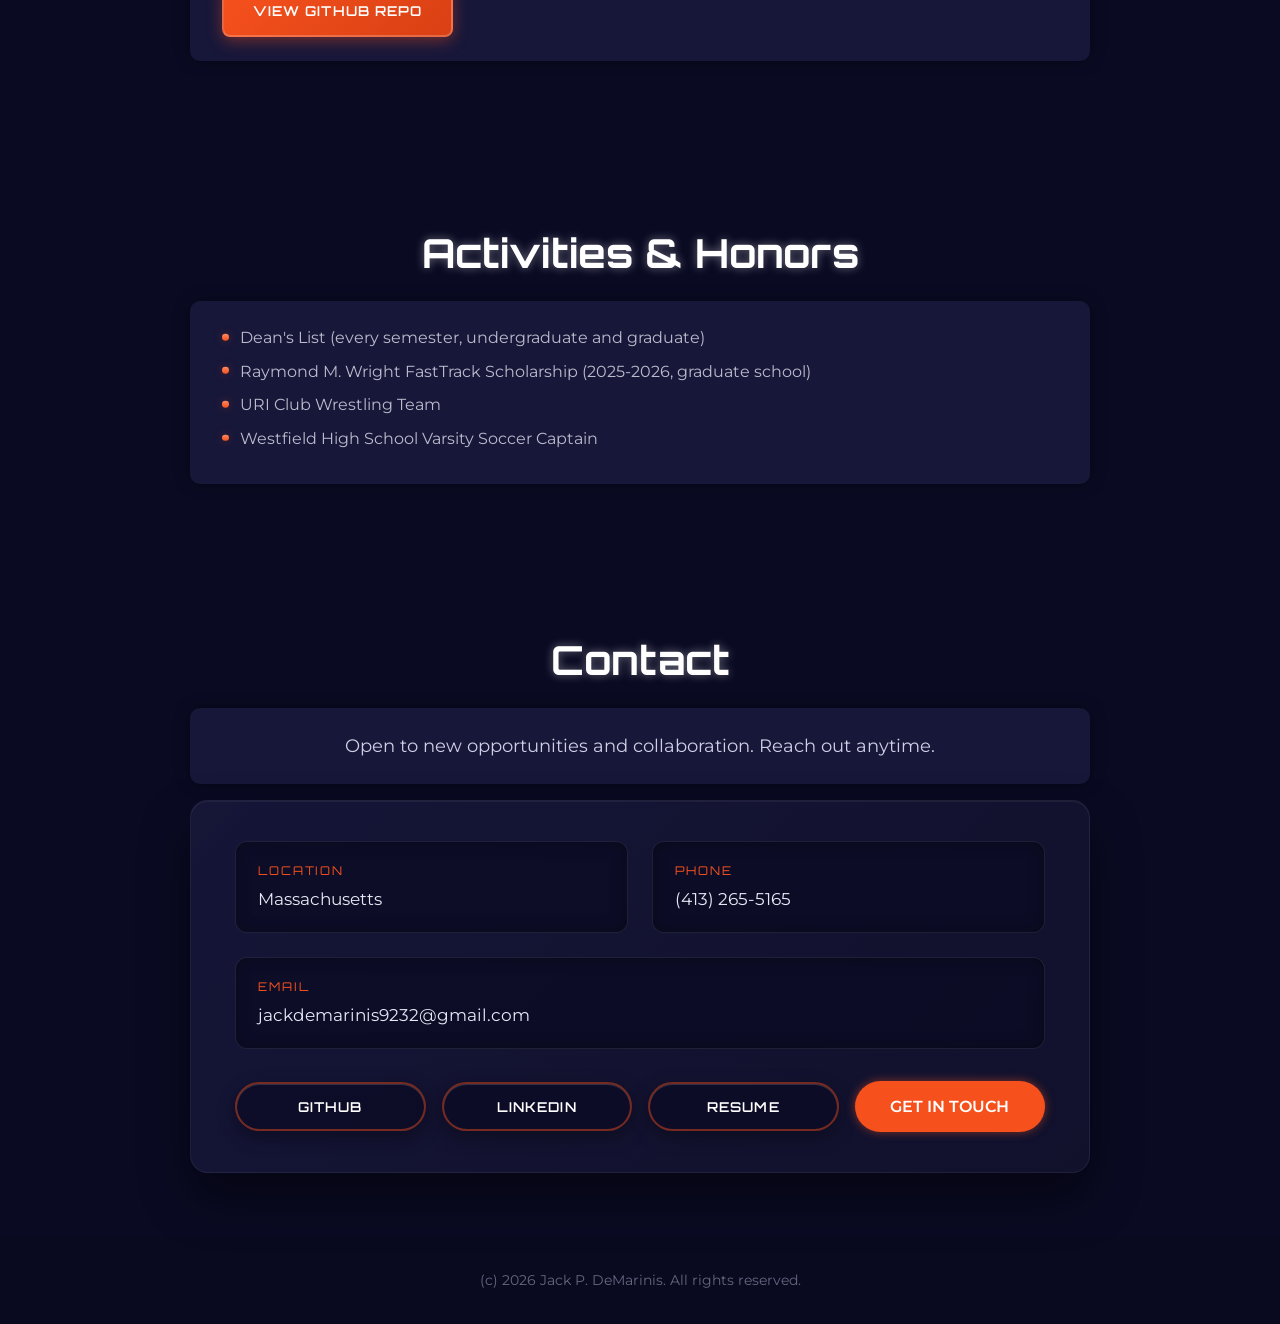
==== commit 7858cee0: "Toning brought down" ====
--- a/index.html
+++ b/index.html
@@ -396,7 +396,7 @@
 
     <script>
       document.addEventListener('DOMContentLoaded', () => {
-        const text = 'Software engineer building production C++ for phased array radar, plus generative AI systems and robotics software.';
+        const text = 'Computer engineer building generative AI systems, full-stack prototypes, and robotics software.';
         const target = document.getElementById('typewriter');
         let index = 0;
 
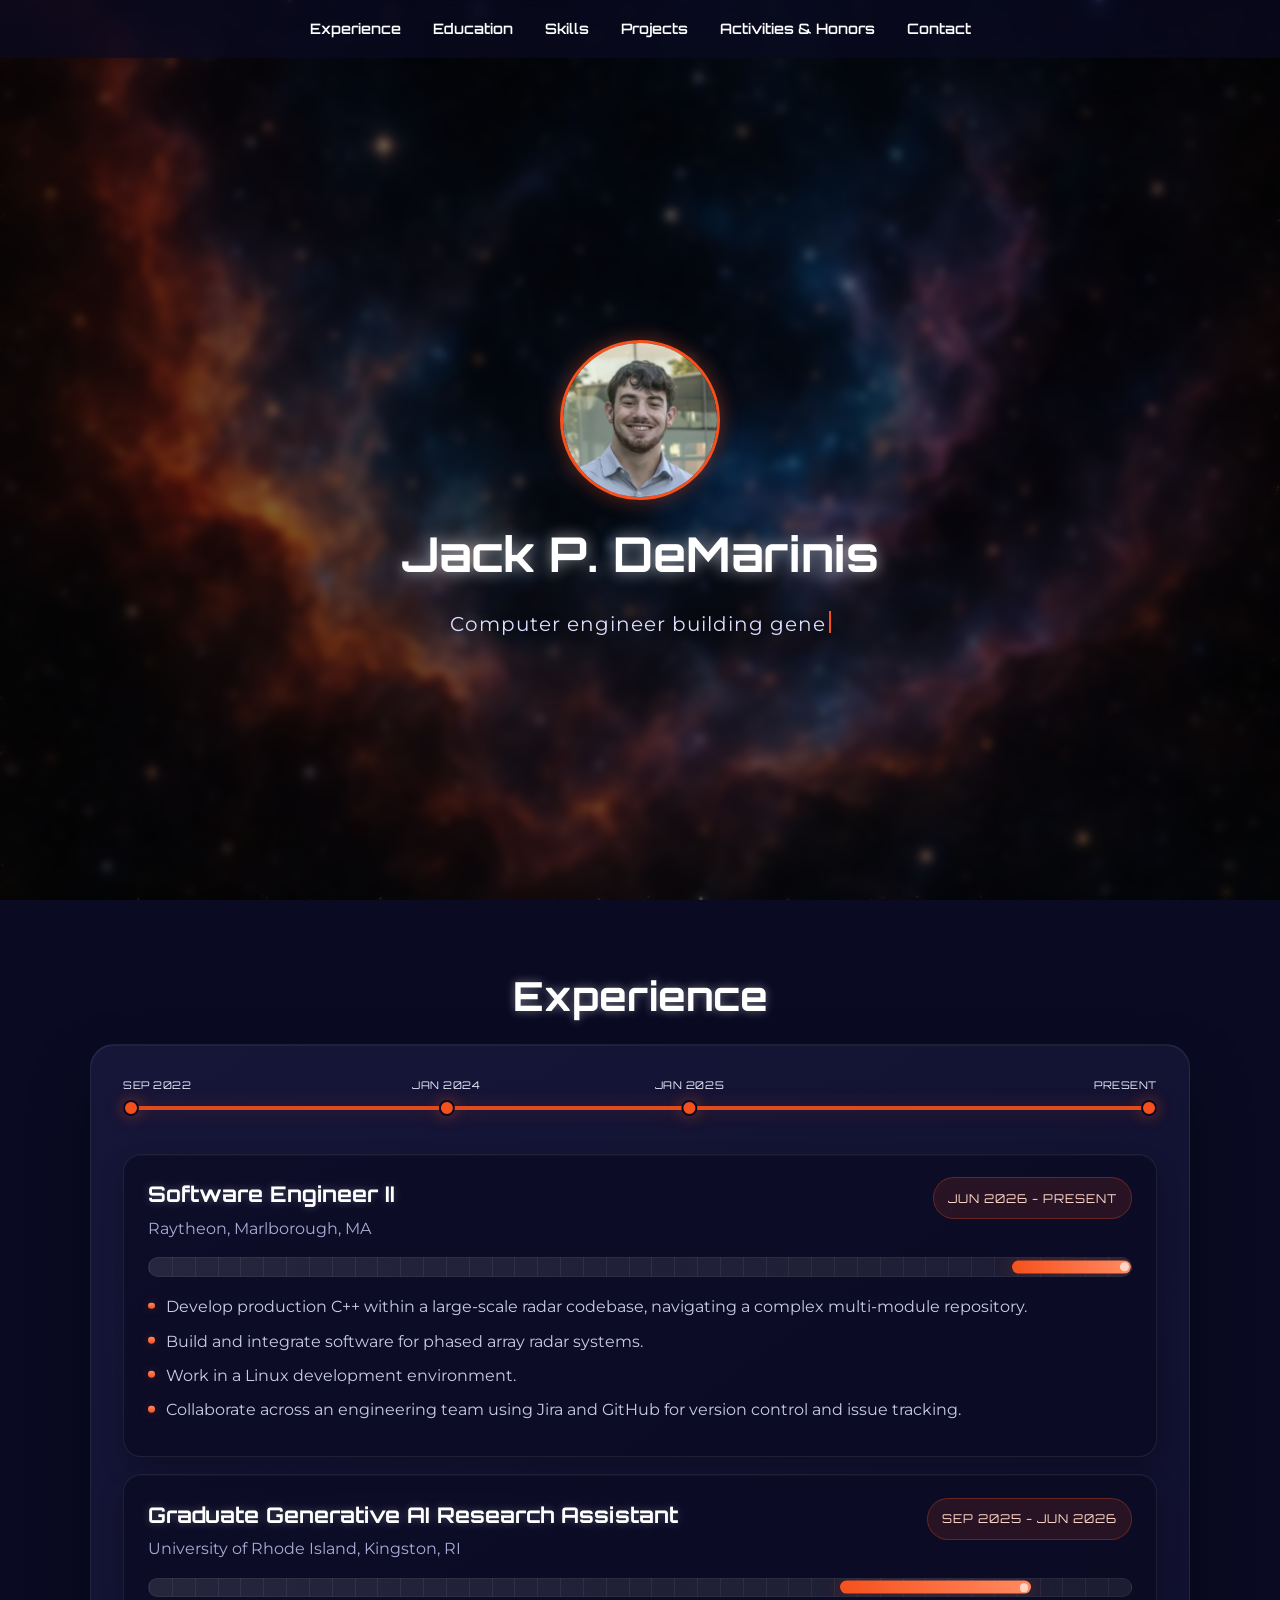
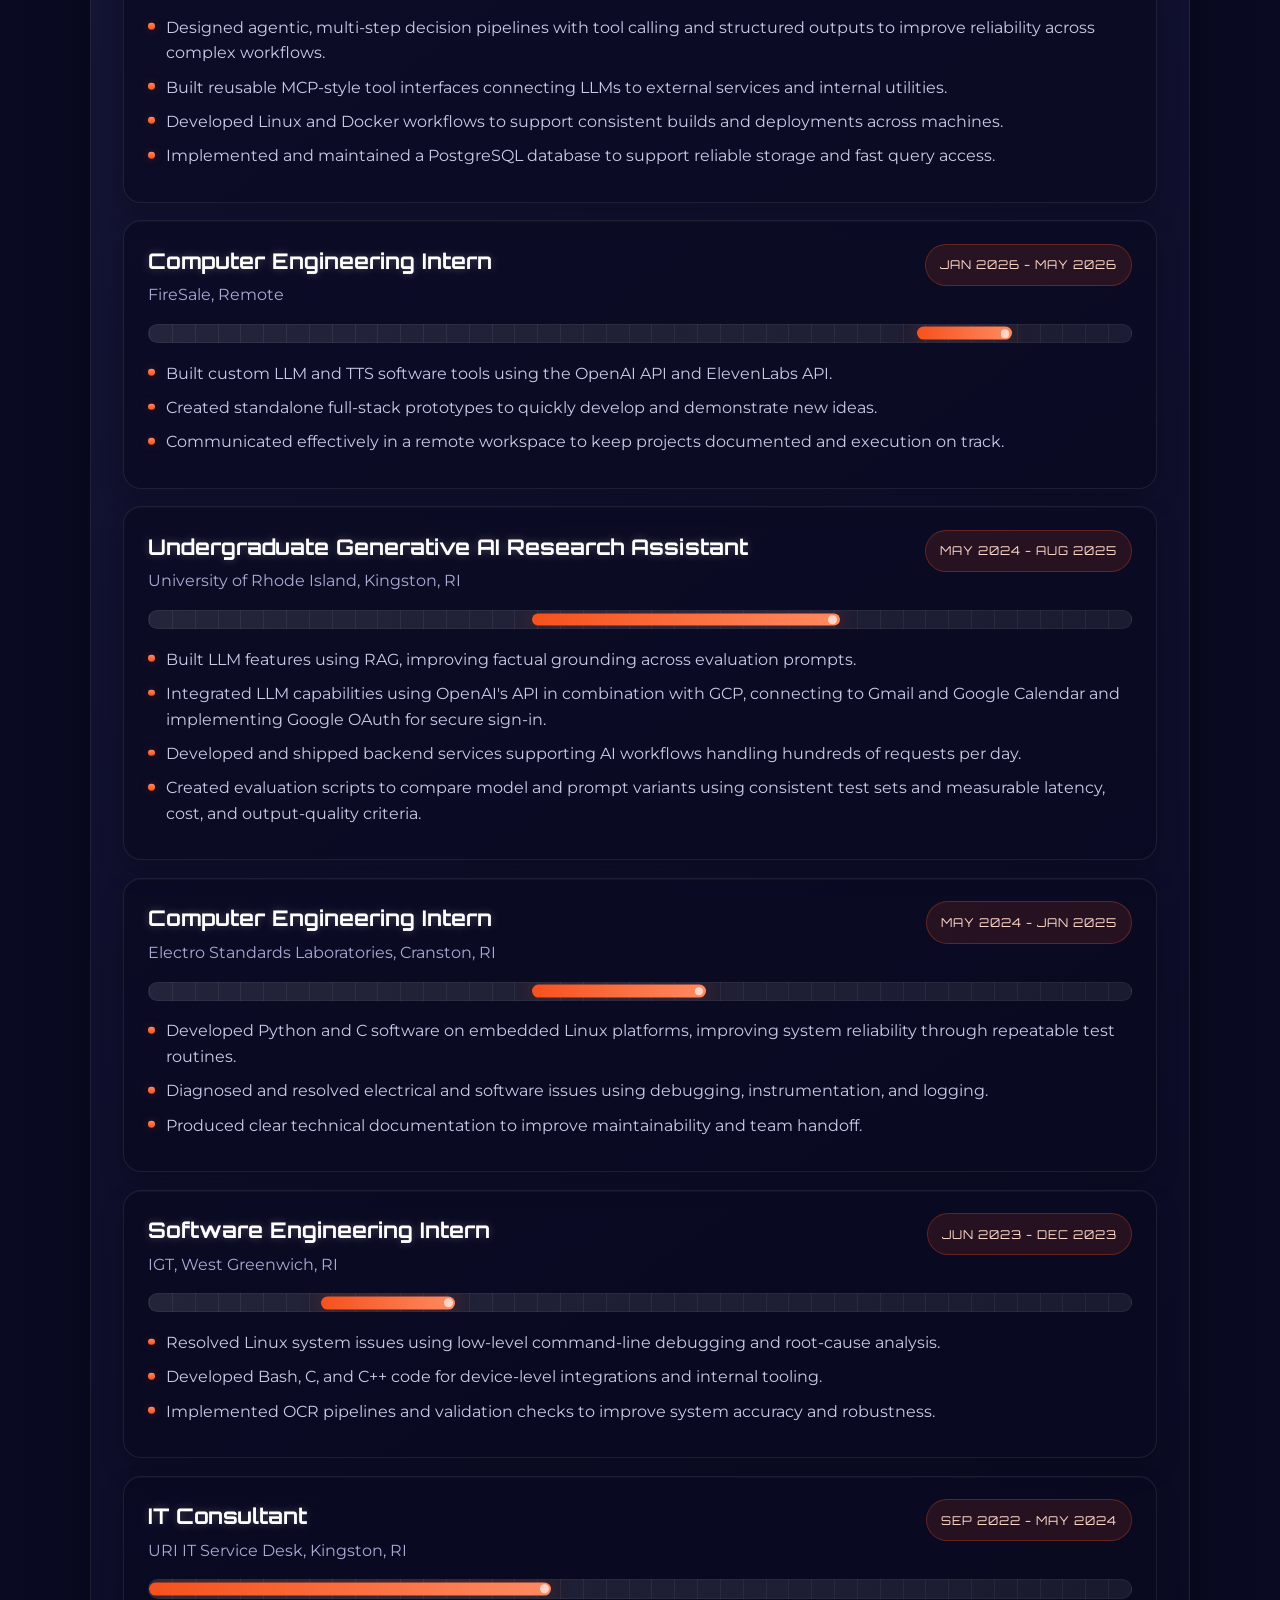
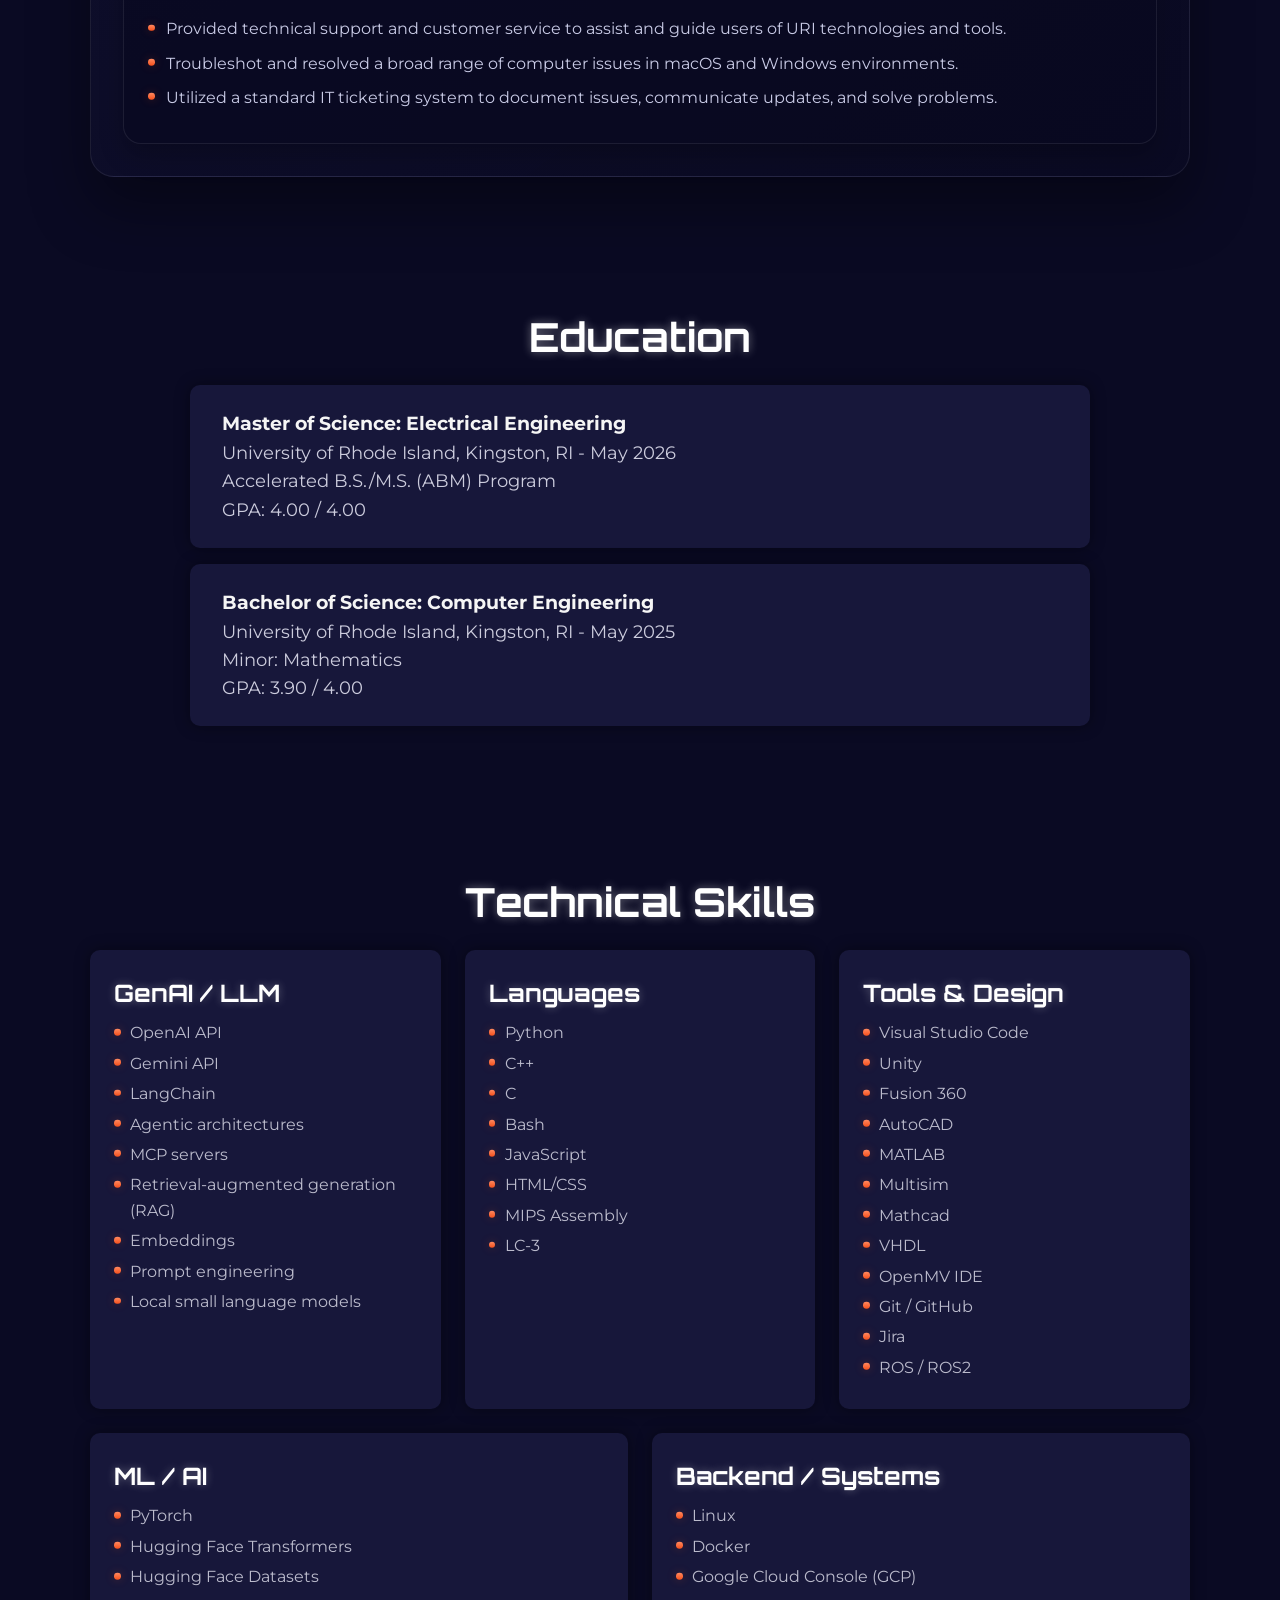
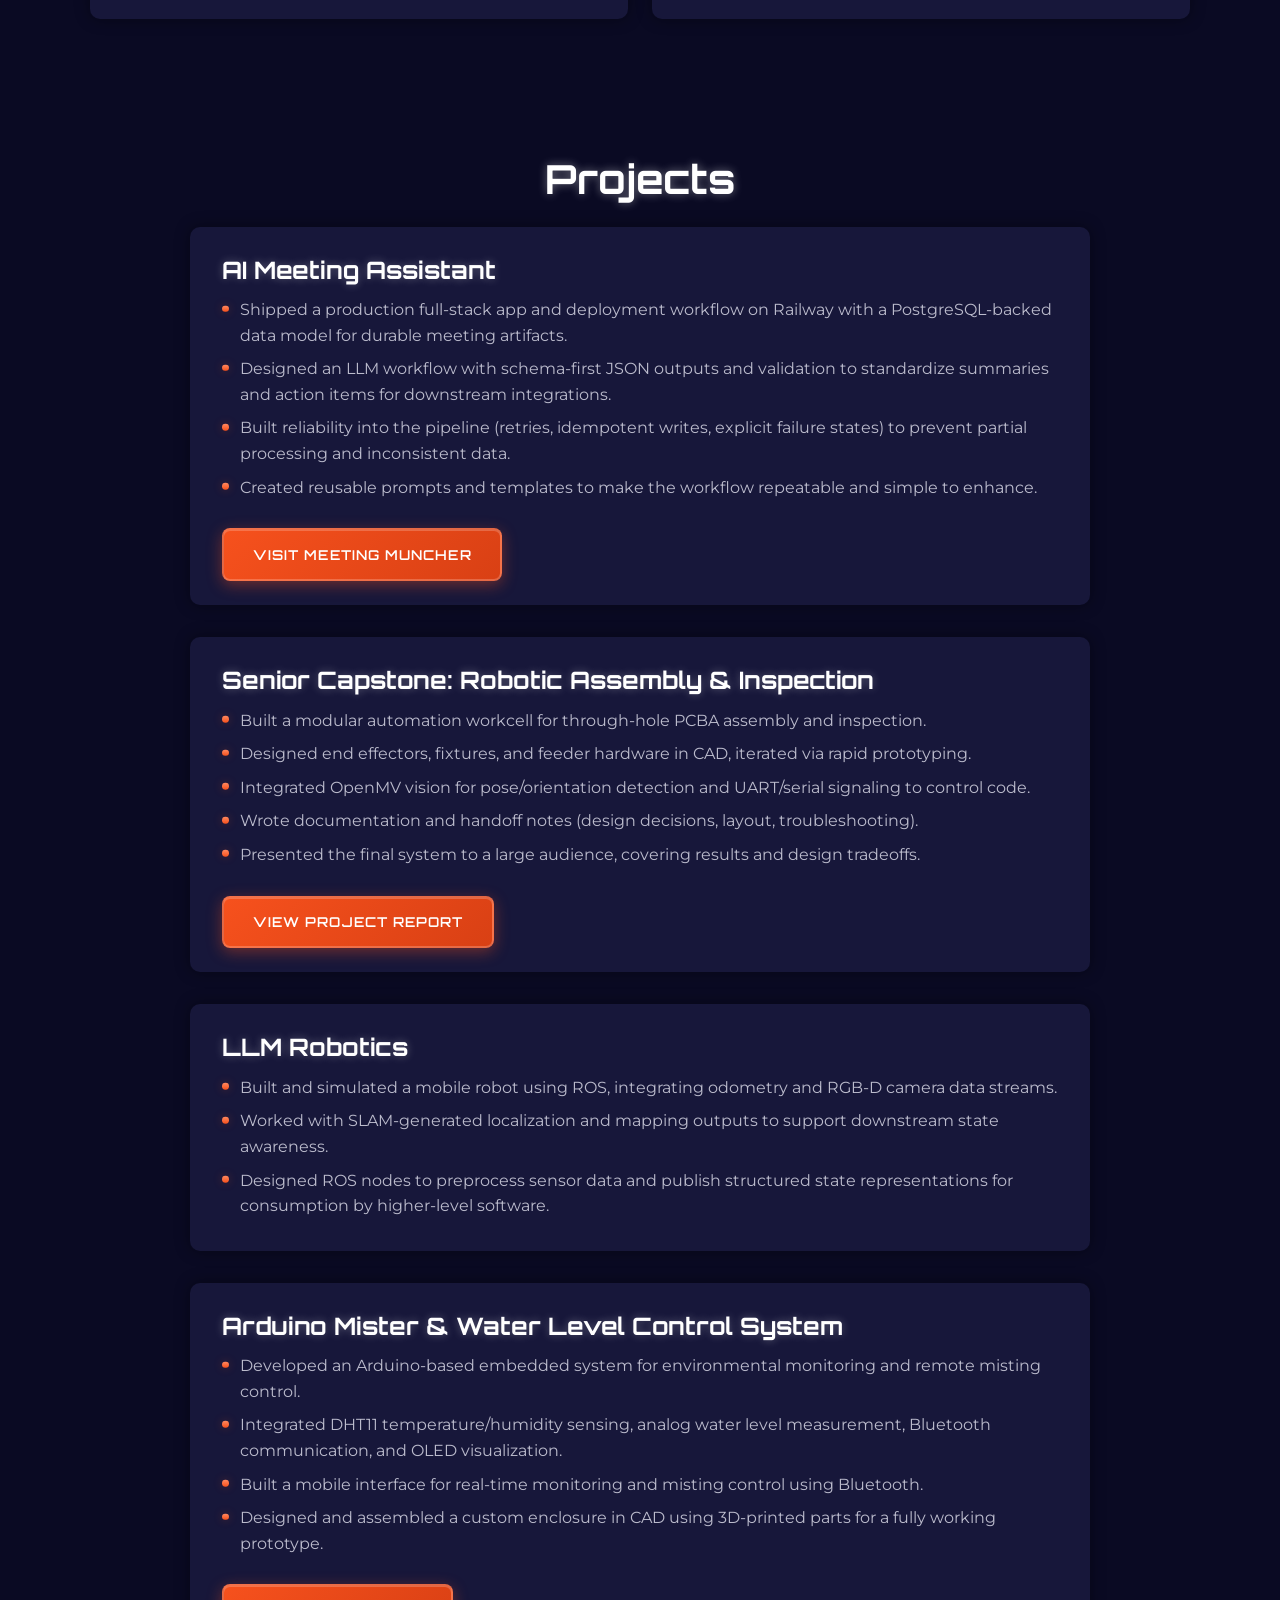
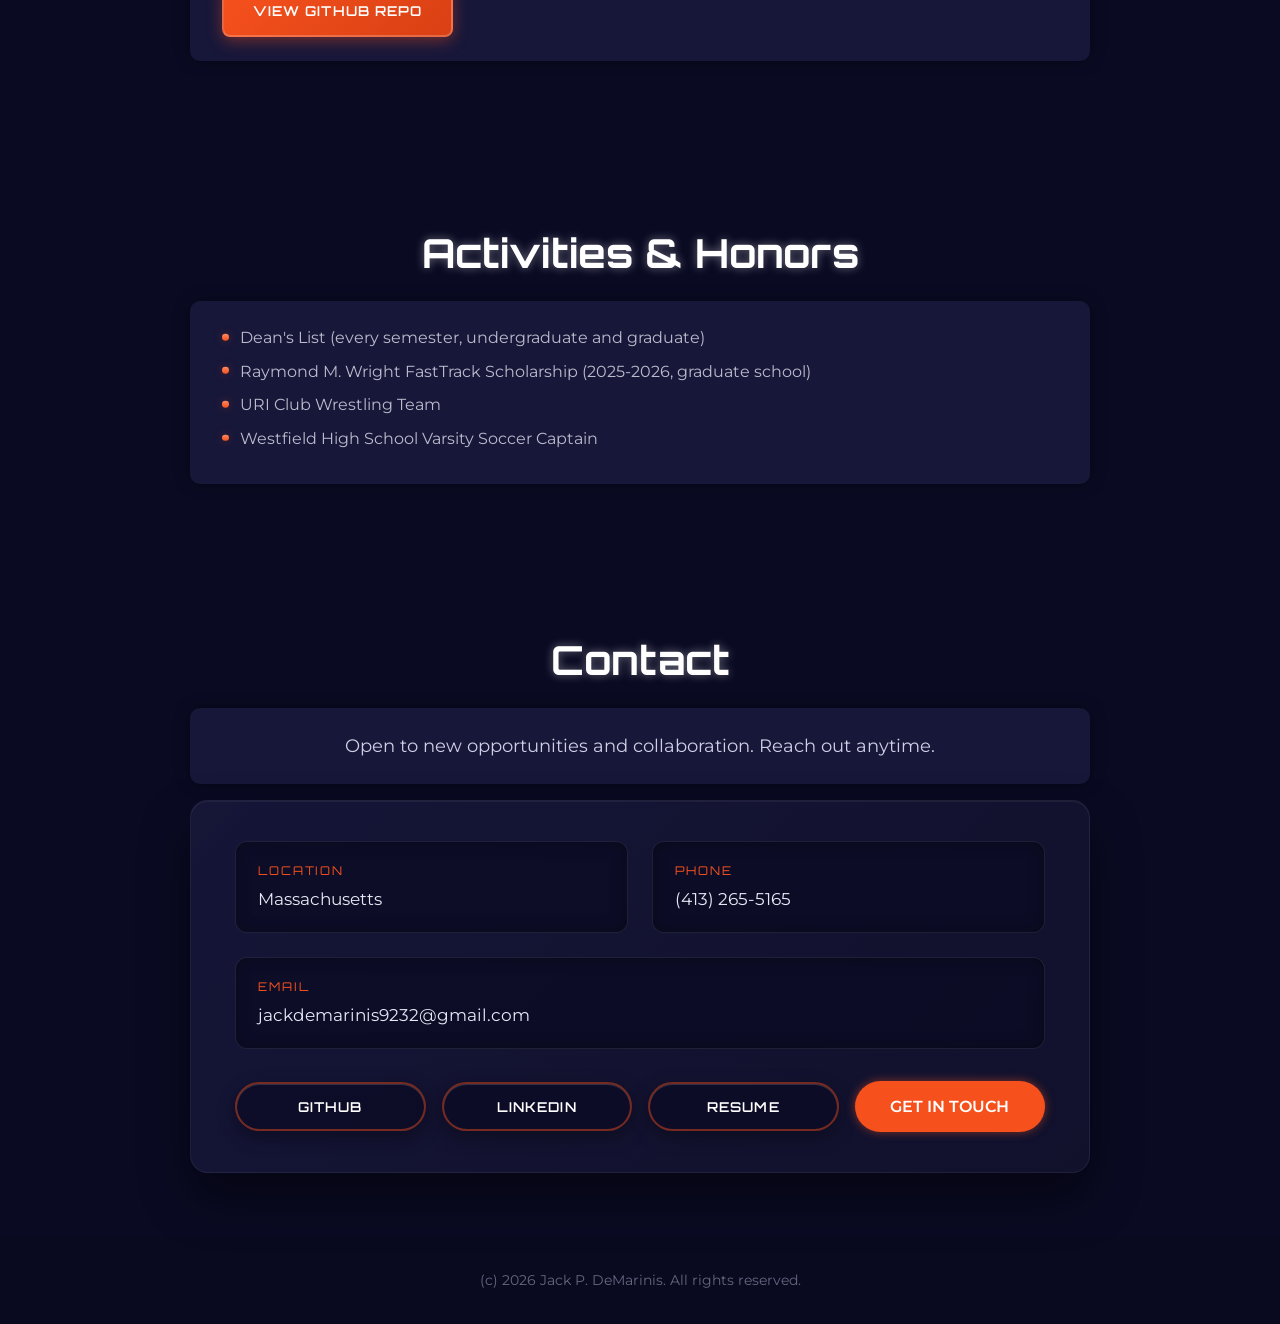
==== commit 548c8c25: "Not a graduate researcher anymore and moved experience" ====
--- a/index.html
+++ b/index.html
@@ -29,9 +29,9 @@
   <body>
     <nav class="navbar">
       <ul>
+        <li><a href="#experience">Experience</a></li>
         <li><a href="#education">Education</a></li>
         <li><a href="#skills">Skills</a></li>
-        <li><a href="#experience">Experience</a></li>
         <li><a href="#projects">Projects</a></li>
         <li><a href="#honors">Activities &amp; Honors</a></li>
         <li><a href="#contact">Contact</a></li>
@@ -60,6 +60,147 @@
     </header>
 
     <main>
+      <section id="experience" class="experience reveal">
+        <h2>Experience</h2>
+        <div class="timeline-board">
+          <div class="timeline-scale" aria-hidden="true">
+            <span data-date="2022-09-01">Sep 2022</span>
+            <span data-date="2024-01-01">Jan 2024</span>
+            <span data-date="2025-01-01">Jan 2025</span>
+            <span data-date="present">Present</span>
+          </div>
+
+          <article class="timeline-entry">
+            <div class="timeline-header">
+              <div>
+                <h3>Software Engineer II</h3>
+                <p>Raytheon, Marlborough, MA</p>
+              </div>
+              <time>Jun 2026 - Present</time>
+            </div>
+            <div class="timeline-track" aria-hidden="true">
+              <span class="timeline-bar timeline-bar-industry" data-start="2026-06-01" data-end="present"></span>
+            </div>
+            <ul>
+              <li>Develop production C++ within a large-scale radar codebase, navigating a complex multi-module repository.</li>
+              <li>Build and integrate software for phased array radar systems.</li>
+              <li>Work in a Linux development environment.</li>
+              <li>Collaborate across an engineering team using Jira and GitHub for version control and issue tracking.</li>
+            </ul>
+          </article>
+
+          <article class="timeline-entry">
+            <div class="timeline-header">
+              <div>
+                <h3>Graduate Generative AI Research Assistant</h3>
+                <p>University of Rhode Island, Kingston, RI</p>
+              </div>
+              <time>Sep 2025 - Jun 2026</time>
+            </div>
+            <div class="timeline-track" aria-hidden="true">
+              <span class="timeline-bar timeline-bar-research" data-start="2025-09-01" data-end="2026-06-30"></span>
+            </div>
+            <ul>
+              <li>Designed agentic, multi-step decision pipelines with tool calling and structured outputs to improve reliability across complex workflows.</li>
+              <li>Built reusable MCP-style tool interfaces connecting LLMs to external services and internal utilities.</li>
+              <li>Developed Linux and Docker workflows to support consistent builds and deployments across machines.</li>
+              <li>Implemented and maintained a PostgreSQL database to support reliable storage and fast query access.</li>
+            </ul>
+          </article>
+
+          <article class="timeline-entry">
+            <div class="timeline-header">
+              <div>
+                <h3>Computer Engineering Intern</h3>
+                <p>FireSale, Remote</p>
+              </div>
+              <time>Jan 2026 - May 2026</time>
+            </div>
+            <div class="timeline-track" aria-hidden="true">
+              <span class="timeline-bar timeline-bar-builder" data-start="2026-01-01" data-end="2026-05-31"></span>
+            </div>
+            <ul>
+              <li>Built custom LLM and TTS software tools using the OpenAI API and ElevenLabs API.</li>
+              <li>Created standalone full-stack prototypes to quickly develop and demonstrate new ideas.</li>
+              <li>Communicated effectively in a remote workspace to keep projects documented and execution on track.</li>
+            </ul>
+          </article>
+
+          <article class="timeline-entry">
+            <div class="timeline-header">
+              <div>
+                <h3>Undergraduate Generative AI Research Assistant</h3>
+                <p>University of Rhode Island, Kingston, RI</p>
+              </div>
+              <time>May 2024 - Aug 2025</time>
+            </div>
+            <div class="timeline-track" aria-hidden="true">
+              <span class="timeline-bar timeline-bar-research-alt" data-start="2024-05-01" data-end="2025-08-31"></span>
+            </div>
+            <ul>
+              <li>Built LLM features using RAG, improving factual grounding across evaluation prompts.</li>
+              <li>Integrated LLM capabilities using OpenAI&apos;s API in combination with GCP, connecting to Gmail and Google Calendar and implementing Google OAuth for secure sign-in.</li>
+              <li>Developed and shipped backend services supporting AI workflows handling hundreds of requests per day.</li>
+              <li>Created evaluation scripts to compare model and prompt variants using consistent test sets and measurable latency, cost, and output-quality criteria.</li>
+            </ul>
+          </article>
+
+          <article class="timeline-entry">
+            <div class="timeline-header">
+              <div>
+                <h3>Computer Engineering Intern</h3>
+                <p>Electro Standards Laboratories, Cranston, RI</p>
+              </div>
+              <time>May 2024 - Jan 2025</time>
+            </div>
+            <div class="timeline-track" aria-hidden="true">
+              <span class="timeline-bar timeline-bar-industry" data-start="2024-05-01" data-end="2025-01-31"></span>
+            </div>
+            <ul>
+              <li>Developed Python and C software on embedded Linux platforms, improving system reliability through repeatable test routines.</li>
+              <li>Diagnosed and resolved electrical and software issues using debugging, instrumentation, and logging.</li>
+              <li>Produced clear technical documentation to improve maintainability and team handoff.</li>
+            </ul>
+          </article>
+
+          <article class="timeline-entry">
+            <div class="timeline-header">
+              <div>
+                <h3>Software Engineering Intern</h3>
+                <p>IGT, West Greenwich, RI</p>
+              </div>
+              <time>Jun 2023 - Dec 2023</time>
+            </div>
+            <div class="timeline-track" aria-hidden="true">
+              <span class="timeline-bar timeline-bar-industry-alt" data-start="2023-06-01" data-end="2023-12-31"></span>
+            </div>
+            <ul>
+              <li>Resolved Linux system issues using low-level command-line debugging and root-cause analysis.</li>
+              <li>Developed Bash, C, and C++ code for device-level integrations and internal tooling.</li>
+              <li>Implemented OCR pipelines and validation checks to improve system accuracy and robustness.</li>
+            </ul>
+          </article>
+
+          <article class="timeline-entry">
+            <div class="timeline-header">
+              <div>
+                <h3>IT Consultant</h3>
+                <p>URI IT Service Desk, Kingston, RI</p>
+              </div>
+              <time>Sep 2022 - May 2024</time>
+            </div>
+            <div class="timeline-track" aria-hidden="true">
+              <span class="timeline-bar timeline-bar-support" data-start="2022-09-01" data-end="2024-05-31"></span>
+            </div>
+            <ul>
+              <li>Provided technical support and customer service to assist and guide users of URI technologies and tools.</li>
+              <li>Troubleshot and resolved a broad range of computer issues in macOS and Windows environments.</li>
+              <li>Utilized a standard IT ticketing system to document issues, communicate updates, and solve problems.</li>
+            </ul>
+          </article>
+        </div>
+      </section>
+
       <section id="education" class="education reveal">
         <h2>Education</h2>
         <div class="education-entry">
@@ -139,147 +280,6 @@
               <li>Google Cloud Console (GCP)</li>
             </ul>
           </div>
-        </div>
-      </section>
-
-      <section id="experience" class="experience reveal">
-        <h2>Experience</h2>
-        <div class="timeline-board">
-          <div class="timeline-scale" aria-hidden="true">
-            <span data-date="2022-09-01">Sep 2022</span>
-            <span data-date="2024-01-01">Jan 2024</span>
-            <span data-date="2025-01-01">Jan 2025</span>
-            <span data-date="present">Present</span>
-          </div>
-
-          <article class="timeline-entry">
-            <div class="timeline-header">
-              <div>
-                <h3>Software Engineer II</h3>
-                <p>Raytheon, Marlborough, MA</p>
-              </div>
-              <time>Jun 2026 - Present</time>
-            </div>
-            <div class="timeline-track" aria-hidden="true">
-              <span class="timeline-bar timeline-bar-industry" data-start="2026-06-01" data-end="present"></span>
-            </div>
-            <ul>
-              <li>Develop production C++ within a large-scale radar codebase, navigating a complex multi-module repository.</li>
-              <li>Build and integrate software for phased array radar systems.</li>
-              <li>Work in a Linux development environment.</li>
-              <li>Collaborate across an engineering team using Jira and GitHub for version control and issue tracking.</li>
-            </ul>
-          </article>
-
-          <article class="timeline-entry">
-            <div class="timeline-header">
-              <div>
-                <h3>Graduate Generative AI Research Assistant</h3>
-                <p>University of Rhode Island, Kingston, RI</p>
-              </div>
-              <time>Sep 2025 - Present</time>
-            </div>
-            <div class="timeline-track" aria-hidden="true">
-              <span class="timeline-bar timeline-bar-research" data-start="2025-09-01" data-end="present"></span>
-            </div>
-            <ul>
-              <li>Designed agentic, multi-step decision pipelines with tool calling and structured outputs to improve reliability across complex workflows.</li>
-              <li>Built reusable MCP-style tool interfaces connecting LLMs to external services and internal utilities.</li>
-              <li>Developed Linux and Docker workflows to support consistent builds and deployments across machines.</li>
-              <li>Implemented and maintained a PostgreSQL database to support reliable storage and fast query access.</li>
-            </ul>
-          </article>
-
-          <article class="timeline-entry">
-            <div class="timeline-header">
-              <div>
-                <h3>Computer Engineering Intern</h3>
-                <p>FireSale, Remote</p>
-              </div>
-              <time>Jan 2026 - May 2026</time>
-            </div>
-            <div class="timeline-track" aria-hidden="true">
-              <span class="timeline-bar timeline-bar-builder" data-start="2026-01-01" data-end="2026-05-31"></span>
-            </div>
-            <ul>
-              <li>Built custom LLM and TTS software tools using the OpenAI API and ElevenLabs API.</li>
-              <li>Created standalone full-stack prototypes to quickly develop and demonstrate new ideas.</li>
-              <li>Communicated effectively in a remote workspace to keep projects documented and execution on track.</li>
-            </ul>
-          </article>
-
-          <article class="timeline-entry">
-            <div class="timeline-header">
-              <div>
-                <h3>Undergraduate Generative AI Research Assistant</h3>
-                <p>University of Rhode Island, Kingston, RI</p>
-              </div>
-              <time>May 2024 - Aug 2025</time>
-            </div>
-            <div class="timeline-track" aria-hidden="true">
-              <span class="timeline-bar timeline-bar-research-alt" data-start="2024-05-01" data-end="2025-08-31"></span>
-            </div>
-            <ul>
-              <li>Built LLM features using RAG, improving factual grounding across evaluation prompts.</li>
-              <li>Integrated LLM capabilities using OpenAI&apos;s API in combination with GCP, connecting to Gmail and Google Calendar and implementing Google OAuth for secure sign-in.</li>
-              <li>Developed and shipped backend services supporting AI workflows handling hundreds of requests per day.</li>
-              <li>Created evaluation scripts to compare model and prompt variants using consistent test sets and measurable latency, cost, and output-quality criteria.</li>
-            </ul>
-          </article>
-
-          <article class="timeline-entry">
-            <div class="timeline-header">
-              <div>
-                <h3>Computer Engineering Intern</h3>
-                <p>Electro Standards Laboratories, Cranston, RI</p>
-              </div>
-              <time>May 2024 - Jan 2025</time>
-            </div>
-            <div class="timeline-track" aria-hidden="true">
-              <span class="timeline-bar timeline-bar-industry" data-start="2024-05-01" data-end="2025-01-31"></span>
-            </div>
-            <ul>
-              <li>Developed Python and C software on embedded Linux platforms, improving system reliability through repeatable test routines.</li>
-              <li>Diagnosed and resolved electrical and software issues using debugging, instrumentation, and logging.</li>
-              <li>Produced clear technical documentation to improve maintainability and team handoff.</li>
-            </ul>
-          </article>
-
-          <article class="timeline-entry">
-            <div class="timeline-header">
-              <div>
-                <h3>Software Engineering Intern</h3>
-                <p>IGT, West Greenwich, RI</p>
-              </div>
-              <time>Jun 2023 - Dec 2023</time>
-            </div>
-            <div class="timeline-track" aria-hidden="true">
-              <span class="timeline-bar timeline-bar-industry-alt" data-start="2023-06-01" data-end="2023-12-31"></span>
-            </div>
-            <ul>
-              <li>Resolved Linux system issues using low-level command-line debugging and root-cause analysis.</li>
-              <li>Developed Bash, C, and C++ code for device-level integrations and internal tooling.</li>
-              <li>Implemented OCR pipelines and validation checks to improve system accuracy and robustness.</li>
-            </ul>
-          </article>
-
-          <article class="timeline-entry">
-            <div class="timeline-header">
-              <div>
-                <h3>IT Consultant</h3>
-                <p>URI IT Service Desk, Kingston, RI</p>
-              </div>
-              <time>Sep 2022 - May 2024</time>
-            </div>
-            <div class="timeline-track" aria-hidden="true">
-              <span class="timeline-bar timeline-bar-support" data-start="2022-09-01" data-end="2024-05-31"></span>
-            </div>
-            <ul>
-              <li>Provided technical support and customer service to assist and guide users of URI technologies and tools.</li>
-              <li>Troubleshot and resolved a broad range of computer issues in macOS and Windows environments.</li>
-              <li>Utilized a standard IT ticketing system to document issues, communicate updates, and solve problems.</li>
-            </ul>
-          </article>
         </div>
       </section>
 
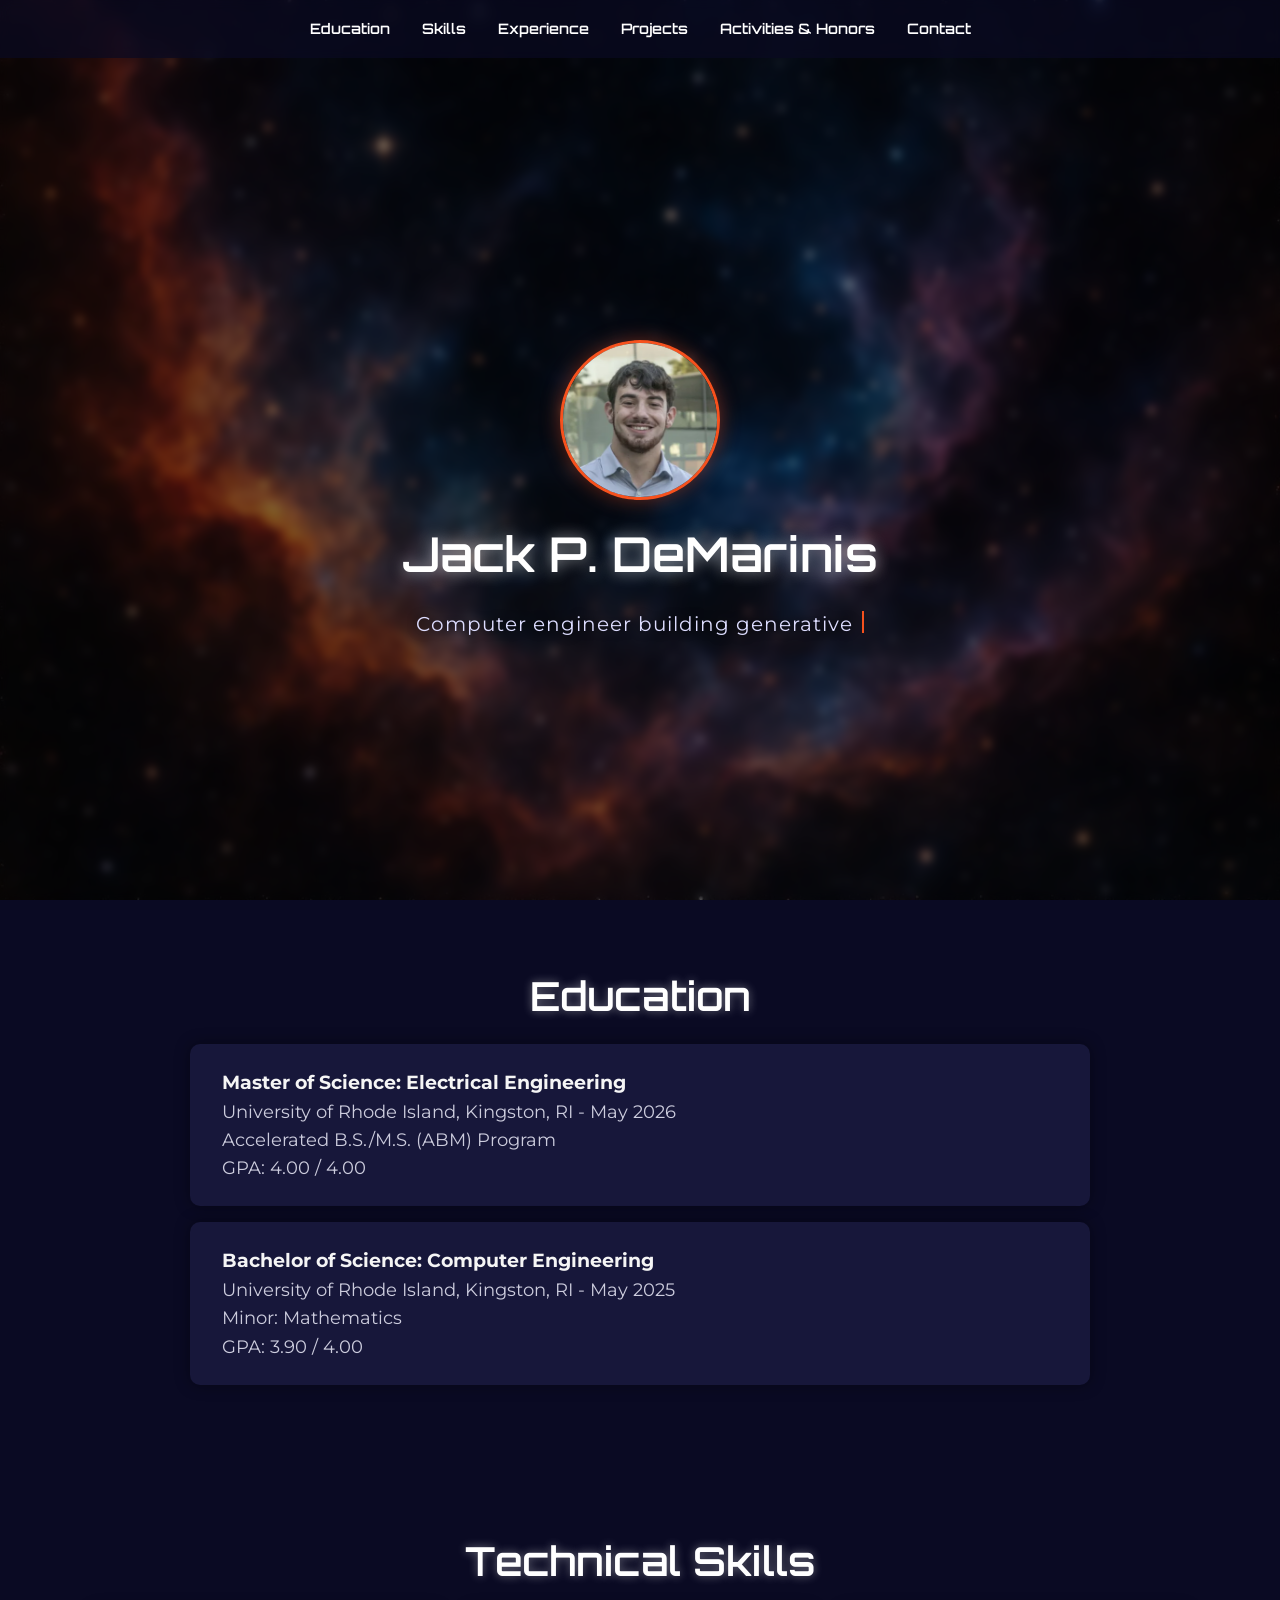
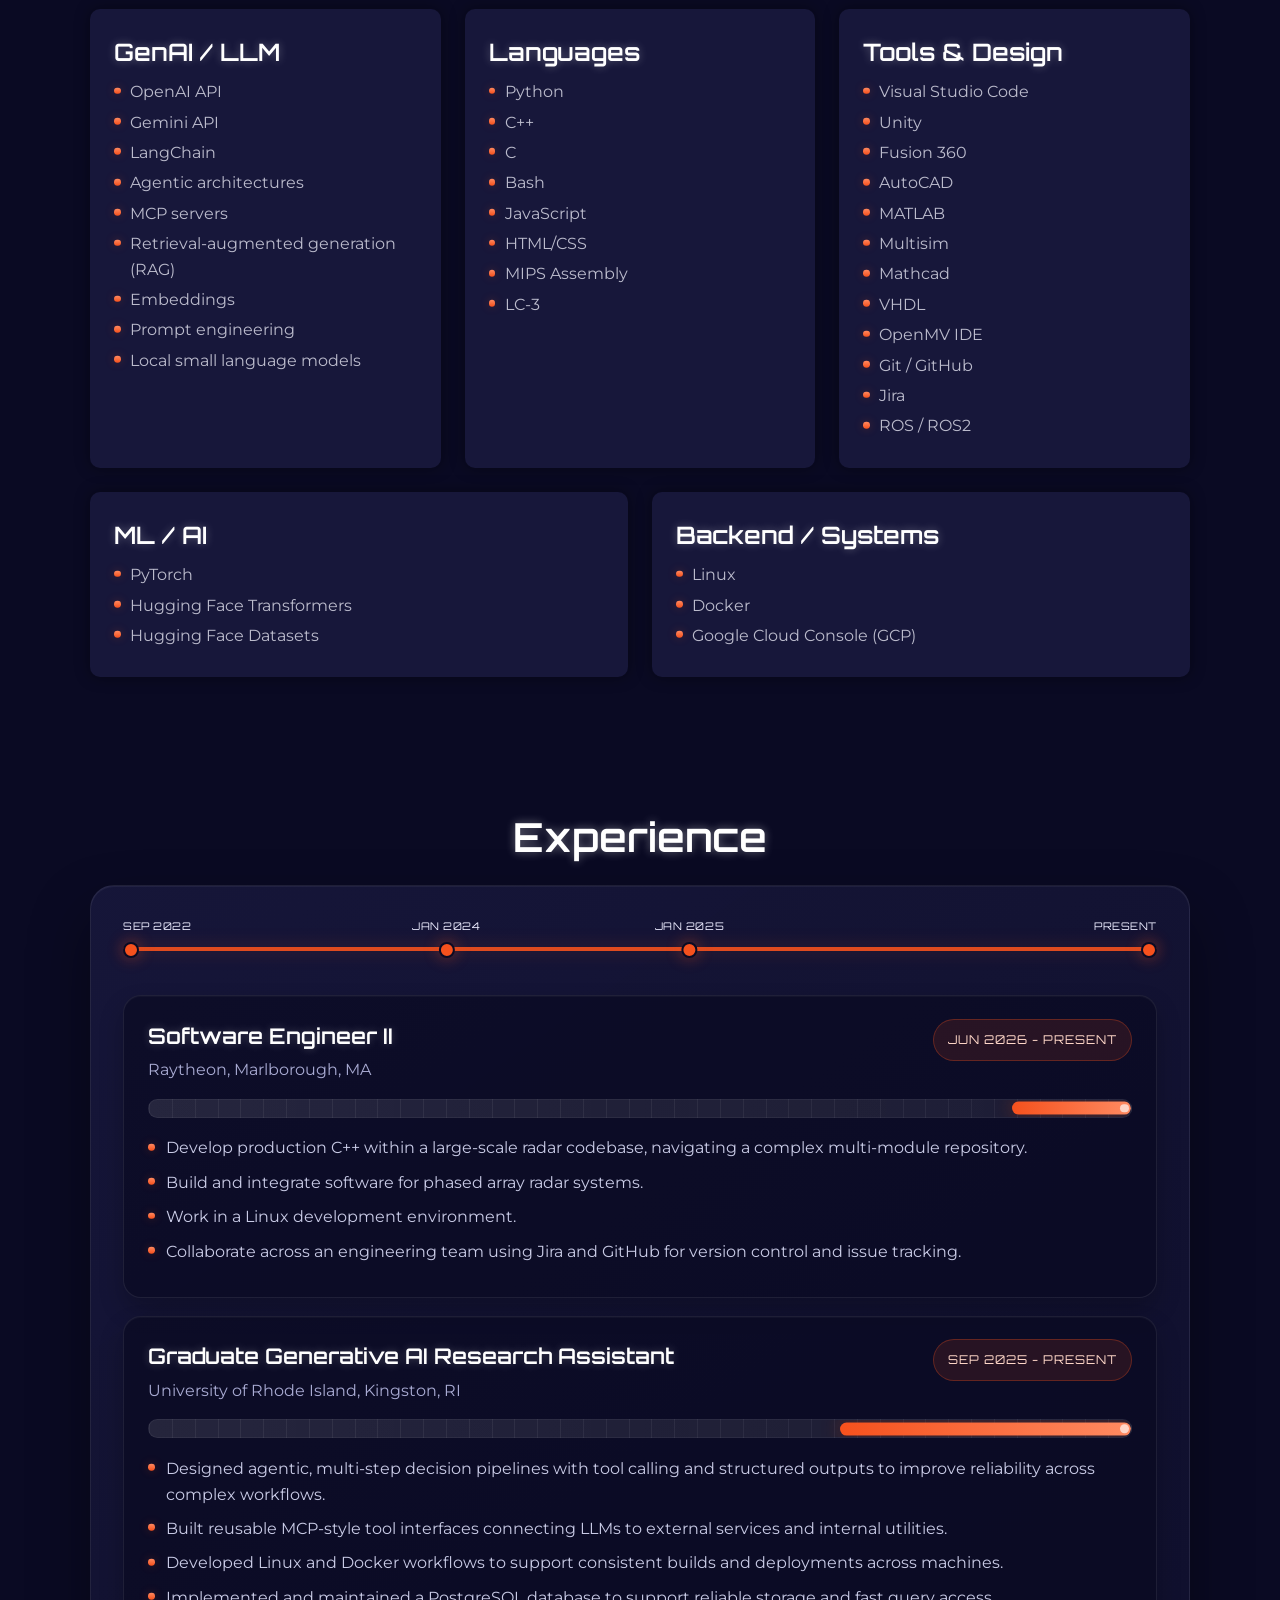
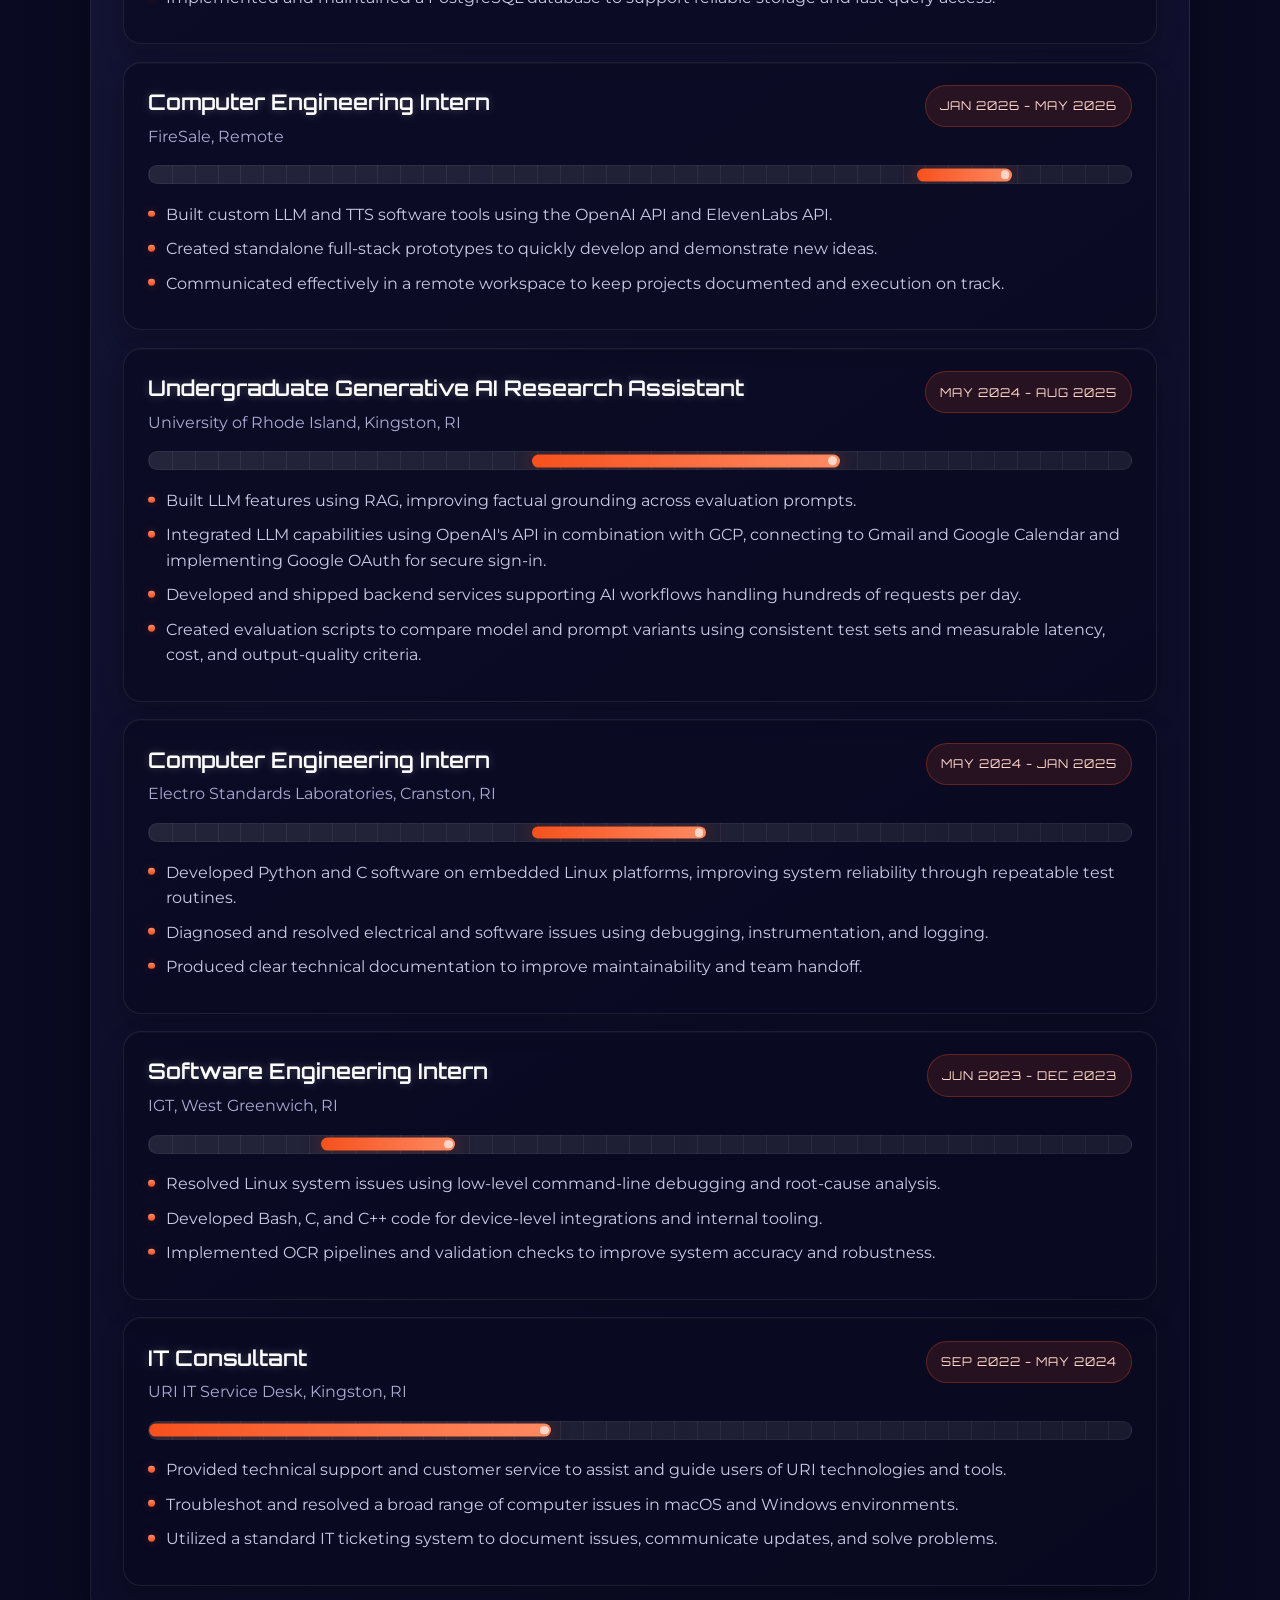
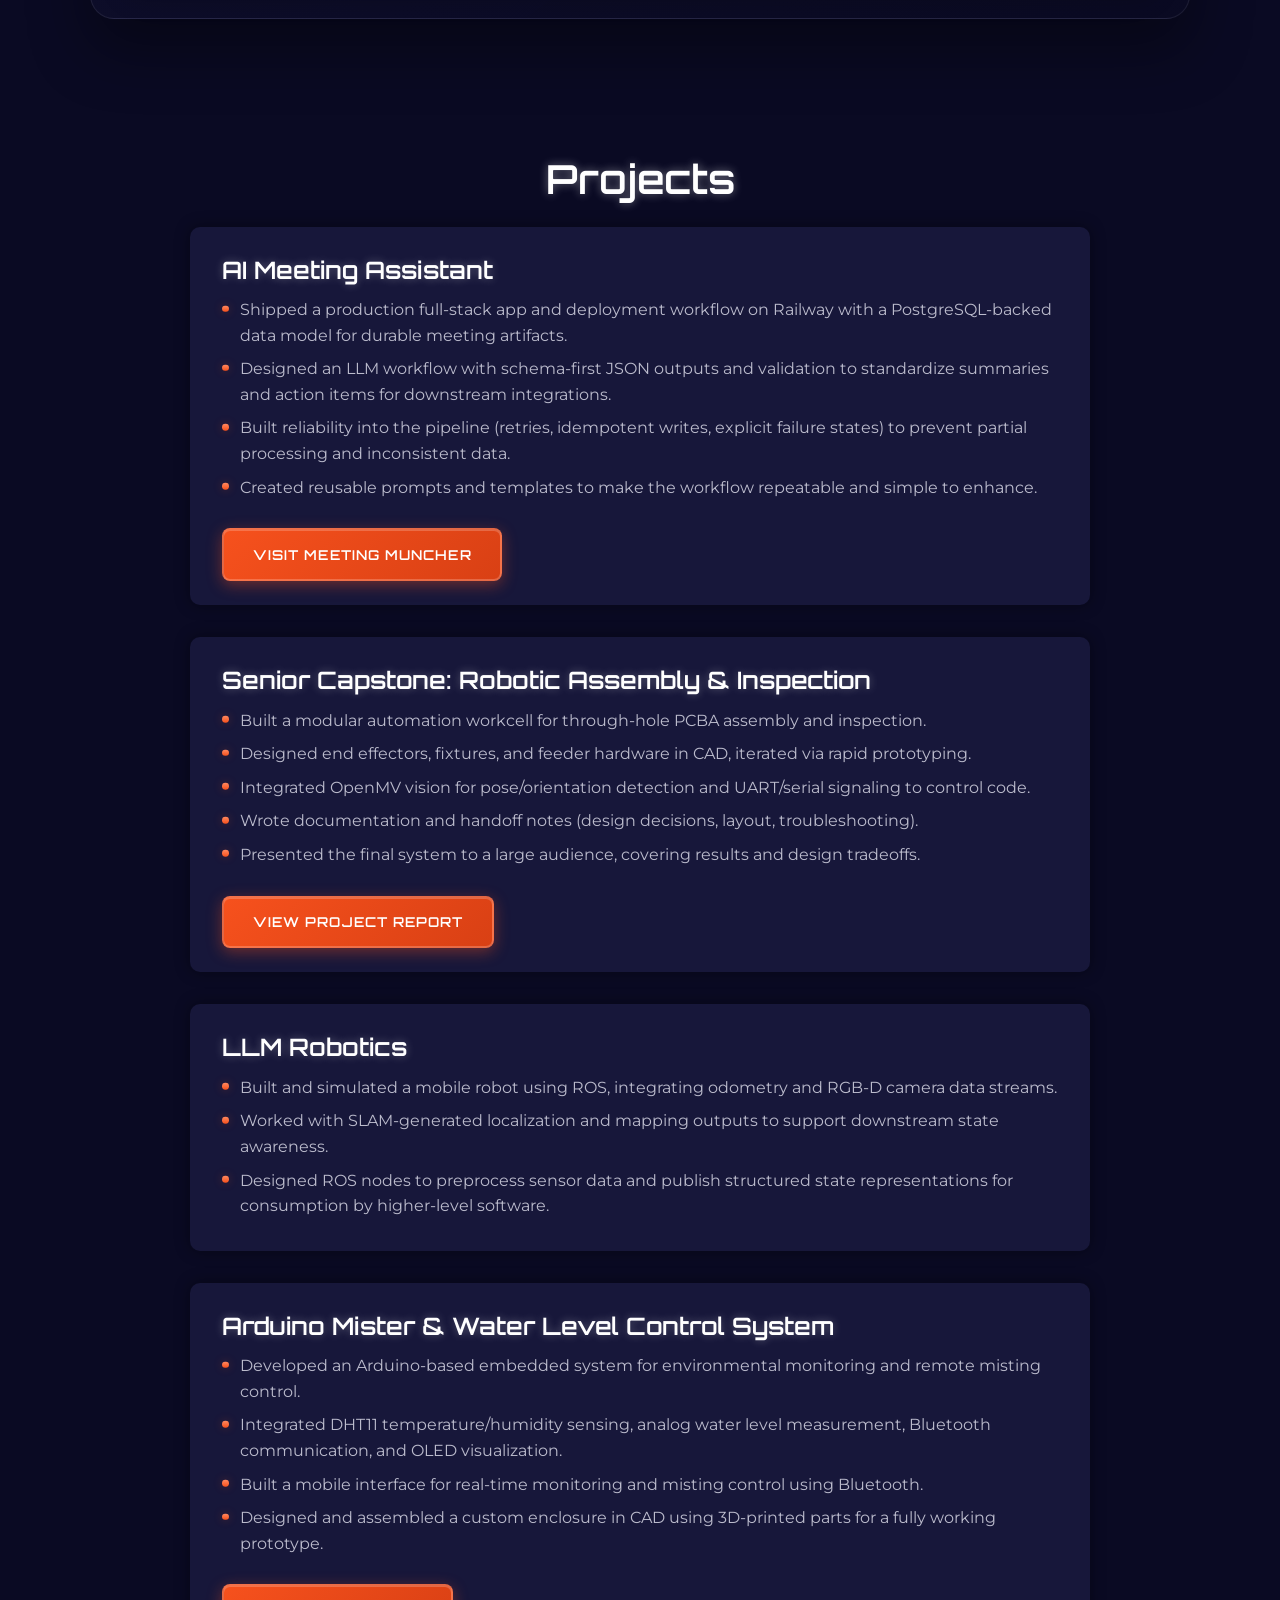
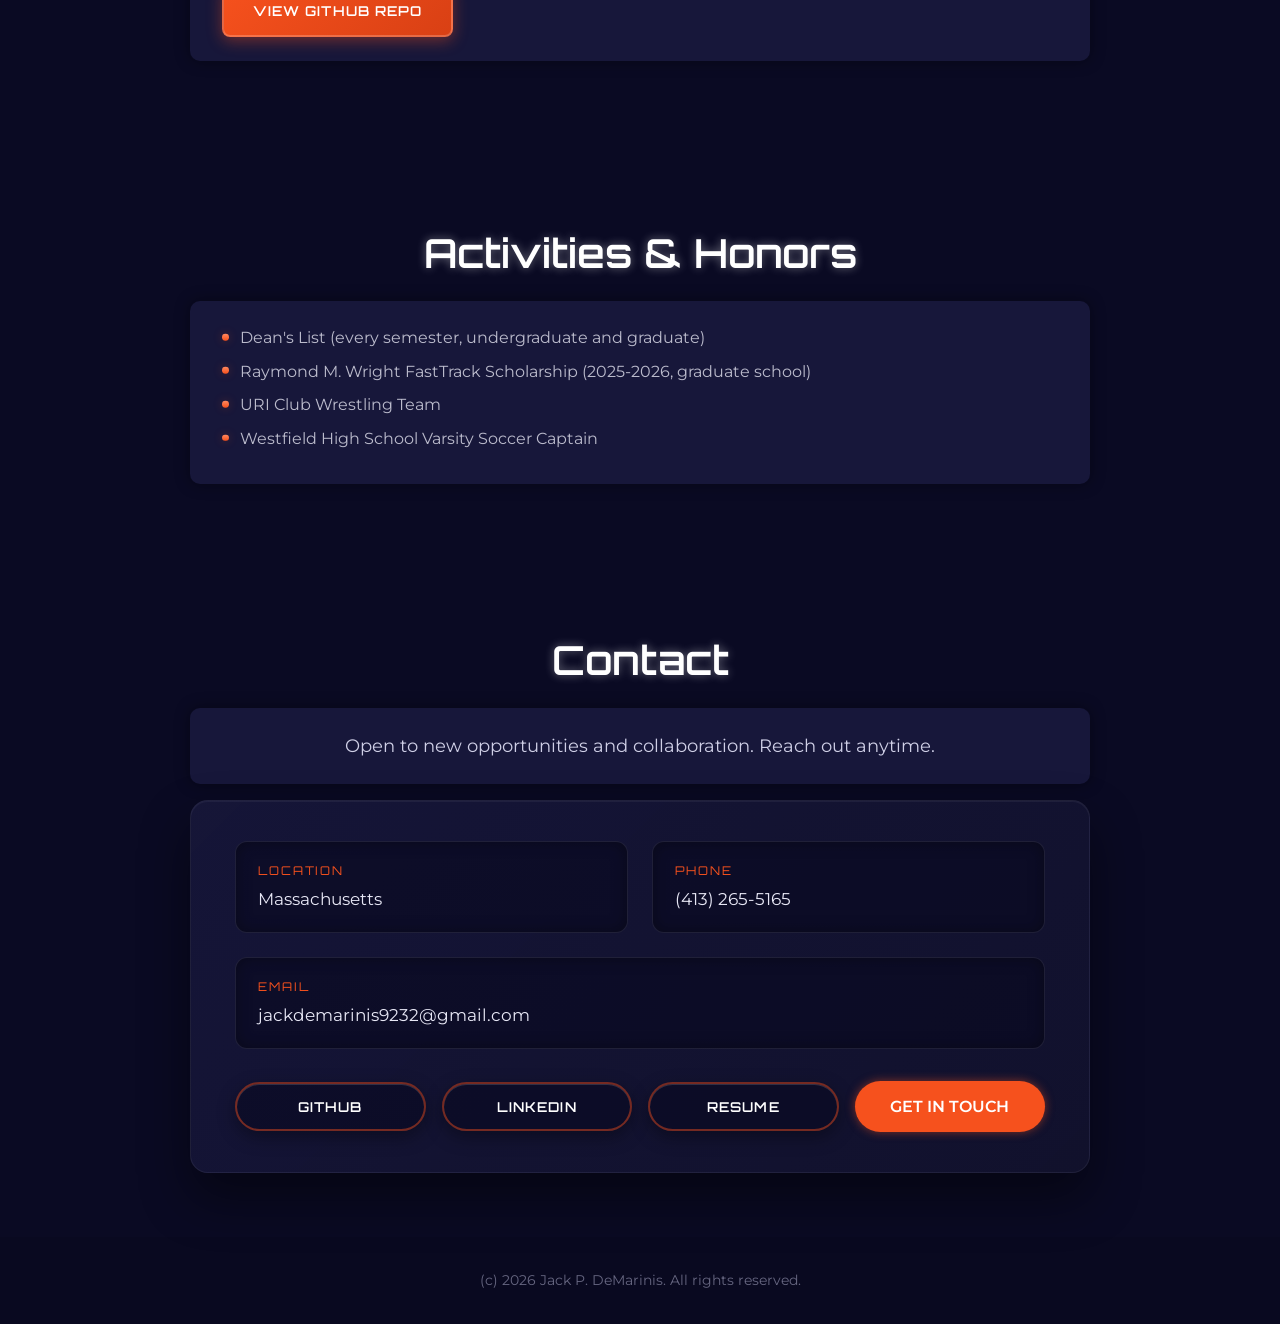
==== commit 7534ef9a: "Checkpoint: in-progress standards restructure from earlier sessions Uncommitted work left by earlier" ====
--- a/index.html
+++ b/index.html
@@ -11,27 +11,20 @@
     <!-- Preload critical assets -->
     <link rel="preload" href="space_bg1.webp" as="image" type="image/webp" />
     <link rel="preload" href="Jack_Headshot.webp" as="image" type="image/webp" />
-    <link rel="preload" href="style.css" as="style" />
+    <!-- Load order: fonts, then the shared theme, then this site's styles -->
     <link
-      rel="preload"
+      rel="stylesheet"
       href="https://fonts.googleapis.com/css2?family=Montserrat:wght@300;400;600&family=Orbitron:wght@400;700&display=swap"
-      as="style"
-      onload="this.onload=null;this.rel='stylesheet'"
     />
-    <noscript>
-      <link
-        href="https://fonts.googleapis.com/css2?family=Montserrat:wght@300;400;600&family=Orbitron:wght@400;700&display=swap"
-        rel="stylesheet"
-      />
-    </noscript>
-    <link rel="stylesheet" href="style.css" />
+    <link rel="stylesheet" href="css/theme.css" />
+    <link rel="stylesheet" href="css/site.css" />
   </head>
   <body>
     <nav class="navbar">
       <ul>
-        <li><a href="#experience">Experience</a></li>
         <li><a href="#education">Education</a></li>
         <li><a href="#skills">Skills</a></li>
+        <li><a href="#experience">Experience</a></li>
         <li><a href="#projects">Projects</a></li>
         <li><a href="#honors">Activities &amp; Honors</a></li>
         <li><a href="#contact">Contact</a></li>
@@ -60,148 +53,7 @@
     </header>
 
     <main>
-      <section id="experience" class="experience reveal">
-        <h2>Experience</h2>
-        <div class="timeline-board">
-          <div class="timeline-scale" aria-hidden="true">
-            <span data-date="2022-09-01">Sep 2022</span>
-            <span data-date="2024-01-01">Jan 2024</span>
-            <span data-date="2025-01-01">Jan 2025</span>
-            <span data-date="present">Present</span>
-          </div>
-
-          <article class="timeline-entry">
-            <div class="timeline-header">
-              <div>
-                <h3>Software Engineer II</h3>
-                <p>Raytheon, Marlborough, MA</p>
-              </div>
-              <time>Jun 2026 - Present</time>
-            </div>
-            <div class="timeline-track" aria-hidden="true">
-              <span class="timeline-bar timeline-bar-industry" data-start="2026-06-01" data-end="present"></span>
-            </div>
-            <ul>
-              <li>Develop production C++ within a large-scale radar codebase, navigating a complex multi-module repository.</li>
-              <li>Build and integrate software for phased array radar systems.</li>
-              <li>Work in a Linux development environment.</li>
-              <li>Collaborate across an engineering team using Jira and GitHub for version control and issue tracking.</li>
-            </ul>
-          </article>
-
-          <article class="timeline-entry">
-            <div class="timeline-header">
-              <div>
-                <h3>Graduate Generative AI Research Assistant</h3>
-                <p>University of Rhode Island, Kingston, RI</p>
-              </div>
-              <time>Sep 2025 - Jun 2026</time>
-            </div>
-            <div class="timeline-track" aria-hidden="true">
-              <span class="timeline-bar timeline-bar-research" data-start="2025-09-01" data-end="2026-06-30"></span>
-            </div>
-            <ul>
-              <li>Designed agentic, multi-step decision pipelines with tool calling and structured outputs to improve reliability across complex workflows.</li>
-              <li>Built reusable MCP-style tool interfaces connecting LLMs to external services and internal utilities.</li>
-              <li>Developed Linux and Docker workflows to support consistent builds and deployments across machines.</li>
-              <li>Implemented and maintained a PostgreSQL database to support reliable storage and fast query access.</li>
-            </ul>
-          </article>
-
-          <article class="timeline-entry">
-            <div class="timeline-header">
-              <div>
-                <h3>Computer Engineering Intern</h3>
-                <p>FireSale, Remote</p>
-              </div>
-              <time>Jan 2026 - May 2026</time>
-            </div>
-            <div class="timeline-track" aria-hidden="true">
-              <span class="timeline-bar timeline-bar-builder" data-start="2026-01-01" data-end="2026-05-31"></span>
-            </div>
-            <ul>
-              <li>Built custom LLM and TTS software tools using the OpenAI API and ElevenLabs API.</li>
-              <li>Created standalone full-stack prototypes to quickly develop and demonstrate new ideas.</li>
-              <li>Communicated effectively in a remote workspace to keep projects documented and execution on track.</li>
-            </ul>
-          </article>
-
-          <article class="timeline-entry">
-            <div class="timeline-header">
-              <div>
-                <h3>Undergraduate Generative AI Research Assistant</h3>
-                <p>University of Rhode Island, Kingston, RI</p>
-              </div>
-              <time>May 2024 - Aug 2025</time>
-            </div>
-            <div class="timeline-track" aria-hidden="true">
-              <span class="timeline-bar timeline-bar-research-alt" data-start="2024-05-01" data-end="2025-08-31"></span>
-            </div>
-            <ul>
-              <li>Built LLM features using RAG, improving factual grounding across evaluation prompts.</li>
-              <li>Integrated LLM capabilities using OpenAI&apos;s API in combination with GCP, connecting to Gmail and Google Calendar and implementing Google OAuth for secure sign-in.</li>
-              <li>Developed and shipped backend services supporting AI workflows handling hundreds of requests per day.</li>
-              <li>Created evaluation scripts to compare model and prompt variants using consistent test sets and measurable latency, cost, and output-quality criteria.</li>
-            </ul>
-          </article>
-
-          <article class="timeline-entry">
-            <div class="timeline-header">
-              <div>
-                <h3>Computer Engineering Intern</h3>
-                <p>Electro Standards Laboratories, Cranston, RI</p>
-              </div>
-              <time>May 2024 - Jan 2025</time>
-            </div>
-            <div class="timeline-track" aria-hidden="true">
-              <span class="timeline-bar timeline-bar-industry" data-start="2024-05-01" data-end="2025-01-31"></span>
-            </div>
-            <ul>
-              <li>Developed Python and C software on embedded Linux platforms, improving system reliability through repeatable test routines.</li>
-              <li>Diagnosed and resolved electrical and software issues using debugging, instrumentation, and logging.</li>
-              <li>Produced clear technical documentation to improve maintainability and team handoff.</li>
-            </ul>
-          </article>
-
-          <article class="timeline-entry">
-            <div class="timeline-header">
-              <div>
-                <h3>Software Engineering Intern</h3>
-                <p>IGT, West Greenwich, RI</p>
-              </div>
-              <time>Jun 2023 - Dec 2023</time>
-            </div>
-            <div class="timeline-track" aria-hidden="true">
-              <span class="timeline-bar timeline-bar-industry-alt" data-start="2023-06-01" data-end="2023-12-31"></span>
-            </div>
-            <ul>
-              <li>Resolved Linux system issues using low-level command-line debugging and root-cause analysis.</li>
-              <li>Developed Bash, C, and C++ code for device-level integrations and internal tooling.</li>
-              <li>Implemented OCR pipelines and validation checks to improve system accuracy and robustness.</li>
-            </ul>
-          </article>
-
-          <article class="timeline-entry">
-            <div class="timeline-header">
-              <div>
-                <h3>IT Consultant</h3>
-                <p>URI IT Service Desk, Kingston, RI</p>
-              </div>
-              <time>Sep 2022 - May 2024</time>
-            </div>
-            <div class="timeline-track" aria-hidden="true">
-              <span class="timeline-bar timeline-bar-support" data-start="2022-09-01" data-end="2024-05-31"></span>
-            </div>
-            <ul>
-              <li>Provided technical support and customer service to assist and guide users of URI technologies and tools.</li>
-              <li>Troubleshot and resolved a broad range of computer issues in macOS and Windows environments.</li>
-              <li>Utilized a standard IT ticketing system to document issues, communicate updates, and solve problems.</li>
-            </ul>
-          </article>
-        </div>
-      </section>
-
-      <section id="education" class="education reveal">
+      <section id="education" class="section education reveal">
         <h2>Education</h2>
         <div class="education-entry">
           <h3>Master of Science: Electrical Engineering</h3>
@@ -217,12 +69,12 @@
         </div>
       </section>
 
-      <section id="skills" class="skills reveal">
+      <section id="skills" class="section skills reveal">
         <h2>Technical Skills</h2>
-        <div class="skills-grid">
+        <div class="container skills-grid">
           <div class="skill-category">
             <h3>GenAI / LLM</h3>
-            <ul>
+            <ul class="bullet-list skill-list">
               <li>OpenAI API</li>
               <li>Gemini API</li>
               <li>LangChain</li>
@@ -236,7 +88,7 @@
           </div>
           <div class="skill-category">
             <h3>Languages</h3>
-            <ul>
+            <ul class="bullet-list skill-list">
               <li>Python</li>
               <li>C++</li>
               <li>C</li>
@@ -249,7 +101,7 @@
           </div>
           <div class="skill-category">
             <h3>Tools &amp; Design</h3>
-            <ul>
+            <ul class="bullet-list skill-list">
               <li>Visual Studio Code</li>
               <li>Unity</li>
               <li>Fusion 360</li>
@@ -266,7 +118,7 @@
           </div>
           <div class="skill-category">
             <h3>ML / AI</h3>
-            <ul>
+            <ul class="bullet-list skill-list">
               <li>PyTorch</li>
               <li>Hugging Face Transformers</li>
               <li>Hugging Face Datasets</li>
@@ -274,7 +126,7 @@
           </div>
           <div class="skill-category">
             <h3>Backend / Systems</h3>
-            <ul>
+            <ul class="bullet-list skill-list">
               <li>Linux</li>
               <li>Docker</li>
               <li>Google Cloud Console (GCP)</li>
@@ -283,36 +135,177 @@
         </div>
       </section>
 
-      <section id="projects" class="projects reveal">
+      <section id="experience" class="section experience reveal">
+        <h2>Experience</h2>
+        <div class="board timeline-board">
+          <div class="timeline-scale" aria-hidden="true">
+            <span data-date="2022-09-01">Sep 2022</span>
+            <span data-date="2024-01-01">Jan 2024</span>
+            <span data-date="2025-01-01">Jan 2025</span>
+            <span data-date="present">Present</span>
+          </div>
+
+          <article class="timeline-entry">
+            <div class="timeline-header">
+              <div>
+                <h3>Software Engineer II</h3>
+                <p>Raytheon, Marlborough, MA</p>
+              </div>
+              <time>Jun 2026 - Present</time>
+            </div>
+            <div class="timeline-track" aria-hidden="true">
+              <span class="timeline-bar timeline-bar-industry" data-start="2026-06-01" data-end="present"></span>
+            </div>
+            <ul class="bullet-list">
+              <li>Develop production C++ within a large-scale radar codebase, navigating a complex multi-module repository.</li>
+              <li>Build and integrate software for phased array radar systems.</li>
+              <li>Work in a Linux development environment.</li>
+              <li>Collaborate across an engineering team using Jira and GitHub for version control and issue tracking.</li>
+            </ul>
+          </article>
+
+          <article class="timeline-entry">
+            <div class="timeline-header">
+              <div>
+                <h3>Graduate Generative AI Research Assistant</h3>
+                <p>University of Rhode Island, Kingston, RI</p>
+              </div>
+              <time>Sep 2025 - Present</time>
+            </div>
+            <div class="timeline-track" aria-hidden="true">
+              <span class="timeline-bar timeline-bar-research" data-start="2025-09-01" data-end="present"></span>
+            </div>
+            <ul class="bullet-list">
+              <li>Designed agentic, multi-step decision pipelines with tool calling and structured outputs to improve reliability across complex workflows.</li>
+              <li>Built reusable MCP-style tool interfaces connecting LLMs to external services and internal utilities.</li>
+              <li>Developed Linux and Docker workflows to support consistent builds and deployments across machines.</li>
+              <li>Implemented and maintained a PostgreSQL database to support reliable storage and fast query access.</li>
+            </ul>
+          </article>
+
+          <article class="timeline-entry">
+            <div class="timeline-header">
+              <div>
+                <h3>Computer Engineering Intern</h3>
+                <p>FireSale, Remote</p>
+              </div>
+              <time>Jan 2026 - May 2026</time>
+            </div>
+            <div class="timeline-track" aria-hidden="true">
+              <span class="timeline-bar timeline-bar-builder" data-start="2026-01-01" data-end="2026-05-31"></span>
+            </div>
+            <ul class="bullet-list">
+              <li>Built custom LLM and TTS software tools using the OpenAI API and ElevenLabs API.</li>
+              <li>Created standalone full-stack prototypes to quickly develop and demonstrate new ideas.</li>
+              <li>Communicated effectively in a remote workspace to keep projects documented and execution on track.</li>
+            </ul>
+          </article>
+
+          <article class="timeline-entry">
+            <div class="timeline-header">
+              <div>
+                <h3>Undergraduate Generative AI Research Assistant</h3>
+                <p>University of Rhode Island, Kingston, RI</p>
+              </div>
+              <time>May 2024 - Aug 2025</time>
+            </div>
+            <div class="timeline-track" aria-hidden="true">
+              <span class="timeline-bar timeline-bar-research-alt" data-start="2024-05-01" data-end="2025-08-31"></span>
+            </div>
+            <ul class="bullet-list">
+              <li>Built LLM features using RAG, improving factual grounding across evaluation prompts.</li>
+              <li>Integrated LLM capabilities using OpenAI&apos;s API in combination with GCP, connecting to Gmail and Google Calendar and implementing Google OAuth for secure sign-in.</li>
+              <li>Developed and shipped backend services supporting AI workflows handling hundreds of requests per day.</li>
+              <li>Created evaluation scripts to compare model and prompt variants using consistent test sets and measurable latency, cost, and output-quality criteria.</li>
+            </ul>
+          </article>
+
+          <article class="timeline-entry">
+            <div class="timeline-header">
+              <div>
+                <h3>Computer Engineering Intern</h3>
+                <p>Electro Standards Laboratories, Cranston, RI</p>
+              </div>
+              <time>May 2024 - Jan 2025</time>
+            </div>
+            <div class="timeline-track" aria-hidden="true">
+              <span class="timeline-bar timeline-bar-industry" data-start="2024-05-01" data-end="2025-01-31"></span>
+            </div>
+            <ul class="bullet-list">
+              <li>Developed Python and C software on embedded Linux platforms, improving system reliability through repeatable test routines.</li>
+              <li>Diagnosed and resolved electrical and software issues using debugging, instrumentation, and logging.</li>
+              <li>Produced clear technical documentation to improve maintainability and team handoff.</li>
+            </ul>
+          </article>
+
+          <article class="timeline-entry">
+            <div class="timeline-header">
+              <div>
+                <h3>Software Engineering Intern</h3>
+                <p>IGT, West Greenwich, RI</p>
+              </div>
+              <time>Jun 2023 - Dec 2023</time>
+            </div>
+            <div class="timeline-track" aria-hidden="true">
+              <span class="timeline-bar timeline-bar-industry-alt" data-start="2023-06-01" data-end="2023-12-31"></span>
+            </div>
+            <ul class="bullet-list">
+              <li>Resolved Linux system issues using low-level command-line debugging and root-cause analysis.</li>
+              <li>Developed Bash, C, and C++ code for device-level integrations and internal tooling.</li>
+              <li>Implemented OCR pipelines and validation checks to improve system accuracy and robustness.</li>
+            </ul>
+          </article>
+
+          <article class="timeline-entry">
+            <div class="timeline-header">
+              <div>
+                <h3>IT Consultant</h3>
+                <p>URI IT Service Desk, Kingston, RI</p>
+              </div>
+              <time>Sep 2022 - May 2024</time>
+            </div>
+            <div class="timeline-track" aria-hidden="true">
+              <span class="timeline-bar timeline-bar-support" data-start="2022-09-01" data-end="2024-05-31"></span>
+            </div>
+            <ul class="bullet-list">
+              <li>Provided technical support and customer service to assist and guide users of URI technologies and tools.</li>
+              <li>Troubleshot and resolved a broad range of computer issues in macOS and Windows environments.</li>
+              <li>Utilized a standard IT ticketing system to document issues, communicate updates, and solve problems.</li>
+            </ul>
+          </article>
+        </div>
+      </section>
+
+      <section id="projects" class="section projects reveal">
         <h2>Projects</h2>
         <div class="project-item">
           <h3>AI Meeting Assistant</h3>
-          <ul>
+          <ul class="bullet-list">
             <li>Shipped a production full-stack app and deployment workflow on Railway with a PostgreSQL-backed data model for durable meeting artifacts.</li>
             <li>Designed an LLM workflow with schema-first JSON outputs and validation to standardize summaries and action items for downstream integrations.</li>
             <li>Built reliability into the pipeline (retries, idempotent writes, explicit failure states) to prevent partial processing and inconsistent data.</li>
             <li>Created reusable prompts and templates to make the workflow repeatable and simple to enhance.</li>
           </ul>
-          <a href="https://www.meetingmuncher.com/" target="_blank" rel="noopener noreferrer" class="project-link">
+          <a href="https://www.meetingmuncher.com/" target="_blank" rel="noopener noreferrer" class="btn btn-cta project-link">
             Visit Meeting Muncher
           </a>
         </div>
         <div class="project-item">
           <h3>Senior Capstone: Robotic Assembly &amp; Inspection</h3>
-          <ul>
+          <ul class="bullet-list">
             <li>Built a modular automation workcell for through-hole PCBA assembly and inspection.</li>
             <li>Designed end effectors, fixtures, and feeder hardware in CAD, iterated via rapid prototyping.</li>
             <li>Integrated OpenMV vision for pose/orientation detection and UART/serial signaling to control code.</li>
             <li>Wrote documentation and handoff notes (design decisions, layout, troubleshooting).</li>
             <li>Presented the final system to a large audience, covering results and design tradeoffs.</li>
           </ul>
-          <a href="CPR - Hayward Industries.pdf" target="_blank" rel="noopener noreferrer" class="project-link">
+          <a href="CPR - Hayward Industries.pdf" target="_blank" rel="noopener noreferrer" class="btn btn-cta project-link">
             View Project Report
           </a>
         </div>
         <div class="project-item">
           <h3>LLM Robotics</h3>
-          <ul>
+          <ul class="bullet-list">
             <li>Built and simulated a mobile robot using ROS, integrating odometry and RGB-D camera data streams.</li>
             <li>Worked with SLAM-generated localization and mapping outputs to support downstream state awareness.</li>
             <li>Designed ROS nodes to preprocess sensor data and publish structured state representations for consumption by higher-level software.</li>
@@ -320,21 +313,21 @@
         </div>
         <div class="project-item">
           <h3>Arduino Mister &amp; Water Level Control System</h3>
-          <ul>
+          <ul class="bullet-list">
             <li>Developed an Arduino-based embedded system for environmental monitoring and remote misting control.</li>
             <li>Integrated DHT11 temperature/humidity sensing, analog water level measurement, Bluetooth communication, and OLED visualization.</li>
             <li>Built a mobile interface for real-time monitoring and misting control using Bluetooth.</li>
             <li>Designed and assembled a custom enclosure in CAD using 3D-printed parts for a fully working prototype.</li>
           </ul>
-          <a href="https://github.com/jackdemarinis/ProjectPickle" target="_blank" rel="noopener noreferrer" class="project-link">
+          <a href="https://github.com/jackdemarinis/ProjectPickle" target="_blank" rel="noopener noreferrer" class="btn btn-cta project-link">
             View GitHub Repo
           </a>
         </div>
       </section>
 
-      <section id="honors" class="honors reveal">
+      <section id="honors" class="section honors reveal">
         <h2>Activities &amp; Honors</h2>
-        <ul>
+        <ul class="bullet-list honors-list">
           <li>Dean's List (every semester, undergraduate and graduate)</li>
           <li>Raymond M. Wright FastTrack Scholarship (2025-2026, graduate school)</li>
           <li>URI Club Wrestling Team</li>
@@ -342,7 +335,7 @@
         </ul>
       </section>
 
-      <section id="contact" class="contact reveal">
+      <section id="contact" class="section contact reveal">
         <h2>Contact</h2>
         <p class="contact-intro">
           Open to new opportunities and collaboration. Reach out anytime.
@@ -390,62 +383,10 @@
       </section>
     </main>
 
-    <footer>
+    <footer class="site-footer">
       <p>(c) 2026 Jack P. DeMarinis. All rights reserved.</p>
     </footer>
 
-    <script>
-      document.addEventListener('DOMContentLoaded', () => {
-        const text = 'Computer engineer building generative AI systems, full-stack prototypes, and robotics software.';
-        const target = document.getElementById('typewriter');
-        let index = 0;
-
-        function typeWriter() {
-          if (index < text.length) {
-            target.textContent += text.charAt(index);
-            index++;
-            setTimeout(typeWriter, 75);
-          } else {
-            target.classList.add('typing-done');
-          }
-        }
-
-        setTimeout(typeWriter, 1000);
-      });
-
-      function reveal() {
-        const reveals = document.querySelectorAll('.reveal');
-        for (const element of reveals) {
-          const windowHeight = window.innerHeight;
-          const elementTop = element.getBoundingClientRect().top;
-          const revealPoint = 150;
-          if (elementTop < windowHeight - revealPoint) {
-            element.classList.add('reveal-visible');
-          }
-        }
-      }
-      window.addEventListener('scroll', reveal);
-      reveal();
-
-      (function renderTimeline() {
-        const anchor = new Date(2022, 8, 1).getTime();
-        const now = Date.now();
-        const total = now - anchor;
-        const parse = (v) => v === 'present' ? now : new Date(v + 'T00:00:00').getTime();
-        const pct = (t) => ((t - anchor) / total) * 100;
-
-        document.querySelectorAll('.timeline-bar[data-start]').forEach((bar) => {
-          const start = parse(bar.dataset.start);
-          const end = parse(bar.dataset.end || 'present');
-          bar.style.setProperty('--start', pct(start).toFixed(2) + '%');
-          bar.style.setProperty('--span', (pct(end) - pct(start)).toFixed(2) + '%');
-        });
-
-        document.querySelectorAll('.timeline-scale span[data-date]').forEach((span) => {
-          const t = parse(span.dataset.date);
-          span.style.setProperty('--marker', pct(t).toFixed(2) + '%');
-        });
-      })();
-    </script>
+    <script type="module" src="js/app.js"></script>
   </body>
 </html>
--- a/css/theme.css
+++ b/css/theme.css
@@ -0,0 +1,576 @@
+/* ------------------------------------------------------------------
+ * VENDORED FILE — DO NOT EDIT HERE.
+ * Source of truth: webmaster/shared/theme.css
+ * Regenerate with: python3 scripts/sync_theme.py (from the webmaster repo)
+ * ------------------------------------------------------------------ */
+
+/*
+ * theme.css — the shared design system for all of Jack's sites.
+ *
+ * SOURCE OF TRUTH: this file lives in `webmaster/shared/theme.css`.
+ * Every site vendors a copy (sites deploy independently, so they cannot
+ * symlink). To change the look everywhere: edit THIS file, then re-run
+ * `python3 scripts/sync_theme.py` from the webmaster repo root.
+ *
+ * Derived from the portfolio site (jackdemarinis.com): deep-space navy,
+ * ember-orange accent, Orbitron display type over Montserrat body type.
+ *
+ * Rule for site stylesheets: never hardcode a hex colour, font, radius or
+ * shadow. Reference a token from this file. If a token is missing, add it
+ * here rather than inventing a one-off value locally.
+ */
+
+/* ---------------------------------------------------------------- fonts */
+/* Load in <head> before this file:
+   <link rel="preconnect" href="https://fonts.googleapis.com">
+   <link rel="preconnect" href="https://fonts.gstatic.com" crossorigin>
+   <link rel="stylesheet" href="https://fonts.googleapis.com/css2?family=Montserrat:wght@300;400;600&family=Orbitron:wght@400;600;700&display=swap">
+*/
+
+:root {
+  /* -- surfaces: darkest to lightest ------------------------------------ */
+  --bg: #0a0a23;              /* page background */
+  --bg-deep: #090920;         /* footers, wells, inset panels */
+  --surface-1: #17173a;       /* the standard card */
+  --surface-2: #1d1d47;       /* a card resting on a card */
+  --surface-3: #232355;       /* hover / raised state */
+  --surface-sunken: rgba(9, 9, 32, 0.62);   /* inset panel over a card */
+  --surface-glass: rgba(10, 10, 35, 0.7);   /* sticky nav, needs backdrop-filter */
+
+  /* -- borders ---------------------------------------------------------- */
+  --border: rgba(255, 255, 255, 0.08);
+  --border-strong: rgba(255, 255, 255, 0.16);
+  --border-accent: rgba(246, 81, 29, 0.3);
+
+  /* -- text: brightest to dimmest --------------------------------------- */
+  --text: #f5f5f5;            /* body copy */
+  --text-bright: #ffffff;     /* headings */
+  --text-2: #ccccdd;          /* secondary copy */
+  --text-3: #bbbbcc;          /* list items, card body */
+  --muted: #a0a0c0;           /* labels, metadata */
+  --muted-2: #666680;         /* footer, disabled */
+
+  /* -- accent: ember orange --------------------------------------------- */
+  --accent: #f6511d;
+  --accent-2: #ff8a61;        /* lighter end of accent gradients */
+  --accent-hover: #d94014;    /* darker; button :hover */
+  --accent-tint: #ffd7c8;     /* accent-coloured text on a dark chip */
+  --accent-soft: rgba(246, 81, 29, 0.12);
+  --accent-glow: rgba(246, 81, 29, 0.4);
+  --accent-gradient: linear-gradient(135deg, #f6511d 0%, #d94014 100%);
+  --accent-gradient-bright: linear-gradient(135deg, #ff6b35 0%, #f6511d 100%);
+  --bullet-gradient: linear-gradient(180deg, #ff8a61 0%, #f6511d 100%);
+
+  /* -- interaction surfaces ---------------------------------------------- */
+  --scrim: rgba(4, 4, 18, 0.72);            /* modal/overlay backdrop */
+  --row-hover: rgba(255, 255, 255, 0.045);  /* list/table row hover tint */
+  --row-active: rgba(246, 81, 29, 0.08);    /* selected row wash */
+
+  /* -- semantic status (tuned to sit on the navy palette) ---------------- */
+  --green: #3ddc84;
+  --green-soft: rgba(61, 220, 132, 0.16);
+  --red: #ff5470;
+  --red-soft: rgba(255, 84, 112, 0.16);
+  --amber: #ffb340;
+  --amber-soft: rgba(255, 179, 64, 0.16);
+  --info: #6ea8ff;
+  --info-soft: rgba(110, 168, 255, 0.16);
+
+  /* -- type ------------------------------------------------------------- */
+  --font-display: 'Orbitron', sans-serif;   /* headings, buttons, labels */
+  --font-body: 'Montserrat', sans-serif;    /* everything else */
+  --font-mono: ui-monospace, SFMono-Regular, 'SF Mono', Menlo, monospace;
+
+  --fs-hero: 3rem;
+  --fs-h2: 2.5rem;
+  --fs-h3: 1.5rem;
+  --fs-lead: 1.25rem;
+  --fs-body: 1.1rem;
+  --fs-sm: 1rem;
+  --fs-xs: 0.85rem;
+  --fs-label: 0.75rem;        /* uppercase tracked label */
+
+  --tracking-label: 0.15em;
+  --tracking-button: 0.08em;
+  --line-height: 1.6;
+
+  /* -- shape ------------------------------------------------------------ */
+  --radius-sm: 8px;
+  --radius: 10px;             /* the standard card */
+  --radius-md: 12px;
+  --radius-lg: 18px;          /* feature panel */
+  --radius-xl: 24px;          /* full-width board */
+  --radius-pill: 999px;
+
+  /* -- depth ------------------------------------------------------------ */
+  --shadow-card: 0 0 15px rgba(0, 0, 0, 0.4);
+  --shadow-panel: 0 25px 50px rgba(0, 0, 0, 0.45), inset 0 1px 0 rgba(255, 255, 255, 0.05);
+  --shadow-board: 0 30px 60px rgba(0, 0, 0, 0.38), inset 0 1px 0 rgba(255, 255, 255, 0.05);
+  --shadow-inset: inset 0 0 15px rgba(0, 0, 0, 0.35);
+  --shadow-accent: 0 4px 15px rgba(246, 81, 29, 0.4), inset 0 1px 0 rgba(255, 255, 255, 0.2);
+  --shadow-accent-lift: 0 6px 25px rgba(246, 81, 29, 0.6), inset 0 1px 0 rgba(255, 255, 255, 0.3);
+  --glow-text: 0 0 10px rgba(255, 255, 255, 0.4);
+  --glow-text-soft: 0 0 8px rgba(255, 255, 255, 0.3);
+
+  /* -- space (4px scale) ------------------------------------------------- */
+  --sp-1: 0.25rem;
+  --sp-2: 0.5rem;
+  --sp-3: 0.75rem;
+  --sp-4: 1rem;
+  --sp-5: 1.5rem;
+  --sp-6: 2rem;
+  --sp-7: 3rem;
+  --sp-8: 4rem;
+
+  /* -- motion ------------------------------------------------------------ */
+  --ease-out: cubic-bezier(0.22, 0.61, 0.36, 1);
+  --transition: 0.3s ease;
+
+  /* -- layout ------------------------------------------------------------ */
+  --width-prose: 900px;
+  --width-content: 1100px;
+  --width-wide: 1200px;
+  --nav-height: 3.5rem;
+}
+
+/* =================================================================== base */
+
+*,
+*::before,
+*::after {
+  box-sizing: border-box;
+}
+
+html {
+  scroll-behavior: smooth;
+  -webkit-text-size-adjust: 100%;
+  text-size-adjust: 100%;
+}
+
+body {
+  margin: 0;
+  font-family: var(--font-body);
+  font-size: var(--fs-sm);
+  line-height: var(--line-height);
+  color: var(--text);
+  background-color: var(--bg);
+  -webkit-font-smoothing: antialiased;
+  text-rendering: optimizeLegibility;
+}
+
+h1, h2, h3, h4, h5, h6 {
+  margin: 0;
+  font-family: var(--font-display);
+  color: var(--text-bright);
+  font-weight: 600;
+}
+
+h1 { font-size: var(--fs-hero); text-shadow: 0 0 15px rgba(255, 255, 255, 0.6); }
+h2 { font-size: var(--fs-h2); text-shadow: var(--glow-text); }
+h3 { font-size: var(--fs-h3); text-shadow: var(--glow-text-soft); }
+
+p { margin: 0 0 var(--sp-4); color: var(--text-2); }
+p:last-child { margin-bottom: 0; }
+
+a {
+  color: inherit;
+  text-decoration: none;
+  transition: color var(--transition);
+}
+
+a:hover { color: var(--accent); }
+
+code, pre, .mono { font-family: var(--font-mono); }
+
+:focus-visible {
+  outline: 2px solid var(--accent);
+  outline-offset: 2px;
+}
+
+::selection {
+  background: var(--accent);
+  color: var(--text-bright);
+}
+
+@media (prefers-reduced-motion: reduce) {
+  *,
+  *::before,
+  *::after {
+    animation-duration: 0.01ms !important;
+    animation-iteration-count: 1 !important;
+    transition-duration: 0.01ms !important;
+    scroll-behavior: auto !important;
+  }
+}
+
+/* ============================================================= components */
+/* Shared component classes. Prefer these over per-site reinventions; a site
+   extends them with its own modifier classes rather than restyling them. */
+
+/* -- card: the fundamental container ---------------------------------- */
+.card {
+  background: var(--surface-1);
+  border: 1px solid var(--border);
+  border-radius: var(--radius);
+  box-shadow: var(--shadow-card);
+  padding: var(--sp-5) var(--sp-6);
+}
+
+.card-sunken {
+  background: var(--surface-sunken);
+  border: 1px solid var(--border);
+  border-radius: var(--radius-md);
+  box-shadow: var(--shadow-inset);
+  padding: var(--sp-4);
+}
+
+.panel {
+  background: linear-gradient(135deg, rgba(23, 23, 58, 0.9), rgba(18, 18, 45, 0.95));
+  border: 1px solid var(--border);
+  border-radius: var(--radius-lg);
+  box-shadow: var(--shadow-panel);
+  padding: var(--sp-6);
+}
+
+.board {
+  max-width: var(--width-content);
+  margin: 0 auto;
+  padding: var(--sp-6);
+  border-radius: var(--radius-xl);
+  background: linear-gradient(145deg, rgba(23, 23, 58, 0.94), rgba(10, 10, 35, 0.98));
+  border: 1px solid var(--border);
+  box-shadow: var(--shadow-board);
+}
+
+/* -- buttons ----------------------------------------------------------- */
+.btn {
+  display: inline-flex;
+  align-items: center;
+  justify-content: center;
+  gap: var(--sp-2);
+  padding: 0.8rem 2rem;
+  font-family: var(--font-display);
+  font-size: var(--fs-xs);
+  font-weight: 600;
+  letter-spacing: var(--tracking-button);
+  text-transform: uppercase;
+  color: var(--text-bright);
+  background: var(--accent);
+  border: none;
+  border-radius: var(--radius-pill);
+  box-shadow: 0 0 10px var(--accent-glow);
+  cursor: pointer;
+  transition: background var(--transition), transform var(--transition), box-shadow var(--transition);
+}
+
+.btn:hover {
+  background: var(--accent-hover);
+  color: var(--text-bright);
+  transform: translateY(-2px);
+}
+
+.btn:active { transform: translateY(0); }
+
+.btn:disabled,
+.btn[aria-disabled='true'] {
+  opacity: 0.5;
+  cursor: not-allowed;
+  transform: none;
+}
+
+/* secondary: outlined, for the less-destructive of two choices */
+.btn-secondary {
+  background: var(--surface-sunken);
+  border: 2px solid var(--border-accent);
+  box-shadow: 0 6px 18px rgba(0, 0, 0, 0.35), inset 0 1px 0 rgba(255, 255, 255, 0.15);
+}
+
+.btn-secondary:hover {
+  background: var(--surface-3);
+  border-color: var(--accent-glow);
+  box-shadow: 0 10px 24px rgba(246, 81, 29, 0.35), inset 0 1px 0 rgba(255, 255, 255, 0.3);
+}
+
+/* ghost: tertiary actions, toolbars */
+.btn-ghost {
+  background: transparent;
+  border: 1px solid var(--border);
+  box-shadow: none;
+  color: var(--text-2);
+}
+
+.btn-ghost:hover {
+  background: var(--surface-2);
+  border-color: var(--border-strong);
+  color: var(--text-bright);
+}
+
+.btn-danger { background: var(--red); box-shadow: 0 0 10px var(--red-soft); }
+.btn-danger:hover { background: #e03a57; }
+
+.btn-sm { padding: 0.45rem 1rem; font-size: var(--fs-label); }
+
+/* square-cornered CTA with the sheen sweep, from the portfolio */
+.btn-cta {
+  border-radius: var(--radius-sm);
+  background: var(--accent-gradient);
+  border: 2px solid rgba(255, 255, 255, 0.2);
+  box-shadow: var(--shadow-accent);
+  padding: 0.85rem 1.8rem;
+  position: relative;
+  overflow: hidden;
+}
+
+.btn-cta::before {
+  content: '';
+  position: absolute;
+  top: 0;
+  left: -100%;
+  width: 100%;
+  height: 100%;
+  background: linear-gradient(90deg, transparent, rgba(255, 255, 255, 0.2), transparent);
+  transition: left 0.5s ease;
+}
+
+.btn-cta:hover::before { left: 100%; }
+
+.btn-cta:hover {
+  background: var(--accent-gradient-bright);
+  border-color: rgba(255, 255, 255, 0.4);
+  box-shadow: var(--shadow-accent-lift);
+  transform: translateY(-3px);
+}
+
+/* -- forms ------------------------------------------------------------- */
+.field { display: flex; flex-direction: column; gap: var(--sp-2); }
+
+.label {
+  font-family: var(--font-display);
+  font-size: var(--fs-label);
+  letter-spacing: var(--tracking-label);
+  text-transform: uppercase;
+  color: var(--accent);
+}
+
+.input,
+.select,
+.textarea {
+  width: 100%;
+  padding: 0.7rem 0.9rem;
+  font-family: var(--font-body);
+  font-size: var(--fs-sm);
+  color: var(--text);
+  background: var(--bg-deep);
+  border: 1px solid var(--border);
+  border-radius: var(--radius-sm);
+  transition: border-color var(--transition), box-shadow var(--transition);
+}
+
+.input::placeholder,
+.textarea::placeholder { color: var(--muted-2); }
+
+.input:focus,
+.select:focus,
+.textarea:focus {
+  outline: none;
+  border-color: var(--accent);
+  box-shadow: 0 0 0 3px var(--accent-soft);
+}
+
+.input:disabled,
+.select:disabled,
+.textarea:disabled { opacity: 0.5; cursor: not-allowed; }
+
+.textarea { min-height: 6rem; resize: vertical; }
+
+.select {
+  appearance: none;
+  padding-right: 2.2rem;
+  background-image: linear-gradient(45deg, transparent 50%, var(--muted) 50%),
+                    linear-gradient(135deg, var(--muted) 50%, transparent 50%);
+  background-position: calc(100% - 1.1rem) 1.15rem, calc(100% - 0.75rem) 1.15rem;
+  background-size: 0.35rem 0.35rem, 0.35rem 0.35rem;
+  background-repeat: no-repeat;
+}
+
+.field-error { color: var(--red); font-size: var(--fs-label); }
+
+/* -- chips / badges ---------------------------------------------------- */
+.chip {
+  display: inline-flex;
+  align-items: center;
+  gap: var(--sp-1);
+  padding: 0.4rem 0.8rem;
+  font-family: var(--font-display);
+  font-size: var(--fs-label);
+  letter-spacing: var(--tracking-button);
+  text-transform: uppercase;
+  color: var(--accent-tint);
+  background: var(--accent-soft);
+  border: 1px solid var(--border-accent);
+  border-radius: var(--radius-pill);
+  white-space: nowrap;
+}
+
+.chip-green { color: var(--green); background: var(--green-soft); border-color: var(--green); }
+.chip-red   { color: var(--red);   background: var(--red-soft);   border-color: var(--red); }
+.chip-amber { color: var(--amber); background: var(--amber-soft); border-color: var(--amber); }
+.chip-info  { color: var(--info);  background: var(--info-soft);  border-color: var(--info); }
+.chip-muted { color: var(--muted); background: var(--surface-2);  border-color: var(--border); }
+
+/* -- glowing bullet list (the portfolio's signature list) -------------- */
+.bullet-list { list-style: none; padding-left: 0; margin: 0; }
+
+.bullet-list li {
+  position: relative;
+  padding-left: 1.1rem;
+  margin-bottom: var(--sp-2);
+  color: var(--text-3);
+}
+
+.bullet-list li::before {
+  content: '';
+  position: absolute;
+  left: 0;
+  top: 0.72em;
+  width: 0.42rem;
+  height: 0.42rem;
+  border-radius: 50%;
+  transform: translateY(-50%);
+  background: var(--bullet-gradient);
+  box-shadow: 0 0 10px rgba(246, 81, 29, 0.28);
+}
+
+/* -- tables ------------------------------------------------------------ */
+.table-wrap {
+  overflow-x: auto;
+  border: 1px solid var(--border);
+  border-radius: var(--radius);
+  background: var(--surface-1);
+}
+
+.table { width: 100%; border-collapse: collapse; font-size: var(--fs-sm); }
+
+.table th {
+  padding: var(--sp-3) var(--sp-4);
+  text-align: left;
+  font-family: var(--font-display);
+  font-size: var(--fs-label);
+  letter-spacing: var(--tracking-label);
+  text-transform: uppercase;
+  color: var(--muted);
+  background: var(--bg-deep);
+  border-bottom: 1px solid var(--border);
+  white-space: nowrap;
+}
+
+.table td {
+  padding: var(--sp-3) var(--sp-4);
+  border-bottom: 1px solid var(--border);
+  color: var(--text-3);
+}
+
+.table tbody tr:last-child td { border-bottom: none; }
+.table tbody tr:hover { background: var(--row-hover); }
+
+/* -- navigation -------------------------------------------------------- */
+.navbar {
+  position: sticky;
+  top: 0;
+  z-index: 100;
+  width: 100%;
+  background: var(--surface-glass);
+  backdrop-filter: blur(6px);
+  border-bottom: 1px solid var(--border);
+}
+
+.navbar ul {
+  display: flex;
+  justify-content: center;
+  gap: var(--sp-6);
+  flex-wrap: wrap;
+  list-style: none;
+  margin: 0;
+  padding: var(--sp-4);
+}
+
+.navbar a {
+  font-family: var(--font-display);
+  font-weight: 600;
+  font-size: 0.9rem;
+  color: var(--text-bright);
+}
+
+.navbar a:hover,
+.navbar a.active { color: var(--accent); }
+
+/* -- layout helpers ---------------------------------------------------- */
+.section { padding: var(--sp-8) var(--sp-6); }
+.section h2 { text-align: center; margin-bottom: var(--sp-4); }
+
+.container { max-width: var(--width-content); margin: 0 auto; }
+.container-wide { max-width: var(--width-wide); margin: 0 auto; }
+.container-prose { max-width: var(--width-prose); margin: 0 auto; }
+
+.grid { display: grid; gap: var(--sp-5); }
+.grid-2 { grid-template-columns: repeat(2, minmax(0, 1fr)); }
+.grid-3 { grid-template-columns: repeat(3, minmax(0, 1fr)); }
+.grid-auto { grid-template-columns: repeat(auto-fill, minmax(280px, 1fr)); }
+
+.stack { display: flex; flex-direction: column; gap: var(--sp-4); }
+.row { display: flex; align-items: center; gap: var(--sp-3); flex-wrap: wrap; }
+.row-between { display: flex; align-items: center; justify-content: space-between; gap: var(--sp-4); }
+
+.muted { color: var(--muted); }
+.text-sm { font-size: var(--fs-xs); }
+.text-center { text-align: center; }
+
+.sr-only {
+  position: absolute;
+  width: 1px;
+  height: 1px;
+  padding: 0;
+  margin: -1px;
+  overflow: hidden;
+  clip: rect(0, 0, 0, 0);
+  white-space: nowrap;
+  border: 0;
+}
+
+/* -- empty state ------------------------------------------------------- */
+.empty-state {
+  padding: var(--sp-7) var(--sp-5);
+  text-align: center;
+  color: var(--muted);
+  border: 1px dashed var(--border-strong);
+  border-radius: var(--radius);
+}
+
+/* -- footer ------------------------------------------------------------ */
+.site-footer {
+  padding: var(--sp-6);
+  text-align: center;
+  font-size: 0.9rem;
+  color: var(--muted-2);
+  background: var(--bg-deep);
+}
+
+/* ================================================================ mobile */
+
+@media (max-width: 768px) {
+  :root {
+    --fs-hero: 2rem;
+    --fs-h2: 1.8rem;
+    --fs-lead: 1rem;
+    --fs-body: 1rem;
+  }
+
+  .section { padding: var(--sp-6) var(--sp-4); }
+  .card { padding: var(--sp-4); }
+  .panel,
+  .board { padding: var(--sp-5) var(--sp-4); }
+  .grid-2,
+  .grid-3 { grid-template-columns: 1fr; }
+  .navbar ul { gap: var(--sp-4); padding: var(--sp-2); }
+  .navbar a { font-size: 0.8rem; }
+}
--- a/css/site.css
+++ b/css/site.css
@@ -0,0 +1,661 @@
+/*
+ * site.css — everything specific to jackdemarinis.com.
+ *
+ * Loads AFTER css/theme.css, which owns the palette, type scale, spacing,
+ * radii, shadows and the shared components (.navbar, .section, .board,
+ * .bullet-list, .btn/.btn-cta, .container, .site-footer). Nothing below
+ * hardcodes a colour, font, radius or shadow unless the shared theme has no
+ * token for that exact value — those cases are marked "no token".
+ */
+
+/* ==================================================================== base */
+
+/*
+ * This page sets its spacing explicitly per block, so it keeps the hard reset
+ * it was built on. Without it the browser's default list and paragraph
+ * margins (which the theme does not reset) would change the existing rhythm.
+ */
+* {
+  margin: 0;
+  padding: 0;
+}
+
+/* The theme gives every <p> a bottom margin and a fixed colour; this page
+   spaces and colours paragraphs per block instead, and the footer relies on
+   inheriting its colour. */
+p {
+  margin: 0;
+  color: inherit;
+}
+
+/* ================================================================= navbar */
+
+/* Pinned, not sticky: the hero scrolls underneath it (see .hero padding-top),
+   and it has never had the theme's bottom hairline. */
+.navbar {
+  position: fixed;
+  left: 0;
+  border-bottom: none;
+}
+
+/* =================================================================== hero */
+
+.hero {
+  position: relative;
+  height: 100vh;
+  background-image: url('../space_bg1.webp');
+  background-size: cover;
+  background-position: center;
+  background-attachment: fixed;
+  display: flex;
+  align-items: center;
+  justify-content: center;
+  text-align: center;
+  overflow: hidden;
+  padding-top: 5rem;
+}
+
+.hero-overlay {
+  position: absolute;
+  top: 0;
+  left: 0;
+  width: 100%;
+  height: 100%;
+  background: rgba(0, 0, 0, 0.5); /* no token: scrim over the photo */
+  backdrop-filter: blur(4px);
+}
+
+.hero-content {
+  position: relative;
+  z-index: 2;
+  padding: 0 var(--sp-4);
+  text-align: center;
+  opacity: 0;
+  transform: translateY(30px);
+  animation: fadeInUp 2s ease-out forwards;
+}
+
+@keyframes fadeInUp {
+  to {
+    opacity: 1;
+    transform: translateY(0);
+  }
+}
+
+.hero .profile-photo {
+  width: 160px;
+  height: 160px;
+  border-radius: 50%;
+  overflow: hidden;
+  border: 3px solid var(--accent);
+  box-shadow: 0 0 20px var(--accent-glow);
+  margin: 0 auto var(--sp-4);
+  position: relative;
+}
+
+.hero .profile-photo img {
+  width: 100%;
+  height: 100%;
+  object-fit: cover;
+  display: block;
+}
+
+.hero h1 {
+  margin-bottom: var(--sp-4);
+}
+
+/* ============================================================= typewriter */
+
+.typewriter {
+  display: inline-block;
+  max-width: 600px;
+  margin: 0 auto;
+  text-align: center;
+  white-space: normal;
+  position: relative;
+  /* not var(--fs-lead): that drops to 1rem under 768px, and this tagline has
+     always rendered at 1.25rem at every width */
+  font-size: 1.25rem;
+  letter-spacing: 0.05em;
+  color: #ddddff; /* no token: a touch cooler than --text */
+  text-shadow: 0 0 10px rgba(0, 0, 0, 0.7); /* no token: dark halo over the photo */
+}
+
+.typewriter::after {
+  content: '';
+  display: inline-block;
+  width: 0.1em;
+  height: 1.1em;
+  background: var(--accent);
+  margin-left: 0.15em;
+  vertical-align: -0.1em;
+  animation: blink-caret 0.8s step-end infinite;
+}
+
+@keyframes blink-caret {
+  from,
+  to {
+    background-color: transparent;
+  }
+  50% {
+    background-color: var(--accent);
+  }
+}
+
+.typewriter.typing-done::after {
+  content: none;
+}
+
+@media (max-width: 768px) {
+  .typewriter {
+    line-height: 1.4;
+  }
+}
+
+/* =============================================== scroll-reveal (see app.js) */
+
+.reveal-visible {
+  opacity: 1;
+  transform: translateY(0);
+}
+
+/* =============================================================== sections */
+
+/* Element selector on purpose: it must stay weaker than the per-block
+   classes below (e.g. .contact-intro) that set their own copy colour. */
+section p {
+  font-size: var(--fs-body);
+  color: var(--text-2);
+}
+
+/* ================================================================== cards */
+
+/* The page's standard card. Deliberately NOT the theme's .card: that adds a
+   1px --border hairline these have never had. Everything else matches. */
+.education-entry,
+.project-item,
+.honors-list,
+.contact-intro {
+  max-width: var(--width-prose);
+  margin: var(--sp-4) auto;
+  padding: var(--sp-5) var(--sp-6);
+  background: var(--surface-1);
+  border-radius: var(--radius);
+  box-shadow: var(--shadow-card);
+}
+
+.project-item h3 {
+  margin-bottom: var(--sp-2);
+}
+
+.projects .project-item {
+  margin-bottom: var(--sp-6);
+}
+
+/*
+ * The old stylesheet never styled the Education headings, so they render as
+ * plain bold body type instead of the glowing Orbitron used by every other
+ * card heading. Preserved exactly. Delete this rule to let them inherit the
+ * theme's h3 and match the rest of the page.
+ */
+.education-entry h3 {
+  font-family: var(--font-body);
+  font-size: 1.17em;
+  font-weight: bold;
+  color: var(--text);
+  text-shadow: none;
+}
+
+/* ================================================================= skills */
+
+.skills-grid {
+  display: flex;
+  flex-direction: column;
+  flex-wrap: wrap;
+  gap: var(--sp-5);
+}
+
+@media (min-width: 768px) {
+  .skills-grid {
+    flex-direction: row;
+  }
+}
+
+.skill-category {
+  flex: 1;
+  min-width: 280px;
+  padding: var(--sp-5);
+  background: var(--surface-1);
+  border-radius: var(--radius);
+  box-shadow: var(--shadow-card);
+}
+
+.skill-category h3 {
+  margin-bottom: var(--sp-2);
+}
+
+.skill-list li {
+  padding-left: var(--sp-4);
+  margin-bottom: 0.3rem;
+}
+
+/* =========================================================== project link */
+
+/* Composes .btn .btn-cta from the theme; only the spacing and the pressed
+   state are this site's own. */
+.project-link {
+  margin-top: 1.25rem;
+}
+
+.project-link:active {
+  transform: translateY(-1px);
+  box-shadow: 0 2px 10px var(--accent-glow);
+}
+
+/* =============================================================== timeline */
+
+/* .timeline-board composes the theme's .board; only the mobile padding is
+   this site's own. */
+
+.timeline-scale {
+  position: relative;
+  height: 3.3rem;
+  margin-bottom: var(--sp-5);
+}
+
+.timeline-scale::before {
+  content: '';
+  position: absolute;
+  top: 1.8rem;
+  left: 0;
+  right: 0;
+  height: 4px;
+  border-radius: var(--radius-pill);
+  background: rgba(246, 81, 29, 0.9); /* no token: near-opaque accent rail */
+  box-shadow: 0 0 18px rgba(246, 81, 29, 0.28); /* no token */
+}
+
+.timeline-scale span {
+  position: absolute;
+  top: 0;
+  left: var(--marker);
+  transform: translateX(-50%);
+  font-family: var(--font-display);
+  font-size: 0.66rem; /* no token: smaller than --fs-label */
+  letter-spacing: 0.05em;
+  text-transform: uppercase;
+  color: #ececff; /* no token: brighter than --text */
+  white-space: nowrap;
+}
+
+.timeline-scale span::after {
+  content: '';
+  position: absolute;
+  top: 1.45rem;
+  left: 50%;
+  /* content-box: the 2px border sits outside the 12px dot, making it 16px */
+  box-sizing: content-box;
+  width: 12px;
+  height: 12px;
+  border-radius: 50%;
+  transform: translateX(-50%);
+  background: var(--accent);
+  border: 2px solid var(--bg);
+  box-shadow: 0 0 16px rgba(246, 81, 29, 0.45); /* no token */
+}
+
+.timeline-scale span:first-child {
+  left: 0;
+  transform: none;
+}
+
+.timeline-scale span:first-child::after {
+  left: 0;
+  transform: none;
+}
+
+.timeline-scale span:last-child {
+  left: auto;
+  right: 0;
+  transform: none;
+  text-align: right;
+}
+
+.timeline-scale span:last-child::after {
+  left: auto;
+  right: 0;
+  transform: none;
+}
+
+.timeline-entry {
+  padding: 1.4rem 1.5rem 1.5rem;
+  border-radius: var(--radius-lg);
+  background: var(--surface-sunken);
+  border: 1px solid var(--border);
+  /* no token: lighter than --shadow-panel, this sits inside the board */
+  box-shadow:
+    inset 0 1px 0 rgba(255, 255, 255, 0.03),
+    0 12px 24px rgba(0, 0, 0, 0.22);
+}
+
+.timeline-entry + .timeline-entry {
+  margin-top: 1.1rem;
+}
+
+.timeline-header {
+  display: flex;
+  align-items: flex-start;
+  justify-content: space-between;
+  gap: var(--sp-4);
+  margin-bottom: var(--sp-4);
+}
+
+.timeline-header h3 {
+  font-size: 1.35rem; /* no token: between --fs-h3 and --fs-lead */
+  margin-bottom: var(--sp-1);
+  text-shadow: 0 0 8px rgba(255, 255, 255, 0.25); /* no token: --glow-text-soft is 0.3 */
+}
+
+.timeline-header p {
+  margin: 0;
+  font-size: var(--fs-sm);
+  color: #a9abd3; /* no token: between --muted and --text-3 */
+}
+
+/* A chip in all but two values, so not the theme's .chip. */
+.timeline-header time {
+  flex-shrink: 0;
+  padding: 0.65rem 0.9rem; /* .chip is 0.4rem 0.8rem */
+  border-radius: var(--radius-pill);
+  background: var(--accent-soft);
+  border: 1px solid var(--border-accent);
+  font-family: var(--font-display);
+  font-size: 0.76rem; /* no token: --fs-label is 0.75rem */
+  letter-spacing: var(--tracking-button);
+  text-transform: uppercase;
+  color: var(--accent-tint);
+  white-space: nowrap;
+}
+
+.timeline-track {
+  position: relative;
+  height: 1.2rem;
+  margin-bottom: 1.1rem;
+  border-radius: var(--radius-pill);
+  overflow: hidden;
+  /* no token: the ruled graph-paper backing for the bars */
+  background-color: rgba(255, 255, 255, 0.05);
+  background-image:
+    linear-gradient(90deg, rgba(255, 255, 255, 0.06), rgba(255, 255, 255, 0.02)),
+    repeating-linear-gradient(
+      90deg,
+      rgba(255, 255, 255, 0.06) 0,
+      rgba(255, 255, 255, 0.06) 1px,
+      transparent 1px,
+      transparent calc(100% / 43)
+    );
+  border: 1px solid rgba(255, 255, 255, 0.05);
+}
+
+.timeline-bar {
+  position: absolute;
+  top: 50%;
+  left: var(--start);
+  width: var(--span);
+  min-width: 0.9rem;
+  height: 0.8rem;
+  transform: translateY(-50%);
+  border-radius: var(--radius-pill);
+  background: linear-gradient(90deg, var(--accent) 0%, var(--accent-2) 100%);
+  /* no token: a horizontal glow tuned to the bar height */
+  box-shadow:
+    0 0 20px rgba(246, 81, 29, 0.38),
+    0 0 18px rgba(0, 0, 0, 0.2);
+}
+
+.timeline-bar::after {
+  content: '';
+  position: absolute;
+  right: 0.15rem;
+  top: 50%;
+  width: 0.55rem;
+  height: 0.55rem;
+  border-radius: 50%;
+  transform: translateY(-50%);
+  background: rgba(255, 255, 255, 0.65); /* no token: the bar's end cap */
+}
+
+.timeline-entry li {
+  margin-bottom: 0.55rem;
+  color: #c9cbe6; /* no token: between --text-3 and --text-2 */
+}
+
+@media (max-width: 768px) {
+  .timeline-board {
+    padding: 1.4rem 1rem;
+  }
+
+  .timeline-scale {
+    height: 2.9rem;
+  }
+
+  .timeline-scale span {
+    font-size: 0.58rem;
+  }
+
+  .timeline-scale span:nth-child(2) {
+    display: none;
+  }
+
+  .timeline-header {
+    flex-direction: column;
+  }
+
+  .timeline-header time {
+    white-space: normal;
+  }
+
+  .timeline-entry {
+    padding: 1.2rem 1rem 1.25rem;
+  }
+}
+
+/* ================================================================ contact */
+
+.contact {
+  position: relative;
+}
+
+.contact-intro {
+  text-align: center;
+  color: #cfcfe6; /* no token: between --text-3 and --text-2 */
+}
+
+/* Nearly the theme's .panel, but the border is a shade softer (0.06 vs the
+   theme's 0.08) and the padding is roomier. */
+.contact-card {
+  max-width: var(--width-prose);
+  margin: 0 auto;
+  padding: 2.5rem 2.75rem;
+  background: linear-gradient(135deg, rgba(23, 23, 58, 0.9), rgba(18, 18, 45, 0.95));
+  border-radius: var(--radius-lg);
+  box-shadow: var(--shadow-panel);
+  border: 1px solid rgba(255, 255, 255, 0.06);
+}
+
+.contact-grid {
+  display: grid;
+  grid-template-columns: repeat(2, minmax(0, 1fr));
+  gap: var(--sp-5);
+}
+
+.contact-item {
+  background: rgba(9, 9, 32, 0.6); /* no token: --surface-sunken is 0.62 */
+  border-radius: var(--radius-md);
+  padding: 1.2rem 1.4rem;
+  border: 1px solid var(--border);
+  box-shadow: var(--shadow-inset);
+  display: flex;
+  flex-direction: column;
+  gap: 0.35rem;
+}
+
+.contact-item-wide {
+  grid-column: span 2;
+}
+
+.contact-label {
+  font-family: var(--font-display);
+  font-size: var(--fs-label);
+  letter-spacing: var(--tracking-label);
+  color: var(--accent);
+  text-transform: uppercase;
+}
+
+.contact-value {
+  font-size: 1.05rem; /* no token: between --fs-sm and --fs-body */
+  color: #e7e7f5; /* no token: between --text and --text-bright */
+  word-break: break-word;
+}
+
+.contact-value:hover {
+  color: var(--text-bright);
+}
+
+.contact-buttons {
+  margin-top: var(--sp-6);
+  display: flex;
+  align-items: center;
+  justify-content: center;
+  gap: var(--sp-4);
+  flex-wrap: nowrap;
+}
+
+.contact-button {
+  width: 210px;
+  min-height: 48px;
+  text-align: center;
+}
+
+.contact .cta-button {
+  margin-top: 0;
+}
+
+@media (max-width: 768px) {
+  .contact-card {
+    padding: 2rem 1.5rem;
+  }
+
+  .contact-grid {
+    grid-template-columns: 1fr;
+  }
+
+  .contact-item-wide {
+    grid-column: span 1;
+  }
+
+  .contact-buttons {
+    flex-wrap: wrap;
+  }
+}
+
+/* ================================================================ buttons */
+
+/*
+ * Neither of these is the theme's .btn: .cta-button is body type at --fs-sm
+ * (the theme's button is display type at --fs-xs) and .social-button has its
+ * own outline treatment and lift. Both are kept as they render today.
+ */
+.cta-button {
+  display: inline-block;
+  margin-top: var(--sp-5);
+  padding: 0.8rem 2rem;
+  font-size: var(--fs-sm);
+  font-weight: 600;
+  text-transform: uppercase;
+  color: var(--text-bright);
+  background-color: var(--accent);
+  border: none;
+  border-radius: var(--radius-pill);
+  box-shadow: 0 0 10px rgba(246, 81, 29, 0.5); /* no token: --accent-glow is 0.4 */
+  transition: background var(--transition);
+}
+
+.cta-button:hover {
+  background-color: var(--accent-hover);
+  color: var(--text-bright);
+}
+
+.social-button {
+  display: inline-flex;
+  align-items: center;
+  justify-content: center;
+  padding: 0.75rem 1.9rem;
+  font-family: var(--font-display);
+  font-size: var(--fs-xs);
+  font-weight: 600;
+  letter-spacing: var(--tracking-button);
+  text-transform: uppercase;
+  color: var(--text-bright);
+  border-radius: var(--radius-pill);
+  border: 2px solid rgba(246, 81, 29, 0.45); /* no token: --border-accent is 0.3 */
+  background: rgba(9, 9, 32, 0.55); /* no token: --surface-sunken is 0.62 */
+  /* no token: --shadow-panel is much deeper */
+  box-shadow:
+    0 6px 18px rgba(0, 0, 0, 0.35),
+    inset 0 1px 0 rgba(255, 255, 255, 0.15);
+  transition: transform var(--transition), box-shadow var(--transition), border-color var(--transition);
+}
+
+.social-button:hover {
+  color: var(--text-bright);
+  transform: translateY(-3px);
+  border-color: rgba(246, 81, 29, 0.8); /* no token */
+  box-shadow:
+    0 10px 24px rgba(246, 81, 29, 0.35),
+    inset 0 1px 0 rgba(255, 255, 255, 0.3);
+}
+
+.social-button:active {
+  transform: translateY(-1px);
+  box-shadow: 0 6px 14px rgba(246, 81, 29, 0.3); /* no token */
+}
+
+/* ==================================================================== cta */
+/* Full-bleed call-to-action band over the second space photo. Not currently
+   placed in index.html, kept for the layout it belongs to. */
+
+.cta {
+  position: relative;
+  background-image: url('../space_bg2.webp');
+  background-size: cover;
+  background-position: center;
+  background-attachment: fixed;
+  color: var(--text-bright);
+  text-align: center;
+}
+
+.cta::before {
+  content: '';
+  position: absolute;
+  top: 0;
+  left: 0;
+  width: 100%;
+  height: 100%;
+  background: rgba(0, 0, 0, 0.6); /* no token: scrim over the photo */
+  backdrop-filter: blur(3px);
+}
+
+.cta h2,
+.cta p,
+.cta .cta-button {
+  position: relative;
+  z-index: 1;
+}
+
+.cta p {
+  max-width: 700px;
+  margin: 0 auto;
+  font-size: var(--fs-body);
+  color: #ddddee; /* no token: between --text-2 and --text */
+}
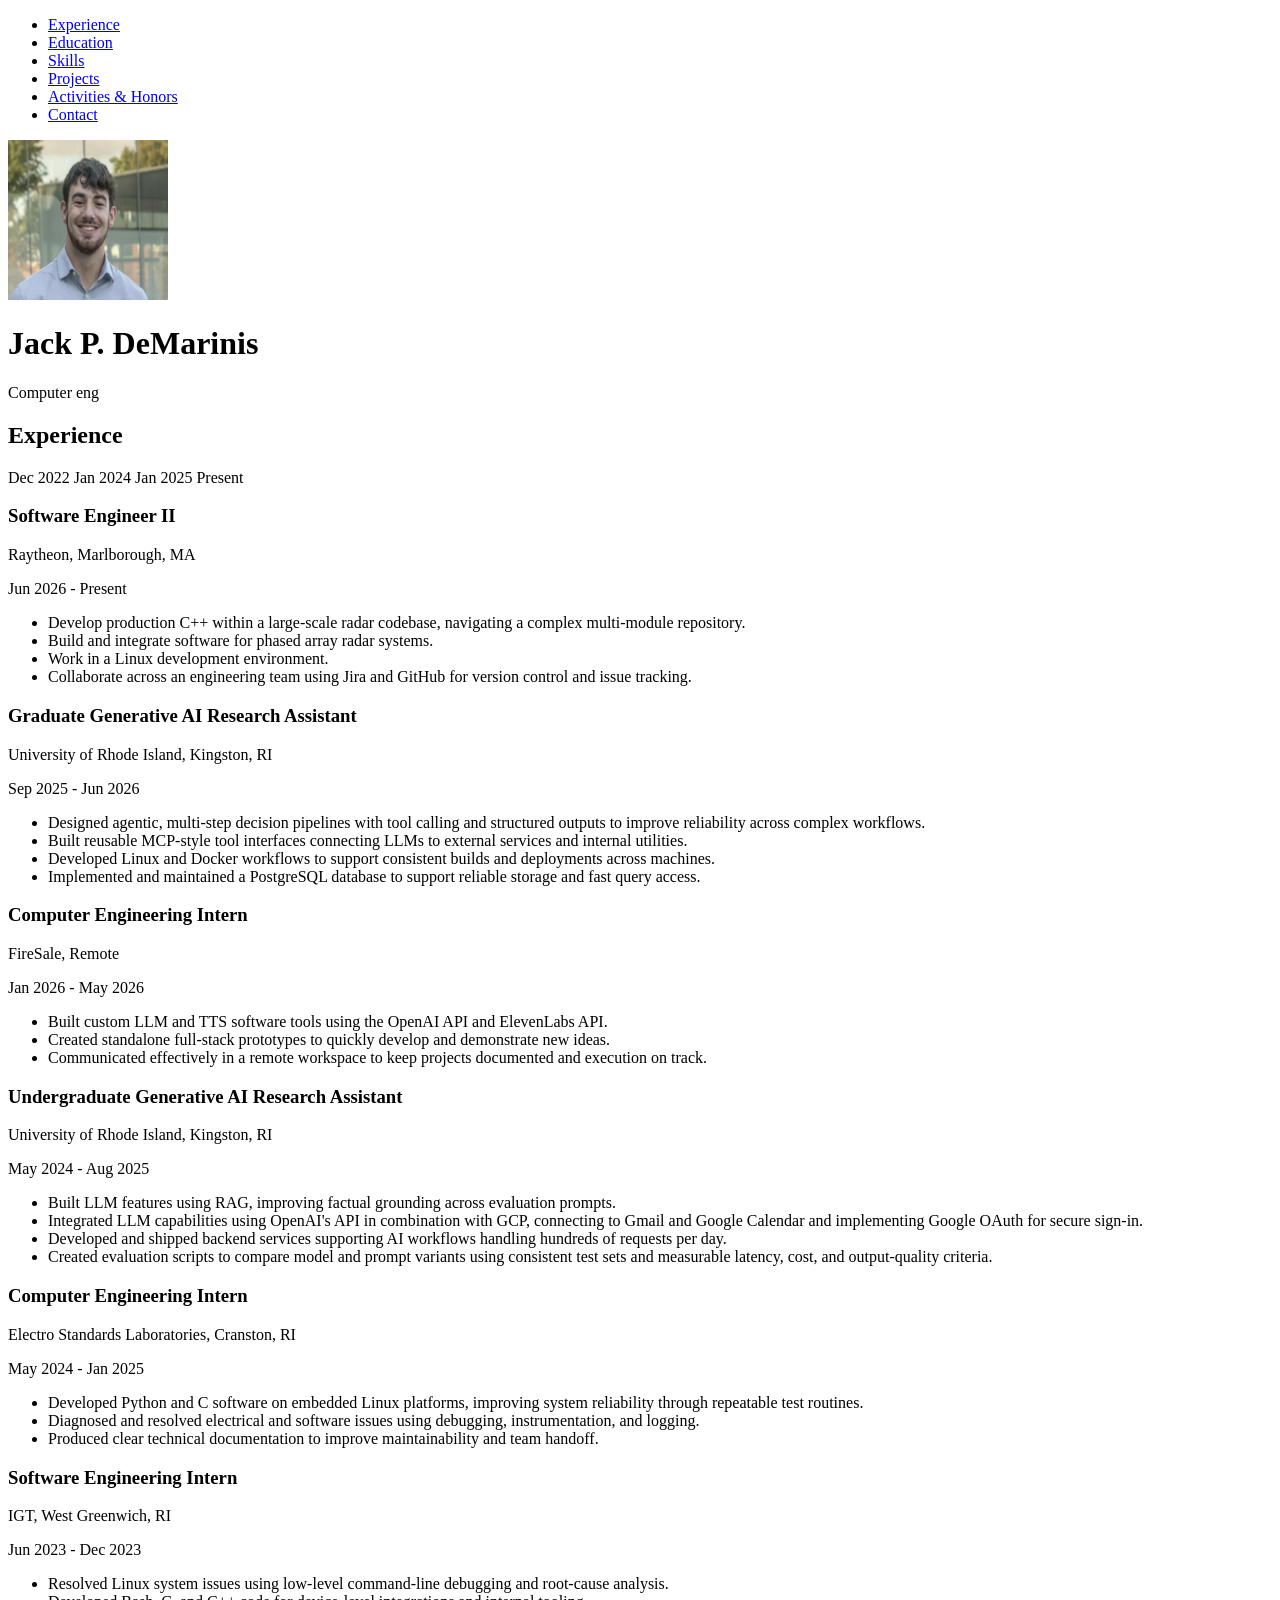
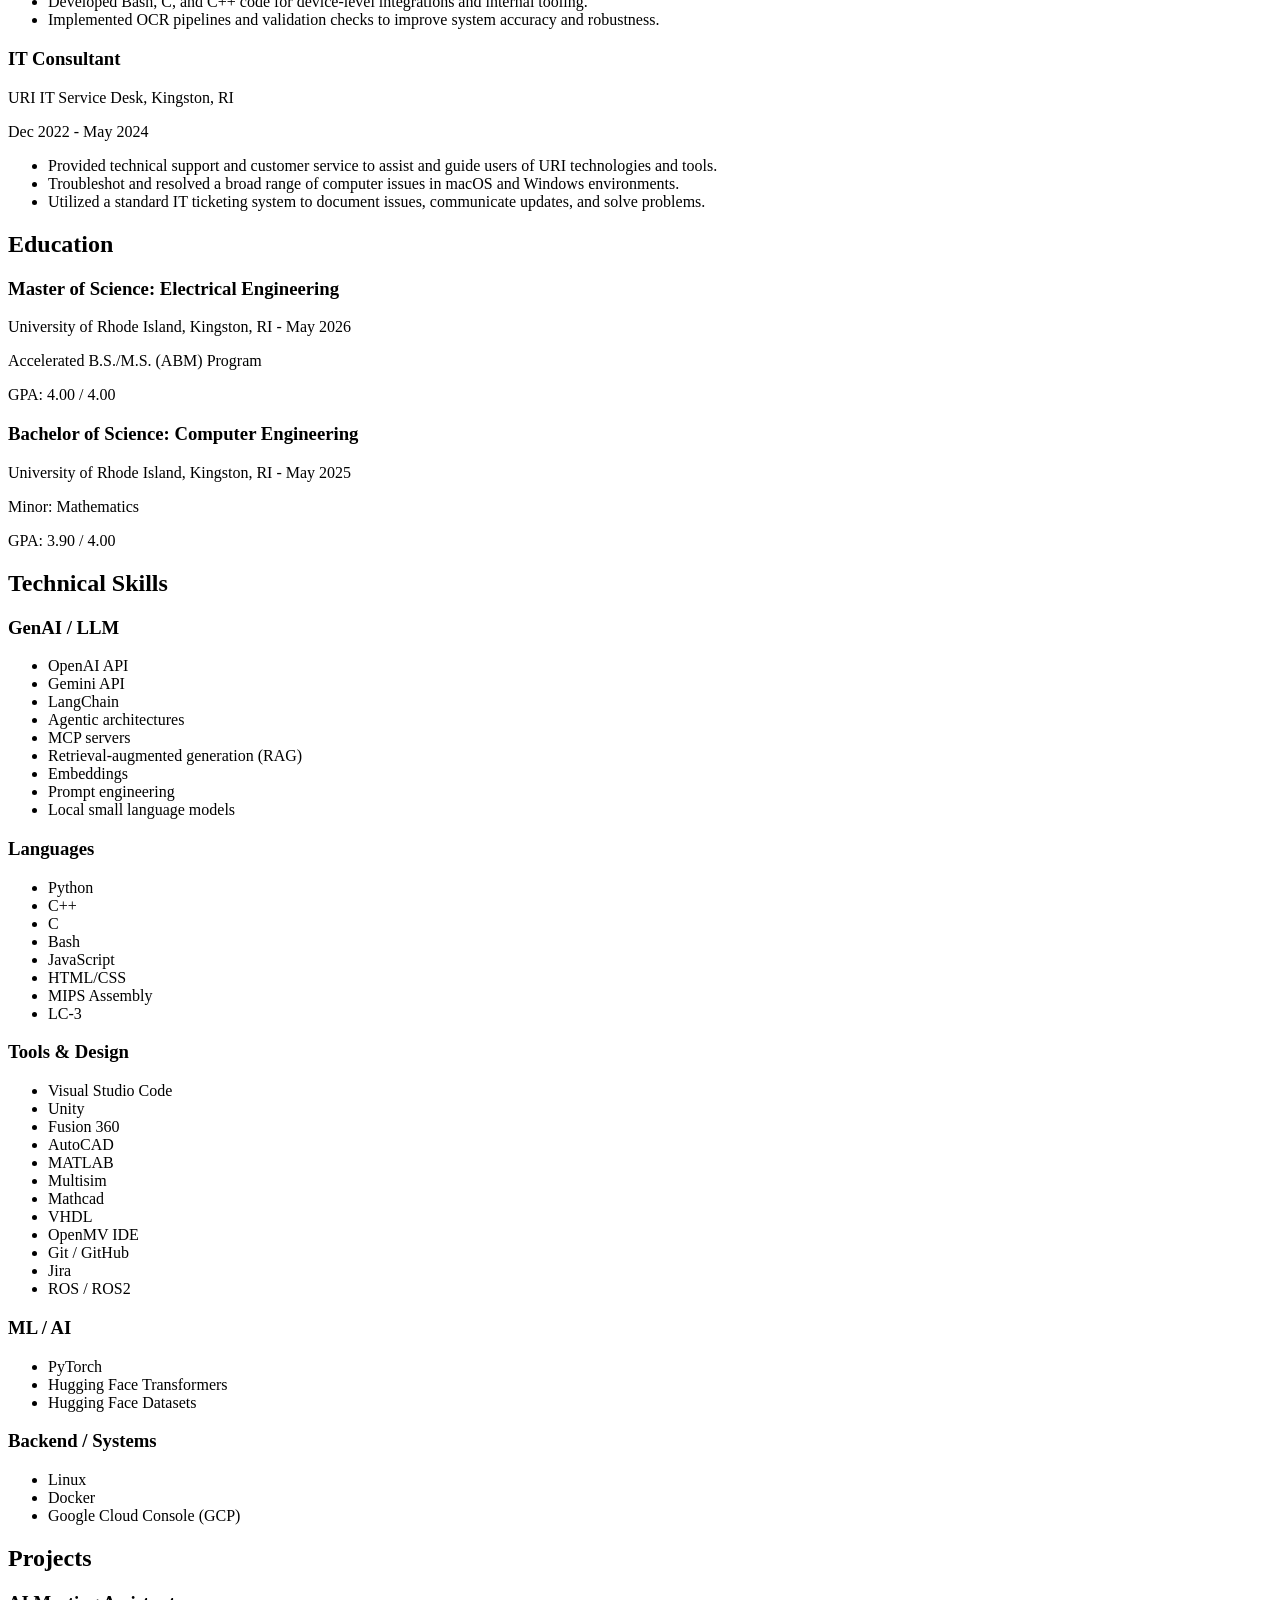
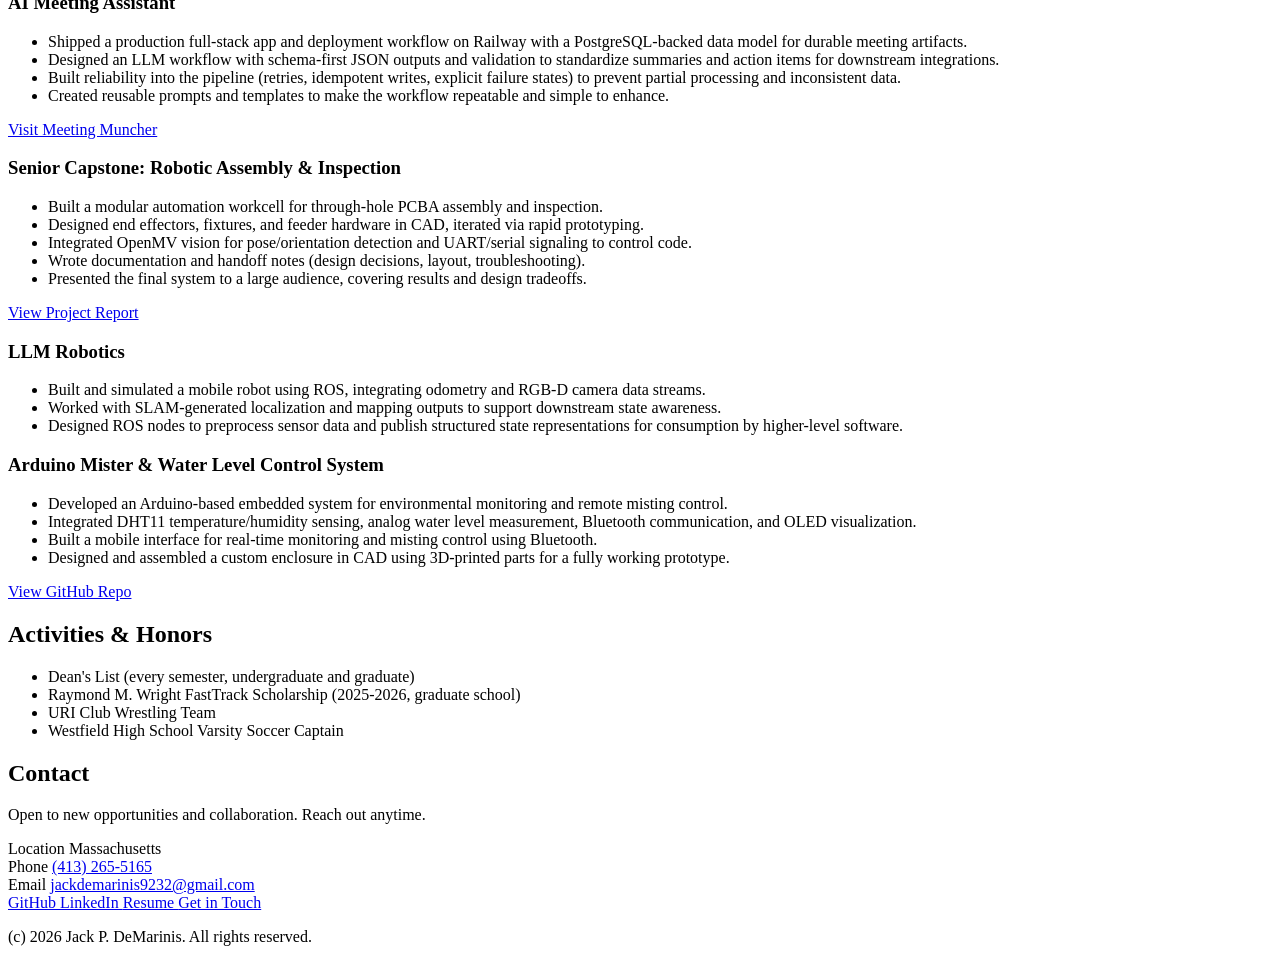
==== commit e7ec4ccb: "Correct IT Consultant start date to Dec 2022 and update resume PDF Co-Authored-By: Claude Opus 5.5 <" ====
--- a/index.html
+++ b/index.html
@@ -11,20 +11,27 @@
     <!-- Preload critical assets -->
     <link rel="preload" href="space_bg1.webp" as="image" type="image/webp" />
     <link rel="preload" href="Jack_Headshot.webp" as="image" type="image/webp" />
-    <!-- Load order: fonts, then the shared theme, then this site's styles -->
+    <link rel="preload" href="style.css" as="style" />
     <link
-      rel="stylesheet"
+      rel="preload"
       href="https://fonts.googleapis.com/css2?family=Montserrat:wght@300;400;600&family=Orbitron:wght@400;700&display=swap"
+      as="style"
+      onload="this.onload=null;this.rel='stylesheet'"
     />
-    <link rel="stylesheet" href="css/theme.css" />
-    <link rel="stylesheet" href="css/site.css" />
+    <noscript>
+      <link
+        href="https://fonts.googleapis.com/css2?family=Montserrat:wght@300;400;600&family=Orbitron:wght@400;700&display=swap"
+        rel="stylesheet"
+      />
+    </noscript>
+    <link rel="stylesheet" href="style.css" />
   </head>
   <body>
     <nav class="navbar">
       <ul>
+        <li><a href="#experience">Experience</a></li>
         <li><a href="#education">Education</a></li>
         <li><a href="#skills">Skills</a></li>
-        <li><a href="#experience">Experience</a></li>
         <li><a href="#projects">Projects</a></li>
         <li><a href="#honors">Activities &amp; Honors</a></li>
         <li><a href="#contact">Contact</a></li>
@@ -53,7 +60,148 @@
     </header>
 
     <main>
-      <section id="education" class="section education reveal">
+      <section id="experience" class="experience reveal">
+        <h2>Experience</h2>
+        <div class="timeline-board">
+          <div class="timeline-scale" aria-hidden="true">
+            <span data-date="2022-12-01">Dec 2022</span>
+            <span data-date="2024-01-01">Jan 2024</span>
+            <span data-date="2025-01-01">Jan 2025</span>
+            <span data-date="present">Present</span>
+          </div>
+
+          <article class="timeline-entry">
+            <div class="timeline-header">
+              <div>
+                <h3>Software Engineer II</h3>
+                <p>Raytheon, Marlborough, MA</p>
+              </div>
+              <time>Jun 2026 - Present</time>
+            </div>
+            <div class="timeline-track" aria-hidden="true">
+              <span class="timeline-bar timeline-bar-industry" data-start="2026-06-01" data-end="present"></span>
+            </div>
+            <ul>
+              <li>Develop production C++ within a large-scale radar codebase, navigating a complex multi-module repository.</li>
+              <li>Build and integrate software for phased array radar systems.</li>
+              <li>Work in a Linux development environment.</li>
+              <li>Collaborate across an engineering team using Jira and GitHub for version control and issue tracking.</li>
+            </ul>
+          </article>
+
+          <article class="timeline-entry">
+            <div class="timeline-header">
+              <div>
+                <h3>Graduate Generative AI Research Assistant</h3>
+                <p>University of Rhode Island, Kingston, RI</p>
+              </div>
+              <time>Sep 2025 - Jun 2026</time>
+            </div>
+            <div class="timeline-track" aria-hidden="true">
+              <span class="timeline-bar timeline-bar-research" data-start="2025-09-01" data-end="2026-06-30"></span>
+            </div>
+            <ul>
+              <li>Designed agentic, multi-step decision pipelines with tool calling and structured outputs to improve reliability across complex workflows.</li>
+              <li>Built reusable MCP-style tool interfaces connecting LLMs to external services and internal utilities.</li>
+              <li>Developed Linux and Docker workflows to support consistent builds and deployments across machines.</li>
+              <li>Implemented and maintained a PostgreSQL database to support reliable storage and fast query access.</li>
+            </ul>
+          </article>
+
+          <article class="timeline-entry">
+            <div class="timeline-header">
+              <div>
+                <h3>Computer Engineering Intern</h3>
+                <p>FireSale, Remote</p>
+              </div>
+              <time>Jan 2026 - May 2026</time>
+            </div>
+            <div class="timeline-track" aria-hidden="true">
+              <span class="timeline-bar timeline-bar-builder" data-start="2026-01-01" data-end="2026-05-31"></span>
+            </div>
+            <ul>
+              <li>Built custom LLM and TTS software tools using the OpenAI API and ElevenLabs API.</li>
+              <li>Created standalone full-stack prototypes to quickly develop and demonstrate new ideas.</li>
+              <li>Communicated effectively in a remote workspace to keep projects documented and execution on track.</li>
+            </ul>
+          </article>
+
+          <article class="timeline-entry">
+            <div class="timeline-header">
+              <div>
+                <h3>Undergraduate Generative AI Research Assistant</h3>
+                <p>University of Rhode Island, Kingston, RI</p>
+              </div>
+              <time>May 2024 - Aug 2025</time>
+            </div>
+            <div class="timeline-track" aria-hidden="true">
+              <span class="timeline-bar timeline-bar-research-alt" data-start="2024-05-01" data-end="2025-08-31"></span>
+            </div>
+            <ul>
+              <li>Built LLM features using RAG, improving factual grounding across evaluation prompts.</li>
+              <li>Integrated LLM capabilities using OpenAI&apos;s API in combination with GCP, connecting to Gmail and Google Calendar and implementing Google OAuth for secure sign-in.</li>
+              <li>Developed and shipped backend services supporting AI workflows handling hundreds of requests per day.</li>
+              <li>Created evaluation scripts to compare model and prompt variants using consistent test sets and measurable latency, cost, and output-quality criteria.</li>
+            </ul>
+          </article>
+
+          <article class="timeline-entry">
+            <div class="timeline-header">
+              <div>
+                <h3>Computer Engineering Intern</h3>
+                <p>Electro Standards Laboratories, Cranston, RI</p>
+              </div>
+              <time>May 2024 - Jan 2025</time>
+            </div>
+            <div class="timeline-track" aria-hidden="true">
+              <span class="timeline-bar timeline-bar-industry" data-start="2024-05-01" data-end="2025-01-31"></span>
+            </div>
+            <ul>
+              <li>Developed Python and C software on embedded Linux platforms, improving system reliability through repeatable test routines.</li>
+              <li>Diagnosed and resolved electrical and software issues using debugging, instrumentation, and logging.</li>
+              <li>Produced clear technical documentation to improve maintainability and team handoff.</li>
+            </ul>
+          </article>
+
+          <article class="timeline-entry">
+            <div class="timeline-header">
+              <div>
+                <h3>Software Engineering Intern</h3>
+                <p>IGT, West Greenwich, RI</p>
+              </div>
+              <time>Jun 2023 - Dec 2023</time>
+            </div>
+            <div class="timeline-track" aria-hidden="true">
+              <span class="timeline-bar timeline-bar-industry-alt" data-start="2023-06-01" data-end="2023-12-31"></span>
+            </div>
+            <ul>
+              <li>Resolved Linux system issues using low-level command-line debugging and root-cause analysis.</li>
+              <li>Developed Bash, C, and C++ code for device-level integrations and internal tooling.</li>
+              <li>Implemented OCR pipelines and validation checks to improve system accuracy and robustness.</li>
+            </ul>
+          </article>
+
+          <article class="timeline-entry">
+            <div class="timeline-header">
+              <div>
+                <h3>IT Consultant</h3>
+                <p>URI IT Service Desk, Kingston, RI</p>
+              </div>
+              <time>Dec 2022 - May 2024</time>
+            </div>
+            <div class="timeline-track" aria-hidden="true">
+              <span class="timeline-bar timeline-bar-support" data-start="2022-12-01" data-end="2024-05-31"></span>
+            </div>
+            <ul>
+              <li>Provided technical support and customer service to assist and guide users of URI technologies and tools.</li>
+              <li>Troubleshot and resolved a broad range of computer issues in macOS and Windows environments.</li>
+              <li>Utilized a standard IT ticketing system to document issues, communicate updates, and solve problems.</li>
+            </ul>
+          </article>
+        </div>
+      </section>
+
+      <section id="education" class="education reveal">
         <h2>Education</h2>
         <div class="education-entry">
           <h3>Master of Science: Electrical Engineering</h3>
@@ -69,12 +217,12 @@
         </div>
       </section>
 
-      <section id="skills" class="section skills reveal">
+      <section id="skills" class="skills reveal">
         <h2>Technical Skills</h2>
-        <div class="container skills-grid">
+        <div class="skills-grid">
           <div class="skill-category">
             <h3>GenAI / LLM</h3>
-            <ul class="bullet-list skill-list">
+            <ul>
               <li>OpenAI API</li>
               <li>Gemini API</li>
               <li>LangChain</li>
@@ -88,7 +236,7 @@
           </div>
           <div class="skill-category">
             <h3>Languages</h3>
-            <ul class="bullet-list skill-list">
+            <ul>
               <li>Python</li>
               <li>C++</li>
               <li>C</li>
@@ -101,7 +249,7 @@
           </div>
           <div class="skill-category">
             <h3>Tools &amp; Design</h3>
-            <ul class="bullet-list skill-list">
+            <ul>
               <li>Visual Studio Code</li>
               <li>Unity</li>
               <li>Fusion 360</li>
@@ -118,7 +266,7 @@
           </div>
           <div class="skill-category">
             <h3>ML / AI</h3>
-            <ul class="bullet-list skill-list">
+            <ul>
               <li>PyTorch</li>
               <li>Hugging Face Transformers</li>
               <li>Hugging Face Datasets</li>
@@ -126,7 +274,7 @@
           </div>
           <div class="skill-category">
             <h3>Backend / Systems</h3>
-            <ul class="bullet-list skill-list">
+            <ul>
               <li>Linux</li>
               <li>Docker</li>
               <li>Google Cloud Console (GCP)</li>
@@ -135,177 +283,36 @@
         </div>
       </section>
 
-      <section id="experience" class="section experience reveal">
-        <h2>Experience</h2>
-        <div class="board timeline-board">
-          <div class="timeline-scale" aria-hidden="true">
-            <span data-date="2022-09-01">Sep 2022</span>
-            <span data-date="2024-01-01">Jan 2024</span>
-            <span data-date="2025-01-01">Jan 2025</span>
-            <span data-date="present">Present</span>
-          </div>
-
-          <article class="timeline-entry">
-            <div class="timeline-header">
-              <div>
-                <h3>Software Engineer II</h3>
-                <p>Raytheon, Marlborough, MA</p>
-              </div>
-              <time>Jun 2026 - Present</time>
-            </div>
-            <div class="timeline-track" aria-hidden="true">
-              <span class="timeline-bar timeline-bar-industry" data-start="2026-06-01" data-end="present"></span>
-            </div>
-            <ul class="bullet-list">
-              <li>Develop production C++ within a large-scale radar codebase, navigating a complex multi-module repository.</li>
-              <li>Build and integrate software for phased array radar systems.</li>
-              <li>Work in a Linux development environment.</li>
-              <li>Collaborate across an engineering team using Jira and GitHub for version control and issue tracking.</li>
-            </ul>
-          </article>
-
-          <article class="timeline-entry">
-            <div class="timeline-header">
-              <div>
-                <h3>Graduate Generative AI Research Assistant</h3>
-                <p>University of Rhode Island, Kingston, RI</p>
-              </div>
-              <time>Sep 2025 - Present</time>
-            </div>
-            <div class="timeline-track" aria-hidden="true">
-              <span class="timeline-bar timeline-bar-research" data-start="2025-09-01" data-end="present"></span>
-            </div>
-            <ul class="bullet-list">
-              <li>Designed agentic, multi-step decision pipelines with tool calling and structured outputs to improve reliability across complex workflows.</li>
-              <li>Built reusable MCP-style tool interfaces connecting LLMs to external services and internal utilities.</li>
-              <li>Developed Linux and Docker workflows to support consistent builds and deployments across machines.</li>
-              <li>Implemented and maintained a PostgreSQL database to support reliable storage and fast query access.</li>
-            </ul>
-          </article>
-
-          <article class="timeline-entry">
-            <div class="timeline-header">
-              <div>
-                <h3>Computer Engineering Intern</h3>
-                <p>FireSale, Remote</p>
-              </div>
-              <time>Jan 2026 - May 2026</time>
-            </div>
-            <div class="timeline-track" aria-hidden="true">
-              <span class="timeline-bar timeline-bar-builder" data-start="2026-01-01" data-end="2026-05-31"></span>
-            </div>
-            <ul class="bullet-list">
-              <li>Built custom LLM and TTS software tools using the OpenAI API and ElevenLabs API.</li>
-              <li>Created standalone full-stack prototypes to quickly develop and demonstrate new ideas.</li>
-              <li>Communicated effectively in a remote workspace to keep projects documented and execution on track.</li>
-            </ul>
-          </article>
-
-          <article class="timeline-entry">
-            <div class="timeline-header">
-              <div>
-                <h3>Undergraduate Generative AI Research Assistant</h3>
-                <p>University of Rhode Island, Kingston, RI</p>
-              </div>
-              <time>May 2024 - Aug 2025</time>
-            </div>
-            <div class="timeline-track" aria-hidden="true">
-              <span class="timeline-bar timeline-bar-research-alt" data-start="2024-05-01" data-end="2025-08-31"></span>
-            </div>
-            <ul class="bullet-list">
-              <li>Built LLM features using RAG, improving factual grounding across evaluation prompts.</li>
-              <li>Integrated LLM capabilities using OpenAI&apos;s API in combination with GCP, connecting to Gmail and Google Calendar and implementing Google OAuth for secure sign-in.</li>
-              <li>Developed and shipped backend services supporting AI workflows handling hundreds of requests per day.</li>
-              <li>Created evaluation scripts to compare model and prompt variants using consistent test sets and measurable latency, cost, and output-quality criteria.</li>
-            </ul>
-          </article>
-
-          <article class="timeline-entry">
-            <div class="timeline-header">
-              <div>
-                <h3>Computer Engineering Intern</h3>
-                <p>Electro Standards Laboratories, Cranston, RI</p>
-              </div>
-              <time>May 2024 - Jan 2025</time>
-            </div>
-            <div class="timeline-track" aria-hidden="true">
-              <span class="timeline-bar timeline-bar-industry" data-start="2024-05-01" data-end="2025-01-31"></span>
-            </div>
-            <ul class="bullet-list">
-              <li>Developed Python and C software on embedded Linux platforms, improving system reliability through repeatable test routines.</li>
-              <li>Diagnosed and resolved electrical and software issues using debugging, instrumentation, and logging.</li>
-              <li>Produced clear technical documentation to improve maintainability and team handoff.</li>
-            </ul>
-          </article>
-
-          <article class="timeline-entry">
-            <div class="timeline-header">
-              <div>
-                <h3>Software Engineering Intern</h3>
-                <p>IGT, West Greenwich, RI</p>
-              </div>
-              <time>Jun 2023 - Dec 2023</time>
-            </div>
-            <div class="timeline-track" aria-hidden="true">
-              <span class="timeline-bar timeline-bar-industry-alt" data-start="2023-06-01" data-end="2023-12-31"></span>
-            </div>
-            <ul class="bullet-list">
-              <li>Resolved Linux system issues using low-level command-line debugging and root-cause analysis.</li>
-              <li>Developed Bash, C, and C++ code for device-level integrations and internal tooling.</li>
-              <li>Implemented OCR pipelines and validation checks to improve system accuracy and robustness.</li>
-            </ul>
-          </article>
-
-          <article class="timeline-entry">
-            <div class="timeline-header">
-              <div>
-                <h3>IT Consultant</h3>
-                <p>URI IT Service Desk, Kingston, RI</p>
-              </div>
-              <time>Sep 2022 - May 2024</time>
-            </div>
-            <div class="timeline-track" aria-hidden="true">
-              <span class="timeline-bar timeline-bar-support" data-start="2022-09-01" data-end="2024-05-31"></span>
-            </div>
-            <ul class="bullet-list">
-              <li>Provided technical support and customer service to assist and guide users of URI technologies and tools.</li>
-              <li>Troubleshot and resolved a broad range of computer issues in macOS and Windows environments.</li>
-              <li>Utilized a standard IT ticketing system to document issues, communicate updates, and solve problems.</li>
-            </ul>
-          </article>
-        </div>
-      </section>
-
-      <section id="projects" class="section projects reveal">
+      <section id="projects" class="projects reveal">
         <h2>Projects</h2>
         <div class="project-item">
           <h3>AI Meeting Assistant</h3>
-          <ul class="bullet-list">
+          <ul>
             <li>Shipped a production full-stack app and deployment workflow on Railway with a PostgreSQL-backed data model for durable meeting artifacts.</li>
             <li>Designed an LLM workflow with schema-first JSON outputs and validation to standardize summaries and action items for downstream integrations.</li>
             <li>Built reliability into the pipeline (retries, idempotent writes, explicit failure states) to prevent partial processing and inconsistent data.</li>
             <li>Created reusable prompts and templates to make the workflow repeatable and simple to enhance.</li>
           </ul>
-          <a href="https://www.meetingmuncher.com/" target="_blank" rel="noopener noreferrer" class="btn btn-cta project-link">
+          <a href="https://www.meetingmuncher.com/" target="_blank" rel="noopener noreferrer" class="project-link">
             Visit Meeting Muncher
           </a>
         </div>
         <div class="project-item">
           <h3>Senior Capstone: Robotic Assembly &amp; Inspection</h3>
-          <ul class="bullet-list">
+          <ul>
             <li>Built a modular automation workcell for through-hole PCBA assembly and inspection.</li>
             <li>Designed end effectors, fixtures, and feeder hardware in CAD, iterated via rapid prototyping.</li>
             <li>Integrated OpenMV vision for pose/orientation detection and UART/serial signaling to control code.</li>
             <li>Wrote documentation and handoff notes (design decisions, layout, troubleshooting).</li>
             <li>Presented the final system to a large audience, covering results and design tradeoffs.</li>
           </ul>
-          <a href="CPR - Hayward Industries.pdf" target="_blank" rel="noopener noreferrer" class="btn btn-cta project-link">
+          <a href="CPR - Hayward Industries.pdf" target="_blank" rel="noopener noreferrer" class="project-link">
             View Project Report
           </a>
         </div>
         <div class="project-item">
           <h3>LLM Robotics</h3>
-          <ul class="bullet-list">
+          <ul>
             <li>Built and simulated a mobile robot using ROS, integrating odometry and RGB-D camera data streams.</li>
             <li>Worked with SLAM-generated localization and mapping outputs to support downstream state awareness.</li>
             <li>Designed ROS nodes to preprocess sensor data and publish structured state representations for consumption by higher-level software.</li>
@@ -313,21 +320,21 @@
         </div>
         <div class="project-item">
           <h3>Arduino Mister &amp; Water Level Control System</h3>
-          <ul class="bullet-list">
+          <ul>
             <li>Developed an Arduino-based embedded system for environmental monitoring and remote misting control.</li>
             <li>Integrated DHT11 temperature/humidity sensing, analog water level measurement, Bluetooth communication, and OLED visualization.</li>
             <li>Built a mobile interface for real-time monitoring and misting control using Bluetooth.</li>
             <li>Designed and assembled a custom enclosure in CAD using 3D-printed parts for a fully working prototype.</li>
           </ul>
-          <a href="https://github.com/jackdemarinis/ProjectPickle" target="_blank" rel="noopener noreferrer" class="btn btn-cta project-link">
+          <a href="https://github.com/jackdemarinis/ProjectPickle" target="_blank" rel="noopener noreferrer" class="project-link">
             View GitHub Repo
           </a>
         </div>
       </section>
 
-      <section id="honors" class="section honors reveal">
+      <section id="honors" class="honors reveal">
         <h2>Activities &amp; Honors</h2>
-        <ul class="bullet-list honors-list">
+        <ul>
           <li>Dean's List (every semester, undergraduate and graduate)</li>
           <li>Raymond M. Wright FastTrack Scholarship (2025-2026, graduate school)</li>
           <li>URI Club Wrestling Team</li>
@@ -335,7 +342,7 @@
         </ul>
       </section>
 
-      <section id="contact" class="section contact reveal">
+      <section id="contact" class="contact reveal">
         <h2>Contact</h2>
         <p class="contact-intro">
           Open to new opportunities and collaboration. Reach out anytime.
@@ -383,10 +390,62 @@
       </section>
     </main>
 
-    <footer class="site-footer">
+    <footer>
       <p>(c) 2026 Jack P. DeMarinis. All rights reserved.</p>
     </footer>
 
-    <script type="module" src="js/app.js"></script>
+    <script>
+      document.addEventListener('DOMContentLoaded', () => {
+        const text = 'Computer engineer building generative AI systems, full-stack prototypes, and robotics software.';
+        const target = document.getElementById('typewriter');
+        let index = 0;
+
+        function typeWriter() {
+          if (index < text.length) {
+            target.textContent += text.charAt(index);
+            index++;
+            setTimeout(typeWriter, 75);
+          } else {
+            target.classList.add('typing-done');
+          }
+        }
+
+        setTimeout(typeWriter, 1000);
+      });
+
+      function reveal() {
+        const reveals = document.querySelectorAll('.reveal');
+        for (const element of reveals) {
+          const windowHeight = window.innerHeight;
+          const elementTop = element.getBoundingClientRect().top;
+          const revealPoint = 150;
+          if (elementTop < windowHeight - revealPoint) {
+            element.classList.add('reveal-visible');
+          }
+        }
+      }
+      window.addEventListener('scroll', reveal);
+      reveal();
+
+      (function renderTimeline() {
+        const anchor = new Date(2022, 11, 1).getTime();
+        const now = Date.now();
+        const total = now - anchor;
+        const parse = (v) => v === 'present' ? now : new Date(v + 'T00:00:00').getTime();
+        const pct = (t) => ((t - anchor) / total) * 100;
+
+        document.querySelectorAll('.timeline-bar[data-start]').forEach((bar) => {
+          const start = parse(bar.dataset.start);
+          const end = parse(bar.dataset.end || 'present');
+          bar.style.setProperty('--start', pct(start).toFixed(2) + '%');
+          bar.style.setProperty('--span', (pct(end) - pct(start)).toFixed(2) + '%');
+        });
+
+        document.querySelectorAll('.timeline-scale span[data-date]').forEach((span) => {
+          const t = parse(span.dataset.date);
+          span.style.setProperty('--marker', pct(t).toFixed(2) + '%');
+        });
+      })();
+    </script>
   </body>
 </html>
